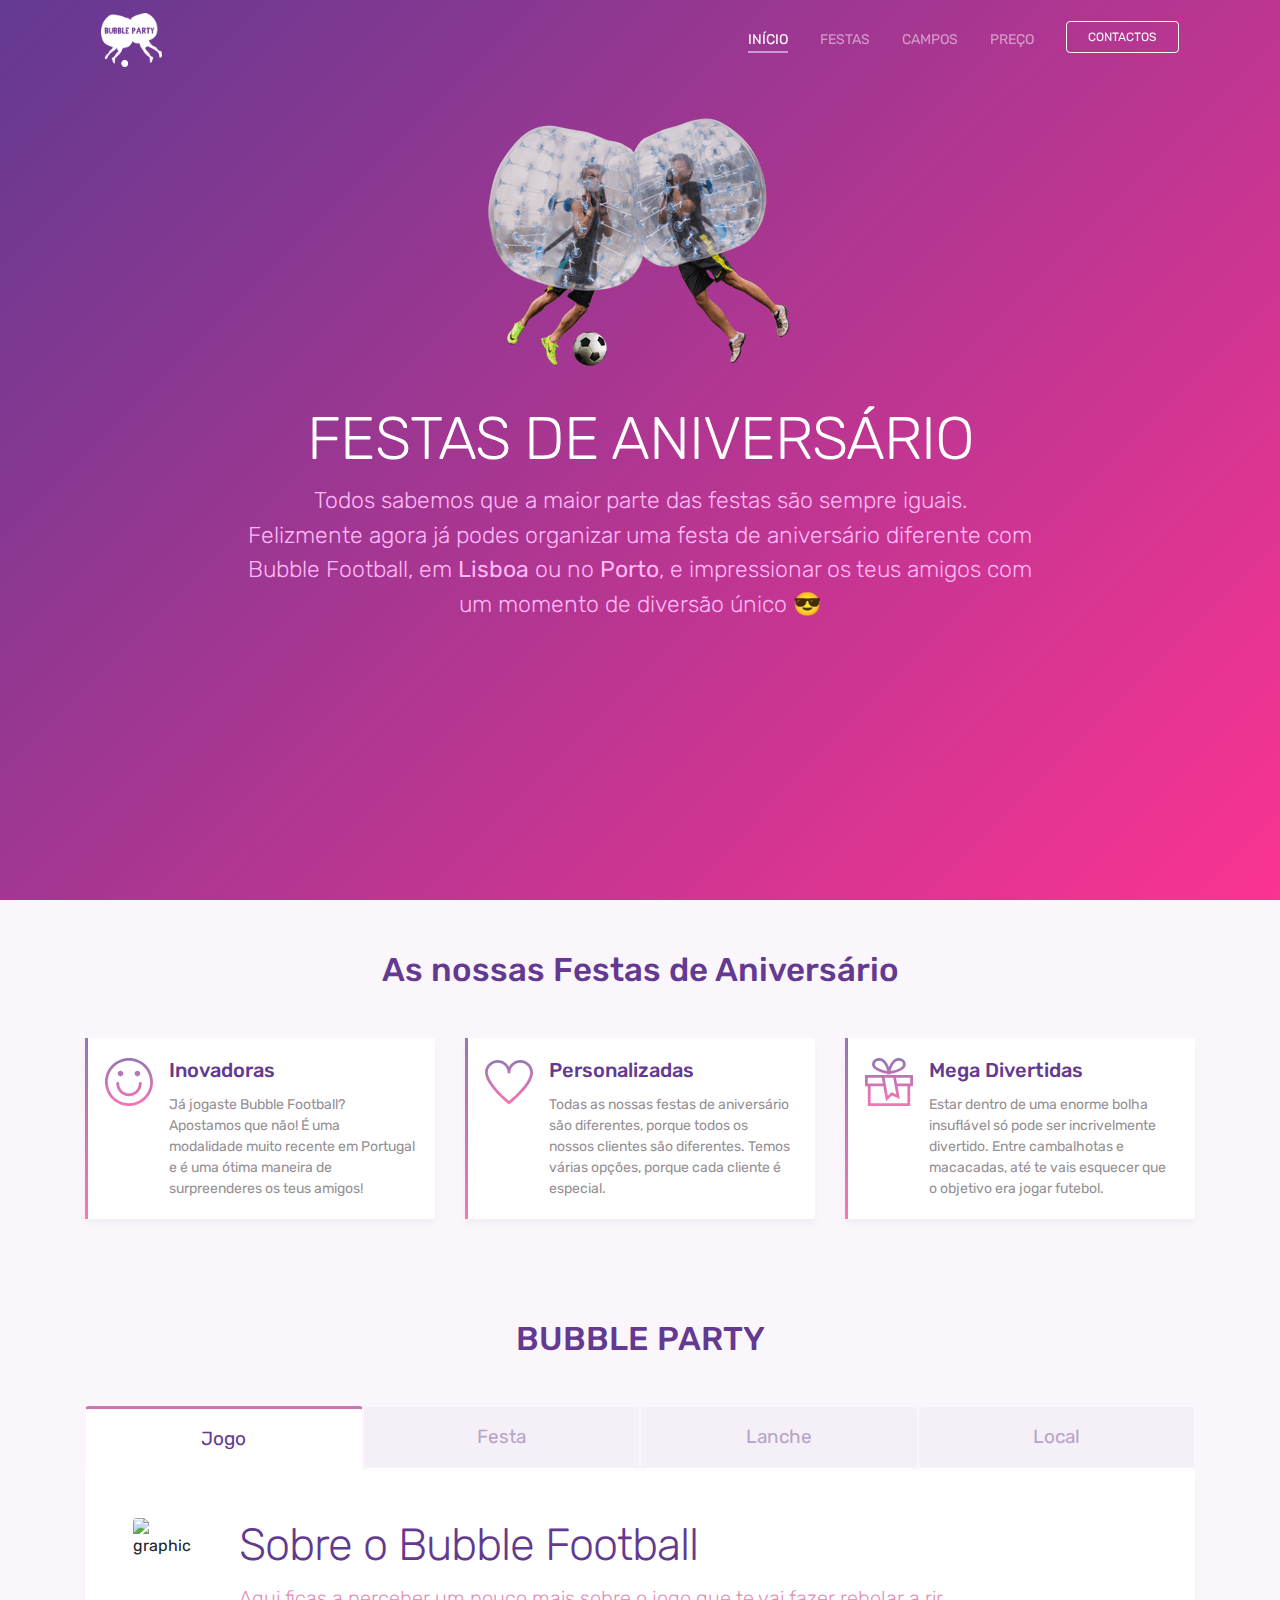
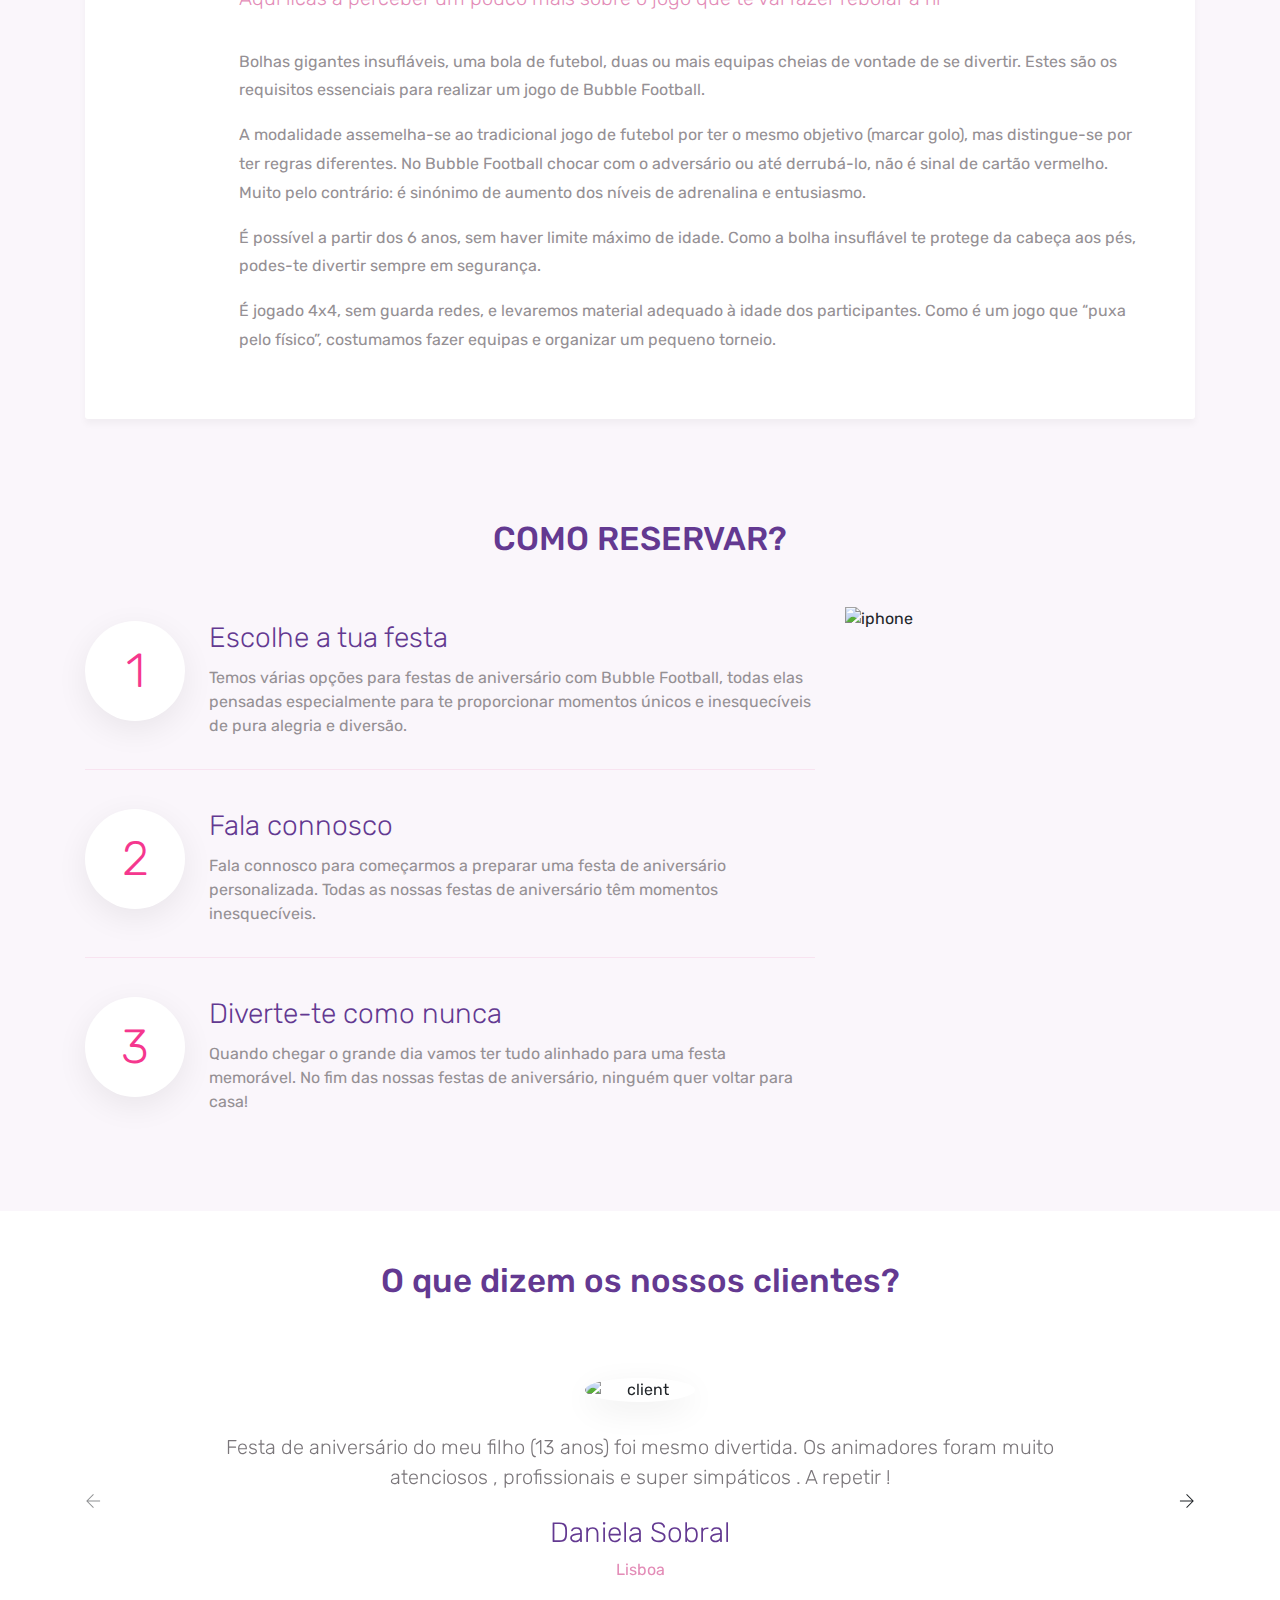
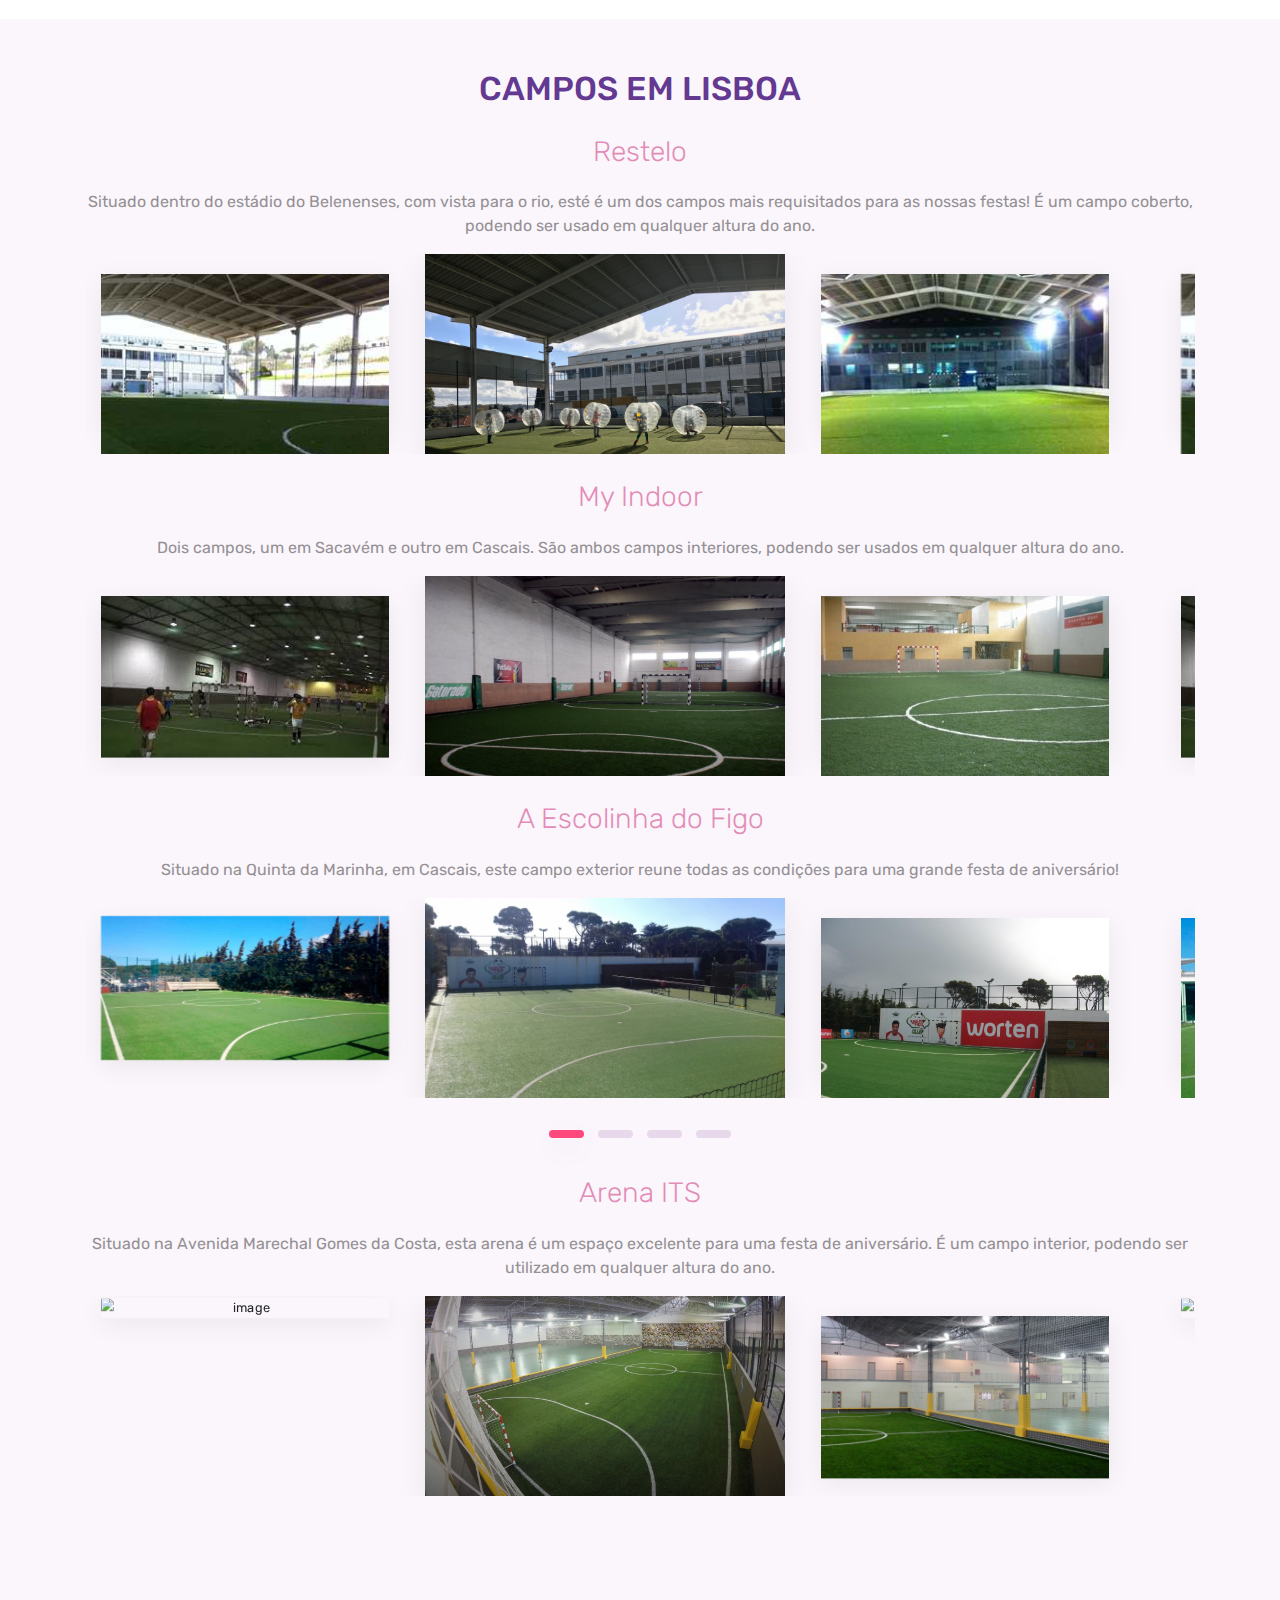
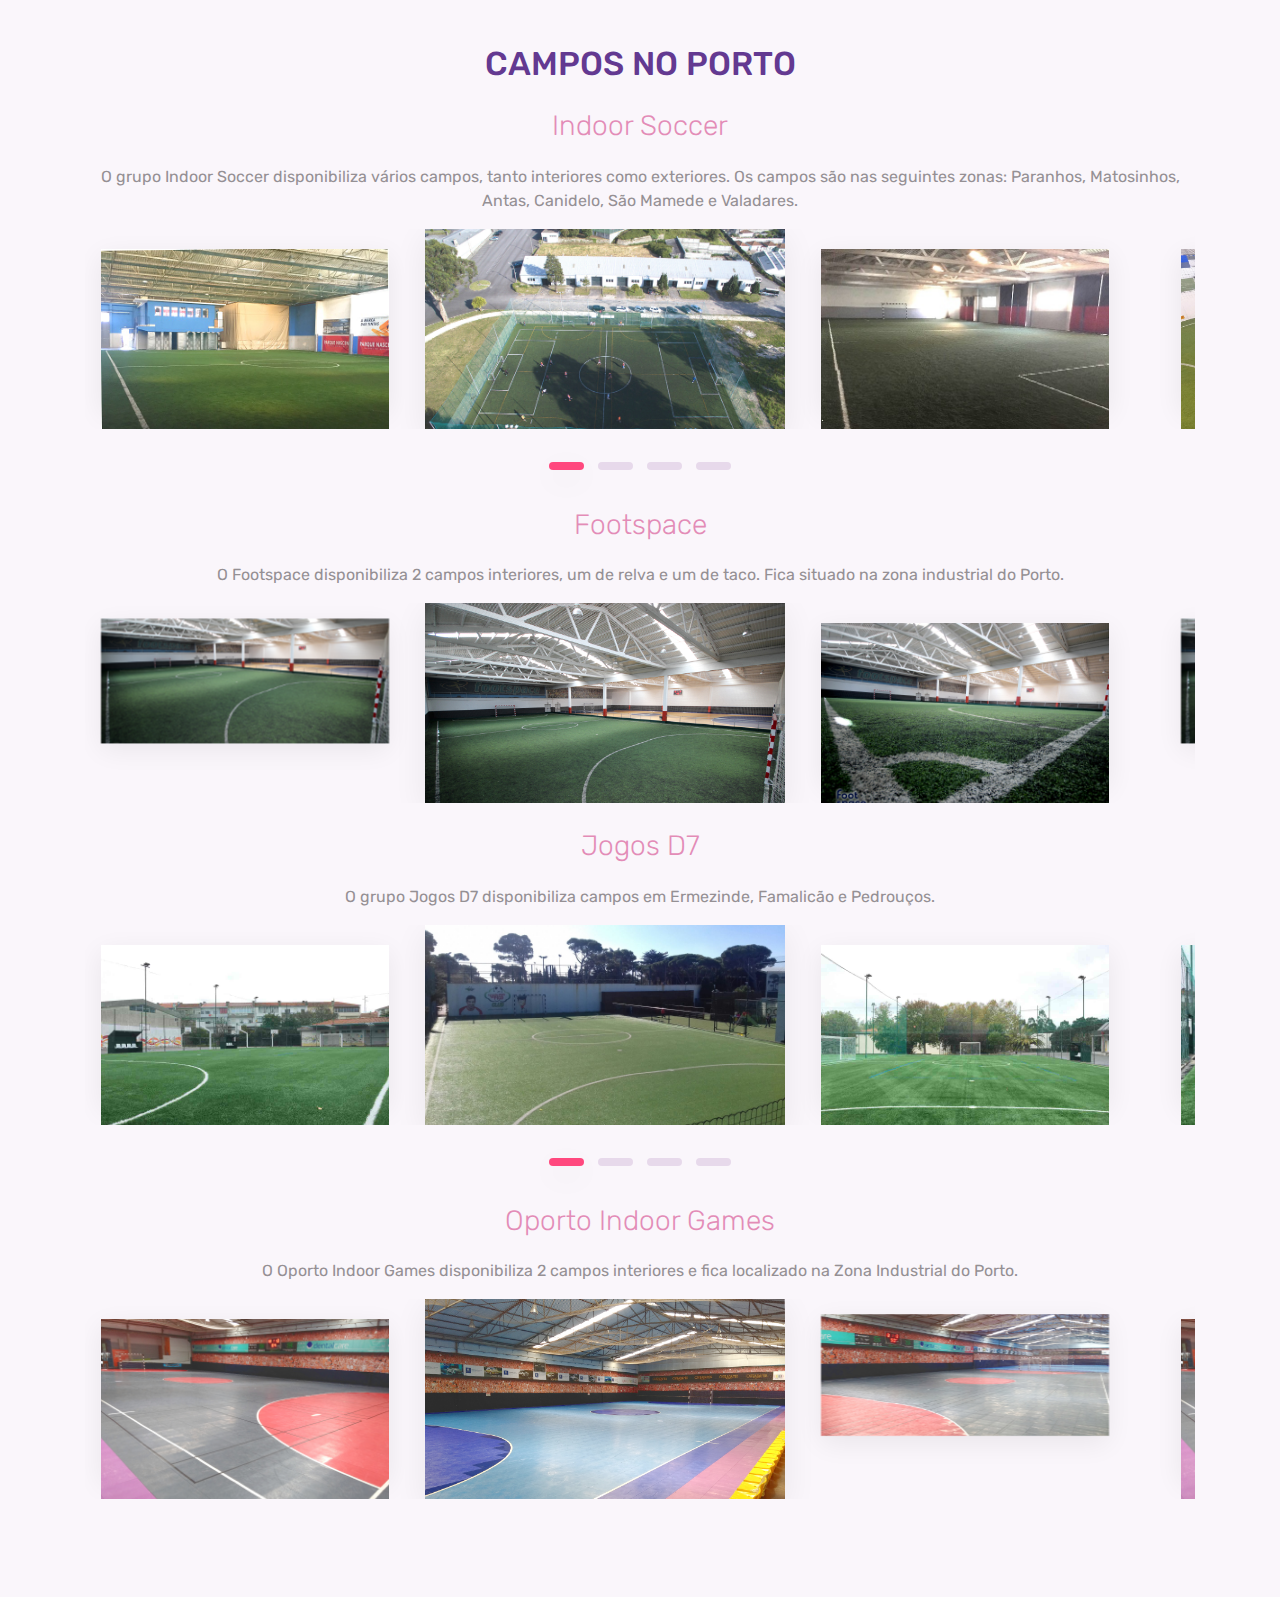
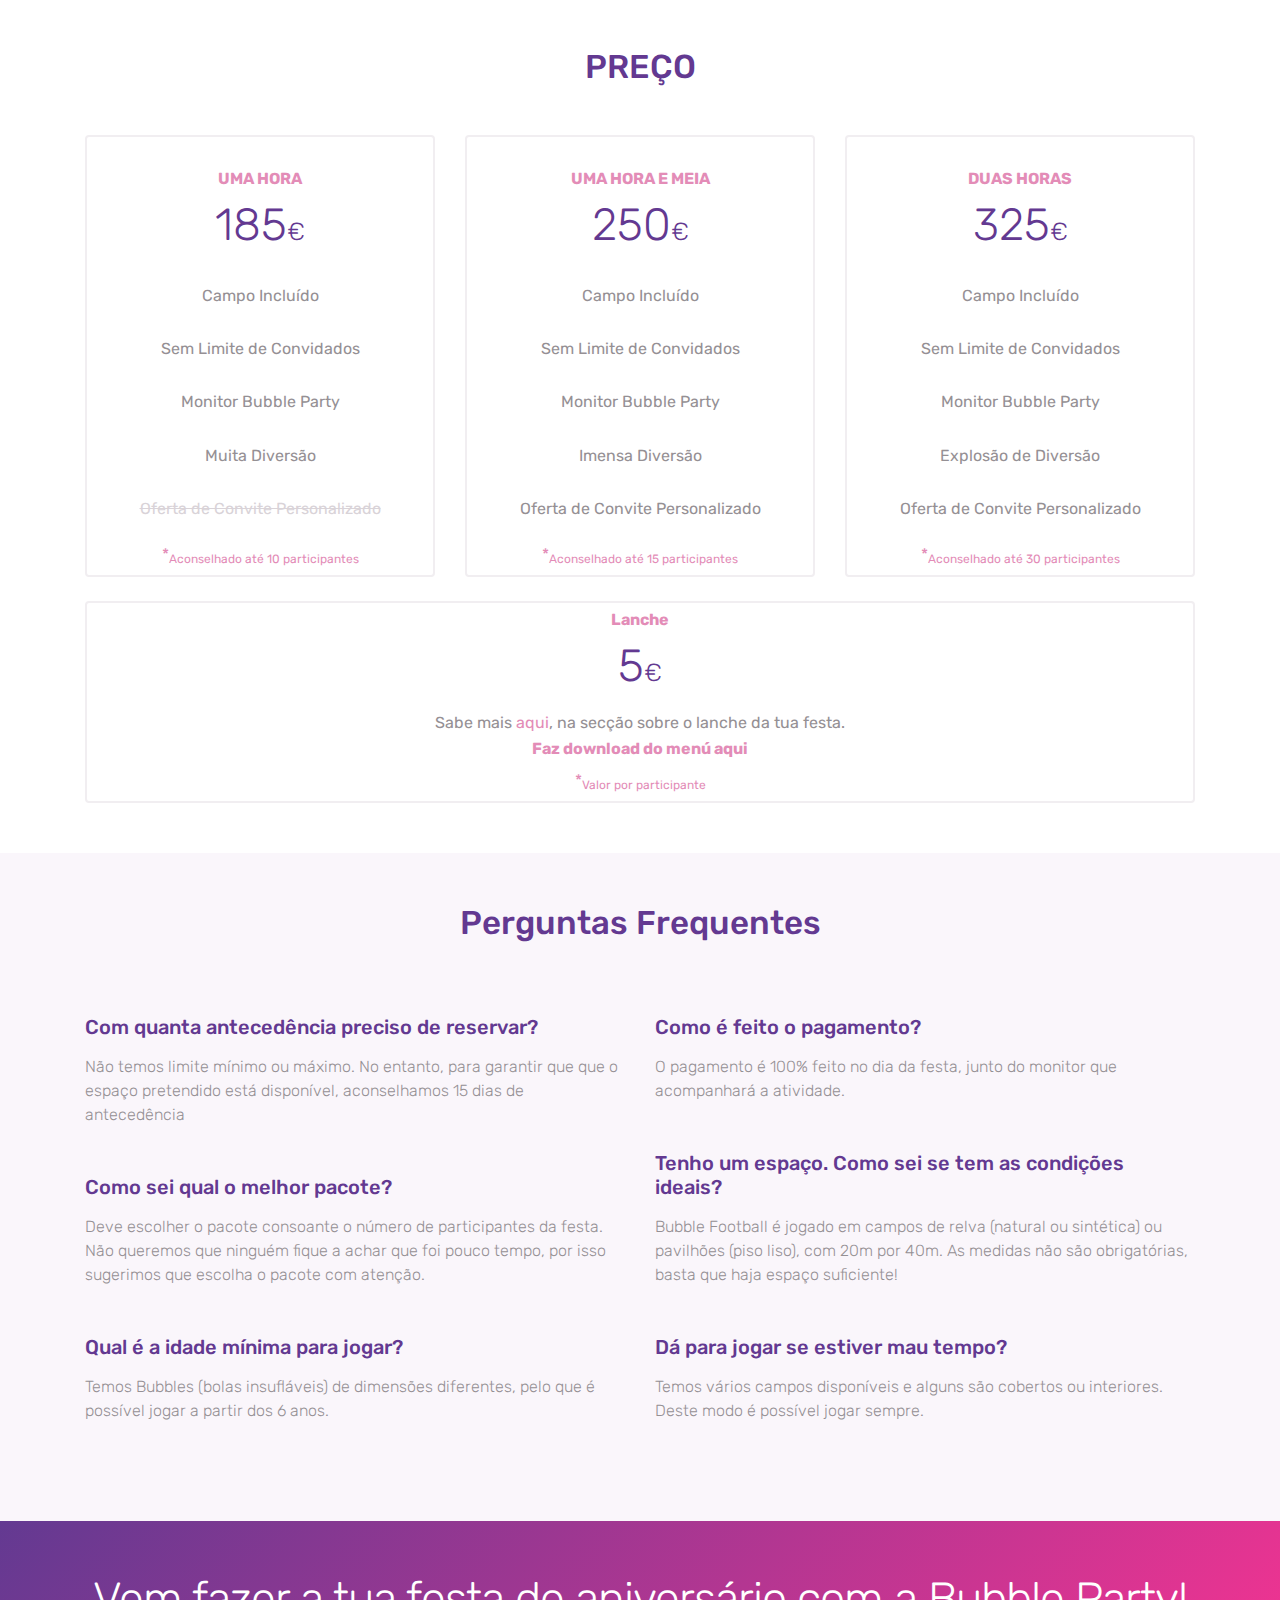
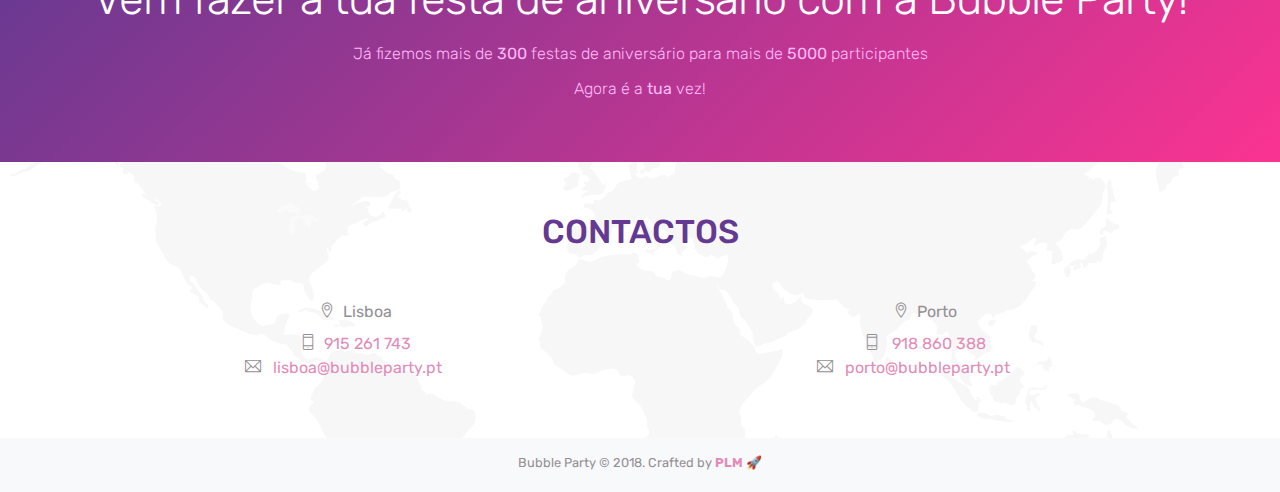
==== index.html @ f8266e90 "G" ====
<!doctype html>
<html lang="en">
<!--

Page    : index / MobApp
Version : 1.0
Author  : Colorlib
URI     : https://colorlib.com

 -->

<head>
    <title>Bubble Party</title>
    <!-- Required meta tags -->
    <meta charset="utf-8">
    <meta name="viewport" content="width=device-width, initial-scale=1, shrink-to-fit=no"/>
    <meta name="description" content="As Festas de Aniversário mais divertidas são com a Bubble Party! Vem jogar Bubble Football!"/>
    <meta name="keywords" content="Bubble Football, Bubble Party Bubble Football, Festas de Aniversário, Lisboa, Porto, Futebol, Portugal, Jogo, bubbleparty.pt, Festas de Anos, Festas para Crianças, Bubble Party,  jogar bubble football, bubble futebol, beatballs, bubble football lisboa, bubble football porto, bubble football portugal, bubble futebol lisboa,bubble futebol porto, futetol borbuja, festa de aniversario lisboa, festa de aniversário porto"/>
    <meta charset="utf-8"/>

    <!-- Font -->
    <link rel="dns-prefetch" href="//fonts.googleapis.com">
    <link href="https://fonts.googleapis.com/css?family=Rubik:300,400,500" rel="stylesheet">

    <!-- Bootstrap CSS -->
    <link rel="stylesheet" href="css/bootstrap.min.css">
    <!-- Themify Icons -->
    <link rel="stylesheet" href="css/themify-icons.css">
    <!-- Owl carousel -->
    <link rel="stylesheet" href="css/owl.carousel.min.css">
    <!-- Main css -->
    <link href="css/style.css" rel="stylesheet">
    <!-- Favicon -->
    <link rel="apple-touch-icon" sizes="180x180" href="/apple-touch-icon.png">
<link rel="icon" type="image/png" sizes="32x32" href="/favicon-32x32.png">
<link rel="icon" type="image/png" sizes="16x16" href="/favicon-16x16.png">
<link rel="manifest" href="/manifest.json">
<link rel="mask-icon" href="/safari-pinned-tab.svg" color="#f73392">
<meta name="theme-color" content="#ffffff">

    
</head>

<body data-spy="scroll" data-target="#navbar" data-offset="30">

    <!-- Nav Menu -->

    <div class="nav-menu fixed-top">
        <div class="container">
            <div class="row">
                <div class="col-md-12">
                    <nav class="navbar navbar-dark navbar-expand-lg">
                        <a class="navbar-brand" href="index.html"><img src="images/logo_buble_party_transparente.png" class="img-fluid" alt="logo"></a> <button class="navbar-toggler" type="button" data-toggle="collapse" data-target="#navbar" aria-controls="navbar" aria-expanded="false" aria-label="Toggle navigation" > <span class="navbar-toggler-icon"></span> </button>
                        
                        
                        
                        <div class="collapse navbar-collapse" id="navbar">
                            <ul class="navbar-nav ml-auto">
                                <li class="nav-item"> <a class="nav-link active" href="#home">INÍCIO <span class="sr-only">(current)</span></a> </li>
                                <li class="nav-item"> <a class="nav-link" href="#features">FESTAS</a> </li>
                                <li class="nav-item"> <a class="nav-link" href="#gallery">CAMPOS</a> </li>
                                <li class="nav-item"> <a class="nav-link" href="#pricing">PREÇO</a> </li>
                                <li class="nav-item"> <a class="btn btn-outline-light my-3 my-sm-0 ml-lg-3" href="#contact">CONTACTOS</a> </li>
                            </ul>
                        </div>
                    </nav>
                </div>
            </div>
        </div>
    </div>
    <header class="bg-gradient" id="home">
        <div class="container mt-5">
             <div><img src="images/bubble.png" alt="bubble" class="rocket"></div>
            <h1>FESTAS DE ANIVERSÁRIO </h1>
            <p class="tagline">Todos sabemos que a maior parte das festas são sempre iguais. <br> Felizmente agora já podes organizar uma festa de aniversário diferente com Bubble Football, em <b>Lisboa</b> ou no <b>Porto</b>, e impressionar os teus amigos com um momento de diversão único &#128526  </p>
            
            
       
           
        
        </div>
        <!--<div class="img-holder mt-3"><img src="images/bubble.png" alt="phone" class="img-fluid"></div> -->
    </header>

   <!-- <div class="client-logos my-5">
        <div class="container text-center">
            <img src="images/client-logos.png" alt="client logos" class="img-fluid">
        </div>
    </div> -->

  <div class="section light-bg" id="features">


        <div class="container">

            <div class="section-title">
                <h3>As nossas Festas de Aniversário</h3>
            </div>


            <div class="row">
                <div class="col-12 col-lg-4">
                    <div class="card features">
                        <div class="card-body">
                            <div class="media">
                                <span class="ti-face-smile gradient-fill ti-3x mr-3"></span>
                                <div class="media-body">
                                    <h4 class="card-title">Inovadoras</h4>
                                    <p class="card-text">Já jogaste Bubble Football? Apostamos que não! É uma modalidade muito recente em Portugal e é uma ótima maneira de surpreenderes os teus amigos!</p>
                                </div>
                            </div>
                        </div>
                    </div>
                </div>
                <div class="col-12 col-lg-4">
                    <div class="card features">
                        <div class="card-body">
                            <div class="media">
                                <span class="ti-heart gradient-fill ti-3x mr-3"></span>
                                <div class="media-body">
                                    <h4 class="card-title break">Personalizadas</h4>
                                    <p class="card-text">Todas as nossas festas de aniversário são diferentes, porque todos os nossos clientes são diferentes. Temos várias opções, porque cada cliente é especial.</p>
                                </div>
                            </div>
                        </div>
                    </div>
                </div>
                <div class="col-12 col-lg-4">
                    <div class="card features">
                        <div class="card-body">
                            <div class="media">
                                <span class="ti-gift gradient-fill ti-3x mr-3"></span>
                                <div class="media-body">
                                    <h4 class="card-title">Mega Divertidas</h4>
                                    <p class="card-text">Estar dentro de uma enorme bolha insuflável só pode ser incrivelmente divertido. Entre cambalhotas e macacadas, até te vais esquecer que o objetivo era jogar futebol.</p>
                                </div>
                            </div>
                        </div>
                    </div>
                </div>
            </div>

        </div>



    </div>
    
    <!-- // end .section -->
    <!--<div class="section">

        <div class="container">
            <div class="row">
                <div class="col-lg-6 offset-lg-6">
                    <div class="box-icon"><span class="ti-mobile gradient-fill ti-3x"></span></div>
                    <h2>Sobre Nós</h2>
                    <p class="mb-4">Lorem ipsum dolor sit amet consectetur, adipisicing elit. Obcaecati vel exercitationem eveniet vero maxime ratione </p>
                    <a href="#" class="btn btn-primary">Read more</a>
                </div>
            </div>
            <div class="perspective-phone">
                <img src="images/screen1.jpg" alt="perspective phone" class="img-fluid">
            </div>
        </div>

    </div> -->
    <!-- // end .section -->


    <div class="section light-bg">
        <div class="container">
            <div class="section-title">
                
                <h3>BUBBLE PARTY</h3>
            </div>

            <ul class="nav nav-tabs nav-justified" role="tablist">
                <li class="nav-item">
                    <a class="nav-link active" data-toggle="tab" href="#communication">Jogo</a>
                </li>
                <li class="nav-item">
                    <a class="nav-link" data-toggle="tab" href="#schedule">Festa</a>
                </li>
                <li class="nav-item">
                    <a class="nav-link" data-toggle="tab" href="#messages">Lanche</a>
                </li>
                <li class="nav-item">
                    <a class="nav-link" data-toggle="tab" href="#livechat">Local</a>
                </li>
            </ul>
            <div class="tab-content">
                <div class="tab-pane fade show active" id="communication">
                    <div class="d-flex flex-column flex-lg-row">
                        <img src="images/soccer-ball.png" alt="graphic" class="img-fluid rounded align-self-start mr-lg-5 mb-5 mb-lg-0">
                        <div>

                            <h2>Sobre o Bubble Football</h2>
                            <p class="lead">Aqui ficas a perceber um pouco mais sobre o jogo que te vai fazer rebolar a rir  </p>
                            <p>Bolhas gigantes insufláveis, uma bola de futebol, duas ou mais equipas cheias de vontade de se divertir. Estes são os requisitos essenciais para realizar um jogo de Bubble Football.</p>
                            
                            <p>A modalidade assemelha-se ao tradicional jogo de futebol por ter o mesmo objetivo (marcar golo), mas distingue-se por ter regras diferentes. No Bubble Football chocar com o adversário ou até derrubá-lo, não é sinal de cartão vermelho. Muito pelo contrário: é sinónimo de aumento dos níveis de adrenalina e entusiasmo.
                            </p>
                            
                                <p>É possível a partir dos 6 anos, sem haver limite máximo de idade. Como a bolha insuflável te protege da cabeça aos pés, podes-te divertir sempre em segurança.</p>
 
<p>É jogado 4x4, sem guarda redes, e levaremos material adequado à idade dos participantes. Como é um jogo que “puxa pelo físico”, costumamos fazer equipas e organizar um pequeno torneio. </p>
                           
                        </div>
                    </div>
                </div>
                <div class="tab-pane fade" id="schedule">
                    <div class="d-flex flex-column flex-lg-row">
                        
                            <img src="images/Miudos.png" alt="graphic" class="img-fluid rounded align-self-start mr-lg-5 mb-5 mb-lg-0"><div>
                            <h2>Sobre a tua festa de aniversário</h2>
                            <p class="lead">
                            </p>
                            <p> Dentro das várias opções que te oferecemos, podes construir a tua festa de aniversário a teu gosto.
                            </p>
                            <p> As festas costumam durar entre <u>uma hora</u> e <u>duas horas e meia</u>. O tempo depende do número de participantes e do lanche. 
                            </p>
                        <p>Não há limite mínimo nem máximo de participantes, por isso podes convidar quem quiseres! Vamos sempre dividir todos os participantes em pequenas equipas, para que todos possam jogar contra todos.
                            </p>
                        </div>
                    </div>
                </div>
                <div class="tab-pane fade" id="messages">
                    <div class="d-flex flex-column flex-lg-row">
                        <img src="images/cookies.png" alt="graphic" class="img-fluid rounded align-self-start mr-lg-5 mb-5 mb-lg-0">
                        
                        <div>
                            <h2>Sobre o lanche da tua festa</h2>
                            <p class="lead">Aqui ficas a perceber um pouco mais sobre o lanche da tua festa de aniversário </p>
                            <p>Para     que o cliente fique sempre o mais satisfeito possível, temos duas opções:</p>
                                
                            <ul><li><b>Nós tratamos do lanche</b>: Com esta opção não tens de te preocupar com nada. Temos uma empresa parceira que fica responsável pelo lanche da tua festa e trata de tudo. Só tens de aproveitar!</li></ul>
                  <center>  <a href="/images/Lanche%20Bubble%20Party.pdf" download > <b>Faz download do menú aqui</b></a></center>
                                <br>
                             <ul><li><b>O cliente trata do lanche</b>: Com esta opção, que fica mais em conta, fica o cliente responsável pelo lanche da festa. Para facilitar, nós disponibilizamos mesas de suporte, ou um espaço próprio para o lanche (consoante o local escolhido para a festa)</li></ul>

                        
                        </div>
                       
                    </div>
                </div>
                <div class="tab-pane fade" id="livechat">
                    <div class="d-flex flex-column flex-lg-row">
                         <img src="images/paper-airplane.png" alt="graphic" class="img-fluid rounded align-self-start mr-lg-5 mb-5 mb-lg-0">
                        <div>
                            <h2>Sobre o sítio da tua festa de aniversário</h2>
                            <p class="lead">Aqui ficas a perceber um pouco mais sobre os possíveis locais da tua festa  </p>
                           <p>As nossas festas podem ser feitas nos nossos campos parceiros ou num local sugerido pelo cliente. 
                            </p>
                            <p> Tanto em Lisboa como no Porto, temos vários espaços onde realizamos as nossas festas. São campos de futebol exteriores, interiores ou cobertos, com as condições ideias para uma grande festa de aniversário com Bubble Football.
                            </p>
                            <p> Caso tenhas um espaço onde queiras fazer a tua festa de aniversário, fala connosco! Se tiver as condições ideais nós vamos ter contigo.
                            </p>
                        </div>
                       
                    </div>
                </div>
            </div>


        </div>
    </div>
    <!-- // end .section -->

   <!-- <div class="section">

        <div class="container">
            <div class="row">
                <div class="col-md-6">
                    <img src="images/dualphone.png" alt="dual phone" class="img-fluid">
                </div>
                <div class="col-md-6 d-flex align-items-center">
                    <div>
                        <div class="box-icon"><span class="ti-rocket gradient-fill ti-3x"></span></div>
                        <h2>Launch your App</h2>
                        <p class="mb-4">Lorem ipsum dolor sit amet consectetur, adipisicing elit. Obcaecati vel exercitationem eveniet vero maxime ratione </p>
                        <a href="#" class="btn btn-primary">Read more</a></div>
                </div>
            </div>

        </div>

    </div> -->
    <!-- // end .section -->


    <div class="section light-bg">
        <div class="section-title">
                 <h3>COMO RESERVAR?</h3>
            </div>

        <div class="container">
            
            <div class="row">
                <div class="col-md-8 d-flex align-items-center">
                    <ul class="list-unstyled ui-steps">
                        <li class="media">
                            <div class="circle-icon mr-4">1</div>
                            <div class="media-body">
                                <h5>Escolhe a tua festa</h5>
                                <p>Temos várias opções para festas de aniversário com Bubble Football, todas elas pensadas especialmente para te proporcionar momentos únicos e inesquecíveis de pura alegria e diversão.</p>
                            </div>
                        </li>
                        <li class="media my-4">
                            <div class="circle-icon mr-4">2</div>
                            <div class="media-body">
                                <h5>Fala connosco</h5>
                                <p>Fala connosco para começarmos a preparar uma festa de aniversário personalizada. Todas as nossas festas de aniversário têm momentos inesquecíveis.</p>
                            </div>
                        </li>
                        <li class="media">
                            <div class="circle-icon mr-4">3</div>
                            <div class="media-body">
                                <h5>Diverte-te como nunca</h5>
                                <p>Quando chegar o grande dia vamos ter tudo alinhado para uma festa memorável. No fim das nossas festas de aniversário, ninguém quer voltar para casa! </p>
                            </div>
                        </li>
                    </ul>
                </div>
               <div class="col-md-4">
                    <img src="images/mock.png" alt="iphone" class="img-fluid">
                </div>

            </div>

        </div>

    </div>
    <!-- // end .section -->


    <div class="section">
        <div class="container">
            <div class="section-title">
                
                <h3>O que dizem os nossos clientes?</h3>
            </div>

            <div class="testimonials owl-carousel">
                <div class="testimonials-single">
                    <img src="images/daniela.jpg" alt="client" class="client-img">
                    <blockquote class="blockquote">Festa de aniversário do meu filho (13 anos) foi mesmo divertida. Os animadores foram muito atenciosos , profissionais e super simpáticos . A repetir !</blockquote>
                    <h5 class="mt-4 mb-2">Daniela Sobral</h5>
                    <p class="text-primary">Lisboa</p>
                </div>
                <div class="testimonials-single">
                    <img src="images/madalena.jpg" alt="client" class="client-img">
                    <blockquote class="blockquote">Para atividades com crianças e jovens, e jovens adultos muito divertido e adequado! Parabéns pelo vosso trabalho.</blockquote>
                    <h5 class="mt-4 mb-2">Madalena Múrias</h5>
                    <p class="text-primary">Porto</p>
                </div>
                <div class="testimonials-single">
                    <img src="images/f%C3%A1tima.jpg" alt="client" class="client-img">
                    <blockquote class="blockquote">Jogo na Festa de Aniversário do meu filho (que fez 12 anos). Foi muito divertido e tudo correu como combinado. A equipa é muito profissional e simpática. Quando chegámos ao campo, o Afonso (colaborador) já tinha tudo preparado e foi sempre muito disponível durante o jogo. Recomendo esta equipa e desejo sucesso a estes jovens empreendedores.</blockquote>
                    <h5 class="mt-4 mb-2">Fátima Nunes</h5>
                    <p class="text-primary">Lisboa</p>
                </div>
                
                 <div class="testimonials-single">
                    <img src="images/maria.jpg" alt="client" class="client-img">
                    <blockquote class="blockquote">Experiência inacreditável! Muito divertido, colaborador muito simpático e competente! Óptimo lanchinho! Recomendo a 100%, experimentem!</blockquote>
                    <h5 class="mt-4 mb-2">Maria Ana Cardigos</h5>
                    <p class="text-primary">Porto</p>
                </div>
            </div>

        </div>

    </div>
    <!-- // end .section -->


    <div class="section light-bg" id="gallery">
        <div class="container">
            <div class="section-title">
               
                <h3>CAMPOS EM LISBOA</h3>
            </div>

          <center> <div><h6>Restelo</h6>
              
              <p>Situado dentro do estádio do Belenenses, com vista para o rio, esté é um dos campos mais requisitados para as nossas festas! É um campo coberto, podendo ser usado em qualquer altura do ano.</p>
              
              <div class="img-gallery owl-carousel owl-theme">  
              
                <img src="images/restelo.JPG" title="Jogo" alt="image"> 
                <img src="images/Total%20Foot%20Est%E2%80%A0dio%20do%20Restelo.jpg" alt="image">
                <img src="images/restelo%202.jpg" alt="image">
            </div>
            </div></center> <br><br>
            
              <center> <div><h6>My Indoor</h6>
                  
                  <p>Dois campos, um em Sacavém e outro em Cascais. São ambos campos interiores, podendo ser usados em qualquer altura do ano.</p>
                  
                  <div class="img-gallery owl-carousel owl-theme">  
                <img src="images/MyIndoor-Cascais-82-1024x686.jpg" title="Jogo" alt="image"> 
                <img src="images/myindoorcascais.jpg" alt="image">
                <img src="images/myindoorsacavem.jpg" alt="image">
            </div>
            </div></center> <br><br>
            
             <center> <div><h6>A Escolinha do Figo</h6>
                 
                  <p>Situado na Quinta da Marinha, em Cascais, este campo exterior reune todas as condições para uma grande festa de aniversário!</p>
                 
                 <div class="img-gallery owl-carousel owl-theme">  
                <img src="images/CampoAEscolinhadoFigo.jpeg" title="Jogo" alt="image"> 
                <img src="images/figo.jpg" alt="image">
                <img src="images/figo%202.jpg" alt="image">
                <img src="images/figo%203.jpg" alt="image">
            </div>
            </div></center><br><br>
            
              <center> <div><h6>Arena ITS</h6>
                 
                  <p>Situado na Avenida Marechal Gomes da Costa, esta arena é um espaço excelente para uma festa de aniversário. É um campo interior, podendo ser utilizado em qualquer altura do ano.</p>
                 
                 <div class="img-gallery owl-carousel owl-theme">  
                <img src="images/t_sport_image_12_62.jpg" title="Jogo" alt="image"> 
                <img src="images/t_sport_image_12_55.jpg" alt="image">
                <img src="images/arena.JPG" alt="image">
            </div>
            </div></center><br><br>
            

        </div>

    </div>
    
      <div class="section light-bg" id="gallery">
        <div class="container">
            <div class="section-title">
               
                <h3>CAMPOS NO PORTO</h3>
            </div>

          <center> <div><h6>Indoor Soccer</h6>
              
              <p>O grupo Indoor Soccer disponibiliza vários campos, tanto interiores como exteriores. Os campos são nas seguintes zonas: Paranhos, Matosinhos, Antas, Canidelo, São Mamede e Valadares.</p>
              
              <div class="img-gallery owl-carousel owl-theme">  
              
                <img src="images/Indoor%20Soccer%20Arca%20D_agua%202.jpg" title="Jogo" alt="image"> 
                <img src="images/Indoor%20Soccer%20Arca%20D_agua%204.jpg" alt="image">
                <img src="images/Indoor%20Soccer%20Matosinhos.JPG" alt="image">
                  <img src="images/Indoor%20Soccer%20Matosinhos%203.JPG" alt="image">
            </div>
            </div></center> <br><br>
            
              <center> <div><h6>Footspace</h6>
                  
                  <p>O Footspace disponibiliza 2 campos interiores, um de relva e um de taco. Fica situado na zona industrial do Porto.</p>
                  
                  <div class="img-gallery owl-carousel owl-theme">  
                <img src="images/Footspace%202.jpg" title="Jogo" alt="image"> 
                <img src="images/Footspace%203.jpg" alt="image">
                <img src="images/Footspace.jpg" alt="image">
            </div>
            </div></center> <br><br>
            
             <center> <div><h6>Jogos D7</h6>
                 
                  <p>O grupo Jogos D7 disponibiliza campos em Ermezinde, Famalicão e Pedrouços. </p>
                 
                 <div class="img-gallery owl-carousel owl-theme">  
                <img src="images/CampoAEscolinhadoFigo.jpeg" title="Jogo" alt="image"> 
                <img src="images/Jogos%20D7.jpg" alt="image">
                <img src="images/Jogos%20D7%203.jpg" alt="image">
                <img src="images/Jogos%20D7%202.jpg" alt="image">
            </div>
            </div></center><br><br>
            
              <center> <div><h6>Oporto Indoor Games</h6>
                 
                  <p>O Oporto Indoor Games disponibiliza 2 campos interiores e fica localizado na Zona Industrial do Porto.</p>
                 
                 <div class="img-gallery owl-carousel owl-theme">  
                <img src="images/oportoindoor1.png" title="Jogo" alt="image"> 
                <img src="images/oportoindoor3.jpg" alt="image">
                <img src="images/oportoindoor5.jpg" alt="image">
            </div>
            </div></center><br><br>
            

        </div>

    </div>
    <!-- // end .section -->





    <div class="section" id="pricing">
        <div class="container">
            <div class="section-title">
               
                <h3>PREÇO</h3>
            </div>

            <div class="card-deck">
                <div class="card pricing">
                    <div class="card-head">
                        <strong class="text-primary">UMA HORA</strong>
                        <span class="price">185<sub>€</sub></span>
                    </div>
                    <ul class="list-group list-group-flush">
                        <div class="list-group-item">Campo Incluído</div>
                        <div class="list-group-item">Sem Limite de Convidados</div>
                        <div class="list-group-item">Monitor Bubble Party</div>
                        <div class="list-group-item">Muita Diversão</div>
                        <div class="list-group-item"><del>Oferta de Convite Personalizado</del></div>
                        <div class="list-group-item1">*<sub>Aconselhado até 10 participantes</sub></div>
                    </ul>
                    <!-- <div class="card-body">
                        <a href="#" class="btn btn-primary btn-lg btn-block">Choose this Plan</a>
                    </div> -->
                </div>
                <div class="card pricing">
                    <div class="card-head">
                        <strong class="text-primary">UMA HORA E MEIA</strong>
                        <span class="price">250<sub>€</sub></span>
                    </div>
                    <ul class="list-group list-group-flush">
                        <div class="list-group-item">Campo Incluído</div>
                        <div class="list-group-item">Sem Limite de Convidados</div>
                        <div class="list-group-item">Monitor Bubble Party</div>
                        <div class="list-group-item">Imensa Diversão</div>
                        <div class="list-group-item">Oferta de Convite Personalizado</div>
                         <div class="list-group-item1">*<sub>Aconselhado até 15 participantes</sub></div>
                        
                    </ul>
                  <!--  <div class="card-body">
                        <a href="#" class="btn btn-primary btn-lg btn-block">Choose this Plan</a>
                    </div>-->
                </div>
                <div class="card pricing">
                    <div class="card-head">
                        <strong class="text-primary">DUAS HORAS</strong>
                        <span class="price">325<sub>€</sub></span>
                    </div>
                    <ul class="list-group list-group-flush">
                        <div class="list-group-item">Campo Incluído</div>
                        <div class="list-group-item">Sem Limite de Convidados</div>
                        <div class="list-group-item">Monitor Bubble Party</div>
                        <div class="list-group-item">Explosão de Diversão</div>
                        <div class="list-group-item" >Oferta de Convite Personalizado</div>
                        <div class="list-group-item1">*<sub>Aconselhado até 30 participantes</sub></div>
                    </ul>
                    
                   <!-- <div class="card-body">
                        <a href="#" class="btn btn-primary btn-lg btn-block">Choose this Plan</a>
                    </div>-->
                </div>
                
            </div>
            
            <br>
            
             <div class="card-block">
                <div class="card pricing">
                    <div class="card-head1">
                        <strong class="text-primary">Lanche</strong>
                        <span class="price">5<sub>€</sub></span>
                    </div>
                    <ul class="list-group list-group-flush">
                        <div class="list-group-item3">Sabe mais <a href="#features">aqui</a>, na secção sobre o lanche da tua festa.</div>
                        <center>  <a href="/images/Lanche%20Bubble%20Party.pdf" download> <b>Faz download do menú aqui</b></a>
                         <div class="list-group-item1">*<sub>Valor por participante</sub></div></center>
                    </ul>
                    <!-- <div class="card-body">
                        <a href="#" class="btn btn-primary btn-lg btn-block">Choose this Plan</a>
                    </div> -->
                </div>
               
              
                
            </div>
            <!-- // end .pricing -->


        </div>

    </div>
    <!-- // end .section -->


    <div class="section light-bg">
        <div class="container">
            <div class="section-title">
                
                <h3>Perguntas Frequentes</h3>
            </div>

            <div class="row pt-4">
                <div class="col-md-6">
                    <h4 class="mb-3">Com quanta antecedência preciso de reservar?</h4>
                    <p class="light-font mb-5">Não temos limite mínimo ou máximo. No entanto, para garantir que que o espaço pretendido está disponível, aconselhamos 15 dias de antecedência</p>
                    <h4 class="mb-3">Como sei qual o melhor pacote?</h4>
                    <p class="light-font mb-5">Deve escolher o pacote consoante o número de participantes da festa. Não queremos que ninguém fique a achar que foi pouco tempo, por isso sugerimos que escolha o pacote com atenção.  </p>
                    <h4 class="mb-3">Qual é a idade mínima para jogar?</h4>
                    <p class="light-font mb-5">Temos Bubbles (bolas insufláveis) de dimensões diferentes, pelo que é possível jogar a partir dos 6 anos. </p>

                </div>
                <div class="col-md-6">
                    <h4 class="mb-3">Como é feito o pagamento?</h4>
                    <p class="light-font mb-5">O pagamento é 100% feito no dia da festa, junto do monitor que acompanhará a atividade.</p>
                    <h4 class="mb-3">Tenho um espaço. Como sei se tem as condições ideais?</h4>
                    <p class="light-font mb-5">Bubble Football é jogado em campos de relva (natural ou sintética) ou pavilhões (piso liso), com 20m por 40m. As medidas não são obrigatórias, basta que haja espaço suficiente!</p>
                    <h4 class="mb-3">Dá para jogar se estiver mau tempo?</h4>
                    <p class="light-font mb-5">Temos vários campos disponíveis e alguns são cobertos ou interiores. Deste modo é possível jogar sempre.</p>

                </div>
            </div>
        </div>

    </div>
    <!-- // end .section -->



    <div class="section bg-gradient">
        <div class="container">
            <div class="call-to-action">

              
                <h2>Vem fazer a tua festa de aniversário com a Bubble Party!</h2>
                <p class="tagline">Já fizemos mais de <strong>300</strong> festas de aniversário para mais de <strong>5000</strong> participantes</p>
                <p class="tagline">Agora é a <b>tua</b> vez!</p>
              
            </div>
        </div>

    </div>
    <!-- // end .section --> 

    <div class="section contact-background"  id="contact" >
        <div class="container">
             <div class="section-title">
                
                <h3>CONTACTOS</h3>
            </div>
            <div class="row">
                <div class="col-lg-6 text-center text-lg">
                    <p class="mb-2"> <span class="ti-location-pin mr-2"></span>Lisboa</p>
                       <div class="d-block d-sm-inline-block">
                        <p class="mb-0">
                            <span class="ti-mobile mr-2"></span><a href="tel:915261743">915 261 743 </a>
                        </p>
                    </div>                   
                    <div class=" d-block d-sm-inline">
                        <p class="mb-2">
                            <span class="ti-email mr-2"></span> <a class="mr-4" href="mailto:lisboa@bubbleparty.pt">lisboa@bubbleparty.pt</a>
                        </p>
                    </div>
                     
                </div>
                
            
                <div class="col-lg-6 text-center text-lg">
                        <p class="mb-2"> <span class="ti-location-pin mr-2"></span>Porto</p>
                      
                    <div class="d-block d-sm-inline">
                        <p class="mb-0">
                            <span class="ti-mobile mr-2"></span> <a href="tel:918860388‬">918 860 388‬</a>
                        </p>
                    </div>
                    
                     <div class=" d-block d-sm-inline">
                        <p class="mb-2">
                            <span class="ti-email mr-2"></span> <a class="mr-4" href="mailto:porto@bubbleparty.pt">porto@bubbleparty.pt</a>
                        </p>
                    </div>
                 
                    
                   <!-- <div class="social-icons">
                        <a href="#"><span class="ti-facebook"></span></a>
                        <a href="#"><span class="ti-twitter-alt"></span></a>
                        <a href="#"><span class="ti-instagram"></span></a>
                    </div>-->
                </div>
            </div>

        </div>

    </div>
    <!-- // end .section -->
    <footer class=" bg-light text-center">
      
        <p><small>Bubble Party © 2018. Crafted by <a href="http://www.pedrolibanomonteiro.com" target="_blank"> <b>PLM &#128640;</b></a></small></p>
</footer>

    <!-- jQuery and Bootstrap -->
    <script src="js/jquery-3.2.1.min.js"></script>
    <script src="js/bootstrap.bundle.min.js"></script>
    <!-- Plugins JS -->
    <script src="js/owl.carousel.min.js"></script>
    <!-- Custom JS -->
    <script src="js/script.js"></script>

</body>

</html>
---- css/themify-icons.css ----
@font-face {
    font-family: 'themify';
    src: url('../fonts/themify.eot?-fvbane');
    src: url('../fonts/themify.eot?#iefix-fvbane') format('embedded-opentype'), url('../fonts/themify.woff?-fvbane') format('woff'), url('../fonts/themify.ttf?-fvbane') format('truetype'), url('../fonts/themify.svg?-fvbane#themify') format('svg');
    font-weight: normal;
    font-style: normal;
}

[class^="ti-"],
[class*=" ti-"] {
    font-family: 'themify';
    speak: none;
    font-style: normal;
    font-weight: normal;
    font-variant: normal;
    text-transform: none;
    line-height: 1;
    /* Better Font Rendering =========== */
    -webkit-font-smoothing: antialiased;
    -moz-osx-font-smoothing: grayscale;
}

.ti-wand:before {
    content: "\e600";
}

.ti-volume:before {
    content: "\e601";
}

.ti-user:before {
    content: "\e602";
}

.ti-unlock:before {
    content: "\e603";
}

.ti-unlink:before {
    content: "\e604";
}

.ti-trash:before {
    content: "\e605";
}

.ti-thought:before {
    content: "\e606";
}

.ti-target:before {
    content: "\e607";
}

.ti-tag:before {
    content: "\e608";
}

.ti-tablet:before {
    content: "\e609";
}

.ti-star:before {
    content: "\e60a";
}

.ti-spray:before {
    content: "\e60b";
}

.ti-signal:before {
    content: "\e60c";
}

.ti-shopping-cart:before {
    content: "\e60d";
}

.ti-shopping-cart-full:before {
    content: "\e60e";
}

.ti-settings:before {
    content: "\e60f";
}

.ti-search:before {
    content: "\e610";
}

.ti-zoom-in:before {
    content: "\e611";
}

.ti-zoom-out:before {
    content: "\e612";
}

.ti-cut:before {
    content: "\e613";
}

.ti-ruler:before {
    content: "\e614";
}

.ti-ruler-pencil:before {
    content: "\e615";
}

.ti-ruler-alt:before {
    content: "\e616";
}

.ti-bookmark:before {
    content: "\e617";
}

.ti-bookmark-alt:before {
    content: "\e618";
}

.ti-reload:before {
    content: "\e619";
}

.ti-plus:before {
    content: "\e61a";
}

.ti-pin:before {
    content: "\e61b";
}

.ti-pencil:before {
    content: "\e61c";
}

.ti-pencil-alt:before {
    content: "\e61d";
}

.ti-paint-roller:before {
    content: "\e61e";
}

.ti-paint-bucket:before {
    content: "\e61f";
}

.ti-na:before {
    content: "\e620";
}

.ti-mobile:before {
    content: "\e621";
}

.ti-minus:before {
    content: "\e622";
}

.ti-medall:before {
    content: "\e623";
}

.ti-medall-alt:before {
    content: "\e624";
}

.ti-marker:before {
    content: "\e625";
}

.ti-marker-alt:before {
    content: "\e626";
}

.ti-arrow-up:before {
    content: "\e627";
}

.ti-arrow-right:before {
    content: "\e628";
}

.ti-arrow-left:before {
    content: "\e629";
}

.ti-arrow-down:before {
    content: "\e62a";
}

.ti-lock:before {
    content: "\e62b";
}

.ti-location-arrow:before {
    content: "\e62c";
}

.ti-link:before {
    content: "\e62d";
}

.ti-layout:before {
    content: "\e62e";
}

.ti-layers:before {
    content: "\e62f";
}

.ti-layers-alt:before {
    content: "\e630";
}

.ti-key:before {
    content: "\e631";
}

.ti-import:before {
    content: "\e632";
}

.ti-image:before {
    content: "\e633";
}

.ti-heart:before {
    content: "\e634";
}

.ti-heart-broken:before {
    content: "\e635";
}

.ti-hand-stop:before {
    content: "\e636";
}

.ti-hand-open:before {
    content: "\e637";
}

.ti-hand-drag:before {
    content: "\e638";
}

.ti-folder:before {
    content: "\e639";
}

.ti-flag:before {
    content: "\e63a";
}

.ti-flag-alt:before {
    content: "\e63b";
}

.ti-flag-alt-2:before {
    content: "\e63c";
}

.ti-eye:before {
    content: "\e63d";
}

.ti-export:before {
    content: "\e63e";
}

.ti-exchange-vertical:before {
    content: "\e63f";
}

.ti-desktop:before {
    content: "\e640";
}

.ti-cup:before {
    content: "\e641";
}

.ti-crown:before {
    content: "\e642";
}

.ti-comments:before {
    content: "\e643";
}

.ti-comment:before {
    content: "\e644";
}

.ti-comment-alt:before {
    content: "\e645";
}

.ti-close:before {
    content: "\e646";
}

.ti-clip:before {
    content: "\e647";
}

.ti-angle-up:before {
    content: "\e648";
}

.ti-angle-right:before {
    content: "\e649";
}

.ti-angle-left:before {
    content: "\e64a";
}

.ti-angle-down:before {
    content: "\e64b";
}

.ti-check:before {
    content: "\e64c";
}

.ti-check-box:before {
    content: "\e64d";
}

.ti-camera:before {
    content: "\e64e";
}

.ti-announcement:before {
    content: "\e64f";
}

.ti-brush:before {
    content: "\e650";
}

.ti-briefcase:before {
    content: "\e651";
}

.ti-bolt:before {
    content: "\e652";
}

.ti-bolt-alt:before {
    content: "\e653";
}

.ti-blackboard:before {
    content: "\e654";
}

.ti-bag:before {
    content: "\e655";
}

.ti-move:before {
    content: "\e656";
}

.ti-arrows-vertical:before {
    content: "\e657";
}

.ti-arrows-horizontal:before {
    content: "\e658";
}

.ti-fullscreen:before {
    content: "\e659";
}

.ti-arrow-top-right:before {
    content: "\e65a";
}

.ti-arrow-top-left:before {
    content: "\e65b";
}

.ti-arrow-circle-up:before {
    content: "\e65c";
}

.ti-arrow-circle-right:before {
    content: "\e65d";
}

.ti-arrow-circle-left:before {
    content: "\e65e";
}

.ti-arrow-circle-down:before {
    content: "\e65f";
}

.ti-angle-double-up:before {
    content: "\e660";
}

.ti-angle-double-right:before {
    content: "\e661";
}

.ti-angle-double-left:before {
    content: "\e662";
}

.ti-angle-double-down:before {
    content: "\e663";
}

.ti-zip:before {
    content: "\e664";
}

.ti-world:before {
    content: "\e665";
}

.ti-wheelchair:before {
    content: "\e666";
}

.ti-view-list:before {
    content: "\e667";
}

.ti-view-list-alt:before {
    content: "\e668";
}

.ti-view-grid:before {
    content: "\e669";
}

.ti-uppercase:before {
    content: "\e66a";
}

.ti-upload:before {
    content: "\e66b";
}

.ti-underline:before {
    content: "\e66c";
}

.ti-truck:before {
    content: "\e66d";
}

.ti-timer:before {
    content: "\e66e";
}

.ti-ticket:before {
    content: "\e66f";
}

.ti-thumb-up:before {
    content: "\e670";
}

.ti-thumb-down:before {
    content: "\e671";
}

.ti-text:before {
    content: "\e672";
}

.ti-stats-up:before {
    content: "\e673";
}

.ti-stats-down:before {
    content: "\e674";
}

.ti-split-v:before {
    content: "\e675";
}

.ti-split-h:before {
    content: "\e676";
}

.ti-smallcap:before {
    content: "\e677";
}

.ti-shine:before {
    content: "\e678";
}

.ti-shift-right:before {
    content: "\e679";
}

.ti-shift-left:before {
    content: "\e67a";
}

.ti-shield:before {
    content: "\e67b";
}

.ti-notepad:before {
    content: "\e67c";
}

.ti-server:before {
    content: "\e67d";
}

.ti-quote-right:before {
    content: "\e67e";
}

.ti-quote-left:before {
    content: "\e67f";
}

.ti-pulse:before {
    content: "\e680";
}

.ti-printer:before {
    content: "\e681";
}

.ti-power-off:before {
    content: "\e682";
}

.ti-plug:before {
    content: "\e683";
}

.ti-pie-chart:before {
    content: "\e684";
}

.ti-paragraph:before {
    content: "\e685";
}

.ti-panel:before {
    content: "\e686";
}

.ti-package:before {
    content: "\e687";
}

.ti-music:before {
    content: "\e688";
}

.ti-music-alt:before {
    content: "\e689";
}

.ti-mouse:before {
    content: "\e68a";
}

.ti-mouse-alt:before {
    content: "\e68b";
}

.ti-money:before {
    content: "\e68c";
}

.ti-microphone:before {
    content: "\e68d";
}

.ti-menu:before {
    content: "\e68e";
}

.ti-menu-alt:before {
    content: "\e68f";
}

.ti-map:before {
    content: "\e690";
}

.ti-map-alt:before {
    content: "\e691";
}

.ti-loop:before {
    content: "\e692";
}

.ti-location-pin:before {
    content: "\e693";
}

.ti-list:before {
    content: "\e694";
}

.ti-light-bulb:before {
    content: "\e695";
}

.ti-Italic:before {
    content: "\e696";
}

.ti-info:before {
    content: "\e697";
}

.ti-infinite:before {
    content: "\e698";
}

.ti-id-badge:before {
    content: "\e699";
}

.ti-hummer:before {
    content: "\e69a";
}

.ti-home:before {
    content: "\e69b";
}

.ti-help:before {
    content: "\e69c";
}

.ti-headphone:before {
    content: "\e69d";
}

.ti-harddrives:before {
    content: "\e69e";
}

.ti-harddrive:before {
    content: "\e69f";
}

.ti-gift:before {
    content: "\e6a0";
}

.ti-game:before {
    content: "\e6a1";
}

.ti-filter:before {
    content: "\e6a2";
}

.ti-files:before {
    content: "\e6a3";
}

.ti-file:before {
    content: "\e6a4";
}

.ti-eraser:before {
    content: "\e6a5";
}

.ti-envelope:before {
    content: "\e6a6";
}

.ti-download:before {
    content: "\e6a7";
}

.ti-direction:before {
    content: "\e6a8";
}

.ti-direction-alt:before {
    content: "\e6a9";
}

.ti-dashboard:before {
    content: "\e6aa";
}

.ti-control-stop:before {
    content: "\e6ab";
}

.ti-control-shuffle:before {
    content: "\e6ac";
}

.ti-control-play:before {
    content: "\e6ad";
}

.ti-control-pause:before {
    content: "\e6ae";
}

.ti-control-forward:before {
    content: "\e6af";
}

.ti-control-backward:before {
    content: "\e6b0";
}

.ti-cloud:before {
    content: "\e6b1";
}

.ti-cloud-up:before {
    content: "\e6b2";
}

.ti-cloud-down:before {
    content: "\e6b3";
}

.ti-clipboard:before {
    content: "\e6b4";
}

.ti-car:before {
    content: "\e6b5";
}

.ti-calendar:before {
    content: "\e6b6";
}

.ti-book:before {
    content: "\e6b7";
}

.ti-bell:before {
    content: "\e6b8";
}

.ti-basketball:before {
    content: "\e6b9";
}

.ti-bar-chart:before {
    content: "\e6ba";
}

.ti-bar-chart-alt:before {
    content: "\e6bb";
}

.ti-back-right:before {
    content: "\e6bc";
}

.ti-back-left:before {
    content: "\e6bd";
}

.ti-arrows-corner:before {
    content: "\e6be";
}

.ti-archive:before {
    content: "\e6bf";
}

.ti-anchor:before {
    content: "\e6c0";
}

.ti-align-right:before {
    content: "\e6c1";
}

.ti-align-left:before {
    content: "\e6c2";
}

.ti-align-justify:before {
    content: "\e6c3";
}

.ti-align-center:before {
    content: "\e6c4";
}

.ti-alert:before {
    content: "\e6c5";
}

.ti-alarm-clock:before {
    content: "\e6c6";
}

.ti-agenda:before {
    content: "\e6c7";
}

.ti-write:before {
    content: "\e6c8";
}

.ti-window:before {
    content: "\e6c9";
}

.ti-widgetized:before {
    content: "\e6ca";
}

.ti-widget:before {
    content: "\e6cb";
}

.ti-widget-alt:before {
    content: "\e6cc";
}

.ti-wallet:before {
    content: "\e6cd";
}

.ti-video-clapper:before {
    content: "\e6ce";
}

.ti-video-camera:before {
    content: "\e6cf";
}

.ti-vector:before {
    content: "\e6d0";
}

.ti-themify-logo:before {
    content: "\e6d1";
}

.ti-themify-favicon:before {
    content: "\e6d2";
}

.ti-themify-favicon-alt:before {
    content: "\e6d3";
}

.ti-support:before {
    content: "\e6d4";
}

.ti-stamp:before {
    content: "\e6d5";
}

.ti-split-v-alt:before {
    content: "\e6d6";
}

.ti-slice:before {
    content: "\e6d7";
}

.ti-shortcode:before {
    content: "\e6d8";
}

.ti-shift-right-alt:before {
    content: "\e6d9";
}

.ti-shift-left-alt:before {
    content: "\e6da";
}

.ti-ruler-alt-2:before {
    content: "\e6db";
}

.ti-receipt:before {
    content: "\e6dc";
}

.ti-pin2:before {
    content: "\e6dd";
}

.ti-pin-alt:before {
    content: "\e6de";
}

.ti-pencil-alt2:before {
    content: "\e6df";
}

.ti-palette:before {
    content: "\e6e0";
}

.ti-more:before {
    content: "\e6e1";
}

.ti-more-alt:before {
    content: "\e6e2";
}

.ti-microphone-alt:before {
    content: "\e6e3";
}

.ti-magnet:before {
    content: "\e6e4";
}

.ti-line-double:before {
    content: "\e6e5";
}

.ti-line-dotted:before {
    content: "\e6e6";
}

.ti-line-dashed:before {
    content: "\e6e7";
}

.ti-layout-width-full:before {
    content: "\e6e8";
}

.ti-layout-width-default:before {
    content: "\e6e9";
}

.ti-layout-width-default-alt:before {
    content: "\e6ea";
}

.ti-layout-tab:before {
    content: "\e6eb";
}

.ti-layout-tab-window:before {
    content: "\e6ec";
}

.ti-layout-tab-v:before {
    content: "\e6ed";
}

.ti-layout-tab-min:before {
    content: "\e6ee";
}

.ti-layout-slider:before {
    content: "\e6ef";
}

.ti-layout-slider-alt:before {
    content: "\e6f0";
}

.ti-layout-sidebar-right:before {
    content: "\e6f1";
}

.ti-layout-sidebar-none:before {
    content: "\e6f2";
}

.ti-layout-sidebar-left:before {
    content: "\e6f3";
}

.ti-layout-placeholder:before {
    content: "\e6f4";
}

.ti-layout-menu:before {
    content: "\e6f5";
}

.ti-layout-menu-v:before {
    content: "\e6f6";
}

.ti-layout-menu-separated:before {
    content: "\e6f7";
}

.ti-layout-menu-full:before {
    content: "\e6f8";
}

.ti-layout-media-right-alt:before {
    content: "\e6f9";
}

.ti-layout-media-right:before {
    content: "\e6fa";
}

.ti-layout-media-overlay:before {
    content: "\e6fb";
}

.ti-layout-media-overlay-alt:before {
    content: "\e6fc";
}

.ti-layout-media-overlay-alt-2:before {
    content: "\e6fd";
}

.ti-layout-media-left-alt:before {
    content: "\e6fe";
}

.ti-layout-media-left:before {
    content: "\e6ff";
}

.ti-layout-media-center-alt:before {
    content: "\e700";
}

.ti-layout-media-center:before {
    content: "\e701";
}

.ti-layout-list-thumb:before {
    content: "\e702";
}

.ti-layout-list-thumb-alt:before {
    content: "\e703";
}

.ti-layout-list-post:before {
    content: "\e704";
}

.ti-layout-list-large-image:before {
    content: "\e705";
}

.ti-layout-line-solid:before {
    content: "\e706";
}

.ti-layout-grid4:before {
    content: "\e707";
}

.ti-layout-grid3:before {
    content: "\e708";
}

.ti-layout-grid2:before {
    content: "\e709";
}

.ti-layout-grid2-thumb:before {
    content: "\e70a";
}

.ti-layout-cta-right:before {
    content: "\e70b";
}

.ti-layout-cta-left:before {
    content: "\e70c";
}

.ti-layout-cta-center:before {
    content: "\e70d";
}

.ti-layout-cta-btn-right:before {
    content: "\e70e";
}

.ti-layout-cta-btn-left:before {
    content: "\e70f";
}

.ti-layout-column4:before {
    content: "\e710";
}

.ti-layout-column3:before {
    content: "\e711";
}

.ti-layout-column2:before {
    content: "\e712";
}

.ti-layout-accordion-separated:before {
    content: "\e713";
}

.ti-layout-accordion-merged:before {
    content: "\e714";
}

.ti-layout-accordion-list:before {
    content: "\e715";
}

.ti-ink-pen:before {
    content: "\e716";
}

.ti-info-alt:before {
    content: "\e717";
}

.ti-help-alt:before {
    content: "\e718";
}

.ti-headphone-alt:before {
    content: "\e719";
}

.ti-hand-point-up:before {
    content: "\e71a";
}

.ti-hand-point-right:before {
    content: "\e71b";
}

.ti-hand-point-left:before {
    content: "\e71c";
}

.ti-hand-point-down:before {
    content: "\e71d";
}

.ti-gallery:before {
    content: "\e71e";
}

.ti-face-smile:before {
    content: "\e71f";
}

.ti-face-sad:before {
    content: "\e720";
}

.ti-credit-card:before {
    content: "\e721";
}

.ti-control-skip-forward:before {
    content: "\e722";
}

.ti-control-skip-backward:before {
    content: "\e723";
}

.ti-control-record:before {
    content: "\e724";
}

.ti-control-eject:before {
    content: "\e725";
}

.ti-comments-smiley:before {
    content: "\e726";
}

.ti-brush-alt:before {
    content: "\e727";
}

.ti-youtube:before {
    content: "\e728";
}

.ti-vimeo:before {
    content: "\e729";
}

.ti-twitter:before {
    content: "\e72a";
}

.ti-time:before {
    content: "\e72b";
}

.ti-tumblr:before {
    content: "\e72c";
}

.ti-skype:before {
    content: "\e72d";
}

.ti-share:before {
    content: "\e72e";
}

.ti-share-alt:before {
    content: "\e72f";
}

.ti-rocket:before {
    content: "\e730";
}

.ti-pinterest:before {
    content: "\e731";
}

.ti-new-window:before {
    content: "\e732";
}

.ti-microsoft:before {
    content: "\e733";
}

.ti-list-ol:before {
    content: "\e734";
}

.ti-linkedin:before {
    content: "\e735";
}

.ti-layout-sidebar-2:before {
    content: "\e736";
}

.ti-layout-grid4-alt:before {
    content: "\e737";
}

.ti-layout-grid3-alt:before {
    content: "\e738";
}

.ti-layout-grid2-alt:before {
    content: "\e739";
}

.ti-layout-column4-alt:before {
    content: "\e73a";
}

.ti-layout-column3-alt:before {
    content: "\e73b";
}

.ti-layout-column2-alt:before {
    content: "\e73c";
}

.ti-instagram:before {
    content: "\e73d";
}

.ti-google:before {
    content: "\e73e";
}

.ti-github:before {
    content: "\e73f";
}

.ti-flickr:before {
    content: "\e740";
}

.ti-facebook:before {
    content: "\e741";
}

.ti-dropbox:before {
    content: "\e742";
}

.ti-dribbble:before {
    content: "\e743";
}

.ti-apple:before {
    content: "\e744";
}

.ti-android:before {
    content: "\e745";
}

.ti-save:before {
    content: "\e746";
}

.ti-save-alt:before {
    content: "\e747";
}

.ti-yahoo:before {
    content: "\e748";
}

.ti-wordpress:before {
    content: "\e749";
}

.ti-vimeo-alt:before {
    content: "\e74a";
}

.ti-twitter-alt:before {
    content: "\e74b";
}

.ti-tumblr-alt:before {
    content: "\e74c";
}

.ti-trello:before {
    content: "\e74d";
}

.ti-stack-overflow:before {
    content: "\e74e";
}

.ti-soundcloud:before {
    content: "\e74f";
}

.ti-sharethis:before {
    content: "\e750";
}

.ti-sharethis-alt:before {
    content: "\e751";
}

.ti-reddit:before {
    content: "\e752";
}

.ti-pinterest-alt:before {
    content: "\e753";
}

.ti-microsoft-alt:before {
    content: "\e754";
}

.ti-linux:before {
    content: "\e755";
}

.ti-jsfiddle:before {
    content: "\e756";
}

.ti-joomla:before {
    content: "\e757";
}

.ti-html5:before {
    content: "\e758";
}

.ti-flickr-alt:before {
    content: "\e759";
}

.ti-email:before {
    content: "\e75a";
}

.ti-drupal:before {
    content: "\e75b";
}

.ti-dropbox-alt:before {
    content: "\e75c";
}

.ti-css3:before {
    content: "\e75d";
}

.ti-rss:before {
    content: "\e75e";
}

.ti-rss-alt:before {
    content: "\e75f";
}

.ti-lg {
    font-size: 1.33333333em;
    line-height: 0.75em;
    vertical-align: -15%;
}

.ti-2x {
    font-size: 2em;
}

.ti-3x {
    font-size: 3em;
}

.ti-4x {
    font-size: 4em;
}

.ti-5x {
    font-size: 5em;
}
---- css/style.css ----
@charset "UTF-8";

/*

Style   : MobApp CSS
Version : 1.0
Author  : Surjith S M
URI     : https://surjithctly.in/

Copyright © All rights Reserved 

*/


/*------------------------
[TABLE OF CONTENTS]
    
1. GLOBAL STYLES
2. NAVBAR
3. HERO
4. TABS
5. TESTIMONIALS
6. IMAGE GALLERY
7. PRICING
8. CALL TO ACTION
9. FOOTER

------------------------*/


/* GLOBAL
----------------------*/

body {
    font-family: 'Rubik', sans-serif;
    position: relative;
   
}

a {
    color: #e38cb7;
}

a:hover,
a:focus {
    color: #d6619c;
}

h1 {
    font-size: 60px;
    font-weight: 300;
    letter-spacing: -1px;
    margin-bottom: 1.rem;
   
}

h2 {
    font-size: 45px;
    font-weight: 300;
    color: #633991;
    letter-spacing: -1px;
    margin-bottom: 1rem;
}

h3 {
    color: #633991;
    font-size: 33px;
    font-weight: 500;
}

h4 {
    font-size: 20px;
    font-weight: 500;
    color: #633991;
    position: relative;
    text-decoration: none;
}

h4:after {
  content: '';
  position: absolute;
  bottom: 0;
  left: 0;
  width: 0%;
  border-bottom: 3px solid #d6619c;
  transition: .4s;
}

h4:hover:after {
  width: 70%;
    
    
}

h5 {
    font-size: 28px;
    font-weight: 300;
    color: #633991;
    margin-bottom: 0.7rem;
}

h6 {
    font-size: 28px;
    font-weight: 300;
    color: #e38cb7;
    margin-bottom: 2%;
    margin-top: -2%;
}

p {
    color: #959094;
}

li {
    color: #959094;
}

p.lead {
    color: #e38cb7;
    margin-bottom: 2rem;
}

.text-primary {
    color: #e38cb7 !important;
}

.light-font {
    font-weight: 300;
}

.btn {
    font-size: 12px;
    font-weight: 400;
    text-transform: uppercase;
    padding: 0.375rem 1.35rem;
    transition: all 0.3s ease;
}

.btn-outline-light:hover {
    color: #d6619c;
}

.btn-primary {
    border-radius: 3px;
    background-image: -moz-linear-gradient( 122deg, #e54595 0%, #fd378e 100%);
    background-image: -webkit-linear-gradient( 122deg, #e54595 0%, #fd378e 100%);
    background-image: -ms-linear-gradient( 122deg, #e54595 0%, #fd378e 100%);
    background-image: linear-gradient( 122deg, #e54595 0%, #fd378e 100%);
    box-shadow: 0px 9px 32px 0px rgba(0, 0, 0, 0.2);
    font-weight: 500;
    padding: 0.6rem 2rem;
    border: 0;
}

.btn-primary:hover,
.btn-primary:focus,
.btn-primary:active,
.btn-primary:not([disabled]):not(.disabled).active,
.btn-primary:not([disabled]):not(.disabled):active,
.show>.btn-primary.dropdown-toggle {
    background-image: linear-gradient( 122deg, #fd378e 0%, #e54595 100%);
    box-shadow: 0px 9px 32px 0px rgba(0, 0, 0, 0.3);
    color: #FFF;
}


.btn-light {
    border-radius: 3px;
    background: #FFF;
    box-shadow: 0px 9px 32px 0px rgba(0, 0, 0, 0.26);
    font-size: 14px;
    font-weight: 500;
    color: #633991;
    margin: 0.5rem;
    padding: 0.7rem 1.6rem;
    line-height: 1.8;
}

.btn-group-lg>.btn,
.btn-lg {
    padding: 0.8rem 1rem;
    font-size: 15px;
}

.light-bg {
    background-color: #faf6fb;
}

.section {
    padding: 50px;
}

.section-title {
    text-align: center;
    margin-bottom: 3rem;
}

.section-title small {
    color: #998a9b;
}

@media (max-width:767px) {
    h1 {
        font-size: 40px;
        
    }
    h2 {
        font-size: 30px;
    }
}


/* NAVBAR
----------------------*/

.nav-menu {
  
    transition: all 0.3s ease;
}


.nav-menu .img-fluid{
   width: 10%;
   
}

.nav-menu.is-scrolling,
.nav-menu.menu-is-open {
    background-color: rgb(74, 13, 143);
    background: -moz-linear-gradient(135deg, rgb(74, 13, 143) 0%, rgb(250, 42, 143) 100%);
    background: -webkit-linear-gradient(135deg, rgb(74, 13, 143) 0%, rgb(250, 42, 143) 100%);
    background: linear-gradient(135deg, rgb(74, 13, 143) 0%, rgb(250, 42, 143) 100%);
    -webkit-box-shadow: 0px 5px 23px 0px rgba(0, 0, 0, 0.1);
    -moz-box-shadow: 0px 5px 23px 0px rgba(0, 0, 0, 0.1);
    box-shadow: 0px 5px 23px 0px rgba(0, 0, 0, 0.1);
}

.nav-menu.is-scrolling {
    padding: 0;
}

.navbar-nav .nav-link {
    position: relative;
}

@media (min-width: 992px) {
    .navbar-expand-lg .navbar-nav .nav-link {
        padding-right: 1rem;
        padding-left: 1rem;
        font-size: 14px;
    }
    .navbar-nav>.nav-item>.nav-link.active:after {
        content: "";
        border-bottom: 2px solid #cd99d4;
        left: 1rem;
        right: 1rem;
        bottom: 5px;
        height: 1px;
        position: absolute;
    }
}

@media (max-width:991px) {
    .navbar-nav.is-scrolling {
        padding-bottom: 1rem;
    }
    .navbar-nav .nav-item {
        text-align: center;
    }
}


/* HERO
----------------------*/

header {
    min-height: 100vh;
    padding: 100px 0 0;
    text-align: center;
    color: #FFF;
    
}

.bg-gradient {
    background-image: -moz-linear-gradient( 135deg, rgba(60, 8, 118, 0.8) 0%, rgba(250, 0, 118, 0.8) 100%);
    background-image: -webkit-linear-gradient( 135deg, rgba(60, 8, 118, 0.8) 0%, rgba(250, 0, 118, 0.8) 100%);
    background-image: -ms-linear-gradient( 135deg, rgba(60, 8, 118, 0.8) 0%, rgba(250, 0, 118, 0.8) 100%);
    background-image: linear-gradient( 135deg, rgba(60, 8, 118, 0.8) 0%, rgba(250, 0, 118, 0.8) 100%);
    padding-top: 4%;
}

.tagline {
    font-size: 23px;
    font-weight: 300;
    color: #ffb8f6;
    max-width: 800px;
    margin: 0 auto;
    padding-bottom: 1%;
    
}

.img-holder {
    height: 0;
     padding-top: 1%;
    padding-bottom: 25%;
    overflow: hidden;
}

.rocket {
  
    max-width: 50%;
   max-height: 10%;
    padding-top: 0%;
    padding-bottom: 2%;
     overflow: hidden;
}


.navbar-toggler{
   right:4%;
    position:fixed;
    
}

/* FEATURES
----------------------*/

.gradient-fill:before {
    color: #fc73b4;
    background: -moz-linear-gradient(top, #9477b4 0%, #fc73b4 100%);
    background: -webkit-linear-gradient(top, #9477b4 0%, #fc73b4 100%);
    background: linear-gradient(to bottom, #9477b4 0%, #fc73b4 100%);
    -webkit-background-clip: text;
    background-clip: text;
    -webkit-text-fill-color: transparent;
}

.card.features {
    
    border: 0;
    border-radius: 3px;
    box-shadow: 0px 5px 7px 0px rgba(0, 0, 0, 0.04);
    transition: all 0.3s ease;
    
}

@media (max-width:991px) {
    .card.features {
        margin-bottom: 2rem;
    }
    
    .break {
        word-break:break-all;
    }
    [class^="col-"]:last-child .card.features {
        margin-bottom: 0;
    }
}

.card.features:before {
    content: "";
    position: absolute;
    width: 3px;
    color: #fc73b4;
    background: -moz-linear-gradient(top, #9477b4 0%, #fc73b4 100%);
    background: -webkit-linear-gradient(top, #9477b4 0%, #fc73b4 100%);
    background: linear-gradient(to bottom, #9477b4 0%, #fc73b4 100%);
    top: 0;
    bottom: 0;
    left: 0;
}

.card-text {
    font-size: 14px;
  
  
}

.card.features:hover {
    transform: translateY(-3px);
    -moz-box-shadow: 0px 5px 30px 0px rgba(0, 0, 0, 0.08);
    -webkit-box-shadow: 0px 5px 30px 0px rgba(0, 0, 0, 0.08);
    box-shadow: 0px 5px 30px 0px rgba(0, 0, 0, 0.08);
}

.box-icon {
    box-shadow: 0px 0px 43px 0px rgba(0, 0, 0, 0.14);
    padding: 10px;
    width: 70px;
    border-radius: 3px;
    margin-bottom: 1.5rem;
    background-color: #FFF;
}

.circle-icon {
    box-shadow: 0px 9px 32px 0px rgba(0, 0, 0, 0.07);
    padding: 10px;
    width: 100px;
    height: 100px;
    border-radius: 50%;
    margin-bottom: 1.5rem;
    background-color: #FFF;
    color: #f5378e;
    font-size: 48px;
    text-align: center;
    line-height: 80px;
    font-weight: 300;
    transition: all 0.3s ease;
}

@media (max-width:992px) {
    .circle-icon {
        width: 70px;
        height: 70px;
        font-size: 28px;
        line-height: 50px;
    }
}

.ui-steps li:hover .circle-icon {
    background-image: -moz-linear-gradient( 122deg, #e6388e 0%, #fb378e 100%);
    background-image: -webkit-linear-gradient( 122deg, #e6388e 0%, #fb378e 100%);
    background-image: -ms-linear-gradient( 122deg, #e6388e 0%, #fb378e 100%);
    background-image: linear-gradient( 122deg, #e6388e 0%, #fb378e 100%);
    box-shadow: 0px 9px 32px 0px rgba(0, 0, 0, 0.09);
    color: #FFF;
}

.ui-steps li {
    padding: 15px 0;
}

.ui-steps li:not(:last-child) {
    border-bottom: 1px solid #f8e3f0;
}

.perspective-phone {
    position:inherit;
    z-index: -1;
}

@media (min-width:992px) {
    .perspective-phone {
        margin-top: -150px;
    }
}


/*  TABS
----------------------*/

.tab-content {
    border-bottom-right-radius: 3px;
    border-bottom-left-radius: 3px;
    background-color: #FFF;
    box-shadow: 0px 5px 7px 0px rgba(0, 0, 0, 0.04);
    padding: 3rem;
}

@media (max-width:992px) {
    .tab-content {
        padding: 1.5rem;
    }
}

.tab-content p {
    line-height: 1.8;
}

.tab-content h2 {
    margin-bottom: 0.5rem;
}

.nav-tabs {
    border-bottom: 0;
}

.nav-tabs .nav-item .nav-link,
.nav-tabs .nav-link:focus,
.nav-tabs .nav-link:hover {
    padding: 1rem 1rem;
    border-color: #faf6fb #faf6fb #FFF;
    font-size: 19px;
    color: #b5a4c8;
    background: #f5eff7;
}

.nav-tabs .nav-link.active {
    background: #FFF;
    border-top-width: 3px;
    border-color: #ce75b4 #faf6fb #FFF;
    color: #633991;
}


/*  TESTIMONIALS
----------------------*/
.owl-carousel .owl-item img.client-img {
    width: 110px;
    margin: 30px auto;
    border-radius: 50%;
    box-shadow: 0px 9px 32px 0px rgba(0, 0, 0, 0.07);
}
.testimonials.owl-carousel  {
  
    margin-bottom: -8%;
   
}

@media (max-width:992px) {
   .testimonials.owl-carousel  {
  
    margin-bottom: -25%;
   
}
}


.testimonials-single {
    text-align: center;
    max-width: 80%;
    margin: 0 auto;
}

.blockquote {
    color: #7a767a;
    font-weight: 300;
}

.owl-next.disabled,
.owl-prev.disabled {
    opacity: 0.5;
}

.owl-prev,
.owl-next {
    position: absolute;
    top: 50%;
    transform: translateY(-50%);
}

.owl-prev {
    left: 0;
}

.owl-next {
    right: 0;
}

.owl-theme .owl-nav.disabled+.owl-dots {
    margin-top: 2.5%;
}

.owl-theme .owl-dots .owl-dot span {
    background: #e7d9eb;
    width: 35px;
    height: 8px;
    border-radius: 10px;
    transition: all 0.3s ease-in;
}

.owl-theme .owl-dots .owl-dot:hover span {
    background: #ff487e;
}

.owl-theme .owl-dots .owl-dot.active span {
    background: #ff487e;
    box-shadow: 0px 9px 32px 0px rgba(0, 0, 0, 0.07);
}


/*  IMAGE GALLERY
----------------------*/

.img-gallery .owl-item {
    box-shadow: 0px 9px 32px 0px rgba(0, 0, 0, 0.07);
    transform: scale(0.8);
    transition: all 0.3s ease-in;
   max-height: 200px;
    max-width: 360px;
}

.img-gallery .owl-item.center {
    transform: scale(1);
    
}


/*  PRICING
----------------------*/

@media (max-width:992px) {
    .card-deck {
        -ms-flex-direction: column;
        flex-direction: column;
    }
    .card-deck .card {
        margin-bottom: 15px;
    }
}

.card.pricing {
    border: 2px solid #f1eef1;
}

.card.pricing:hover{
    border-width: 1px;
    border-color: #ce75b4 #ce75b4 #ce75b4;
    box-shadow: 0px 12px 59px 0px rgba(36, 7, 31, 0.11);
    color: #633991;
}



.card.pricing .card-head {
    text-align: center;
    padding: 30px 0 10px;
}

.card.pricing .card-head .price {
    display: block;
    font-size: 45px;
    font-weight: 300;
    color: #633991;
}



.card.pricing .card-head .price sub {
    bottom: 0;
    font-size: 55%;
}

.card.pricing .card-head1 {
    text-align: center;
    padding: 5px 0 10px;
}

.card.pricing .card-head1 .price {
    display: block;
    font-size: 45px;
    font-weight: 300;
    color: #633991; 
}



.card.pricing .card-head1 .price sub {
    bottom: 0;
    font-size: 55%;
}

.card.pricing .list-group-item3 {
    border: 0;
    text-align: center;
    color: #959094;
    padding: 0.1rem 1.25rem;
}


.card.pricing .list-group-item {
    border: 0;
    text-align: center;
    color: #959094;
    padding: 0.95rem 1.25rem;
}

.card.pricing .list-group-item1 {
    border: 0;
    text-align: center;
    color: #e38cb7;
    padding: 0.5rem 1.25rem;
}

.card.pricing .list-group-item2 {
    border: 0;
    text-align: center;
    color: #e38cb7;
    padding: 0.5rem 1.25rem;
}

.card.pricing .list-group-item del {
    color: #d9d3d8;
}

.card.pricing .card-body {
    padding: 1.75rem;
}


/*  CALL TO ACTION
----------------------*/

.call-to-action {
    text-align: center;
    color: #FFF;
    
}



.call-to-action h2 {
    color: #FFF;
}

.call-to-action .tagline {
    font-size: 16px;
    font-weight: 300;
    color: #ffb8f6;
    max-width: 650px;
    margin: 0 auto;
}



/*  FOOTER
----------------------*/



.social-icons {
    text-align: right;
}

.social-icons a {
    background-color: #FFF;
    box-shadow: 0px 0px 21px 0px rgba(0, 0, 0, 0.05);
    width: 50px;
    height: 50px;
    display: inline-block;
    text-align: center;
    line-height: 50px;
    margin: 0 0.3rem;
    border-radius: 5px;
    color: #f4c9e2;
    transition: all 0.3s ease;
}

.social-icons a:hover {
    text-decoration: none;
    color: #e38cb7;
}

@media (max-width:991px) {
    .social-icons {
        text-align: center;
        margin-top: 2rem;
    }
}

.contact-background{
  
background:url(../images/map.png) center no-repeat  ;
    background-size: 100%;
}
footer {
    padding-bottom: 0.1%;
    padding-top: 1%;
   }
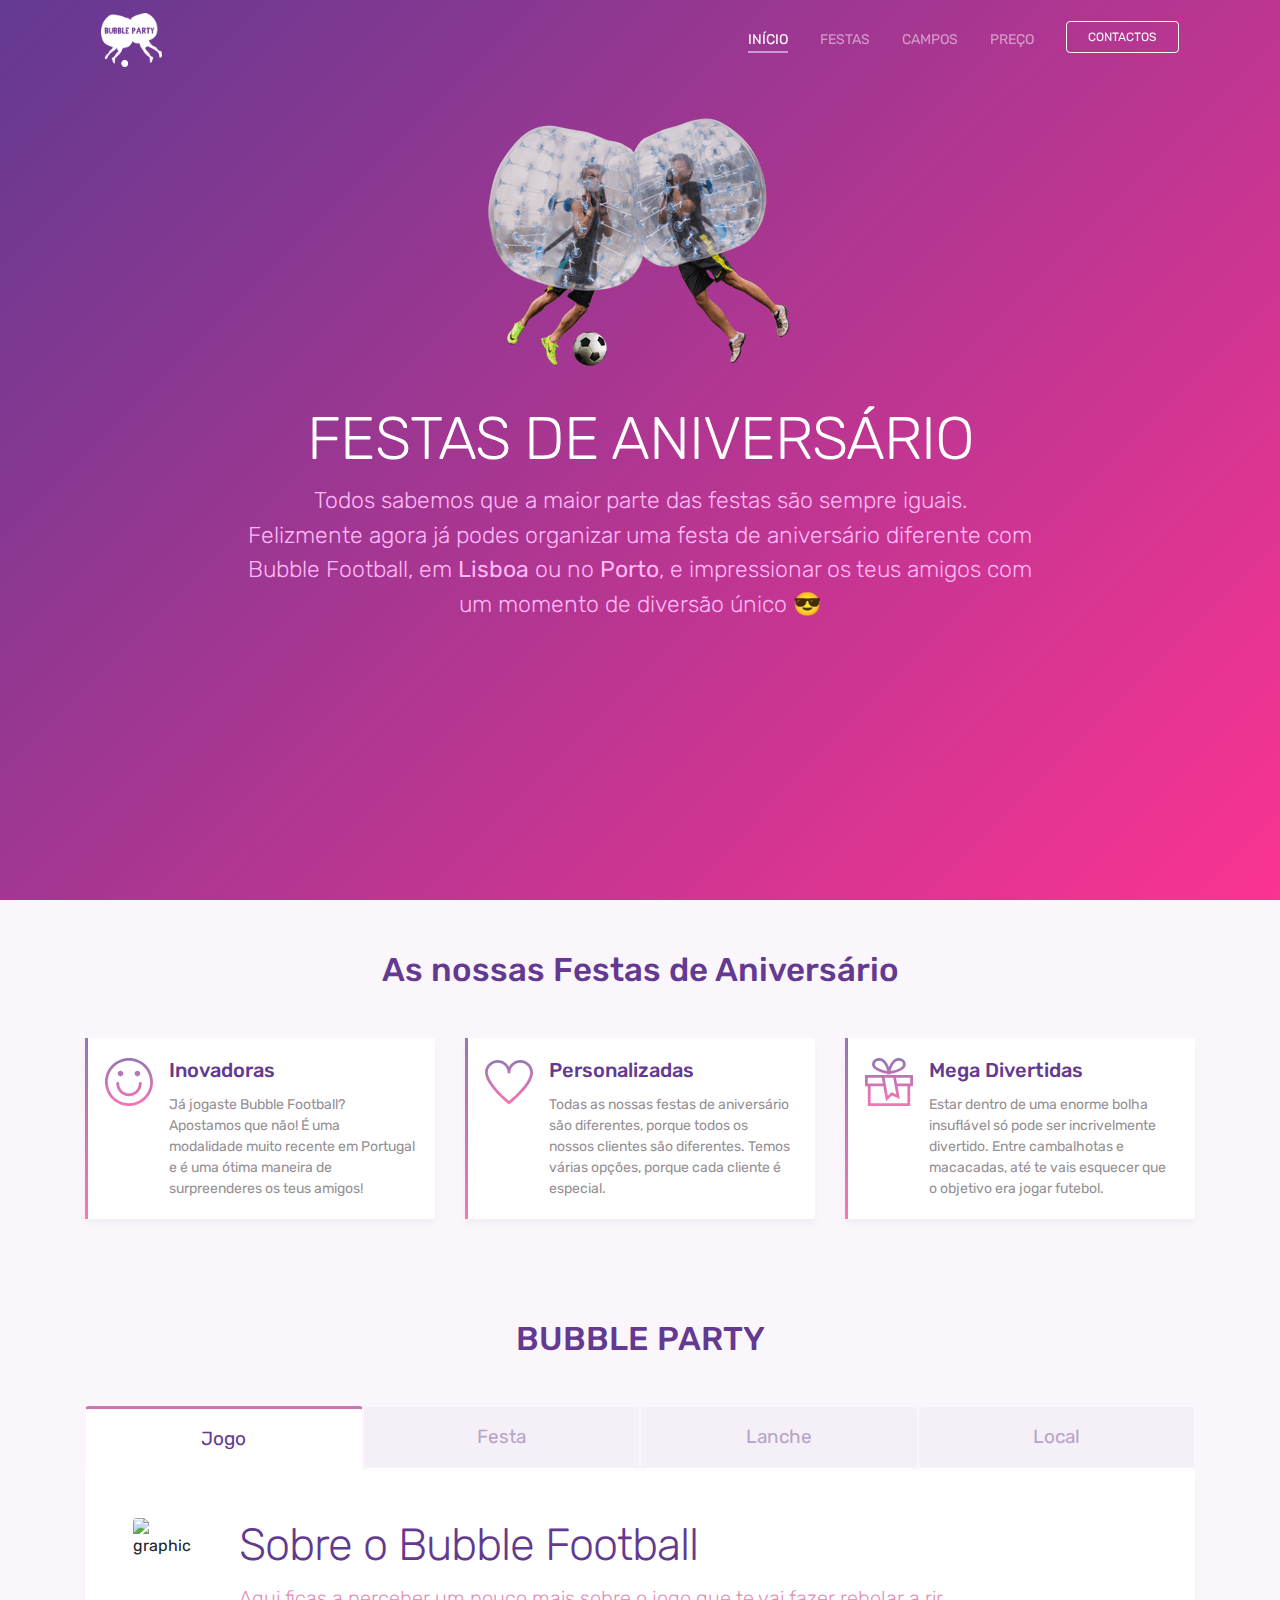
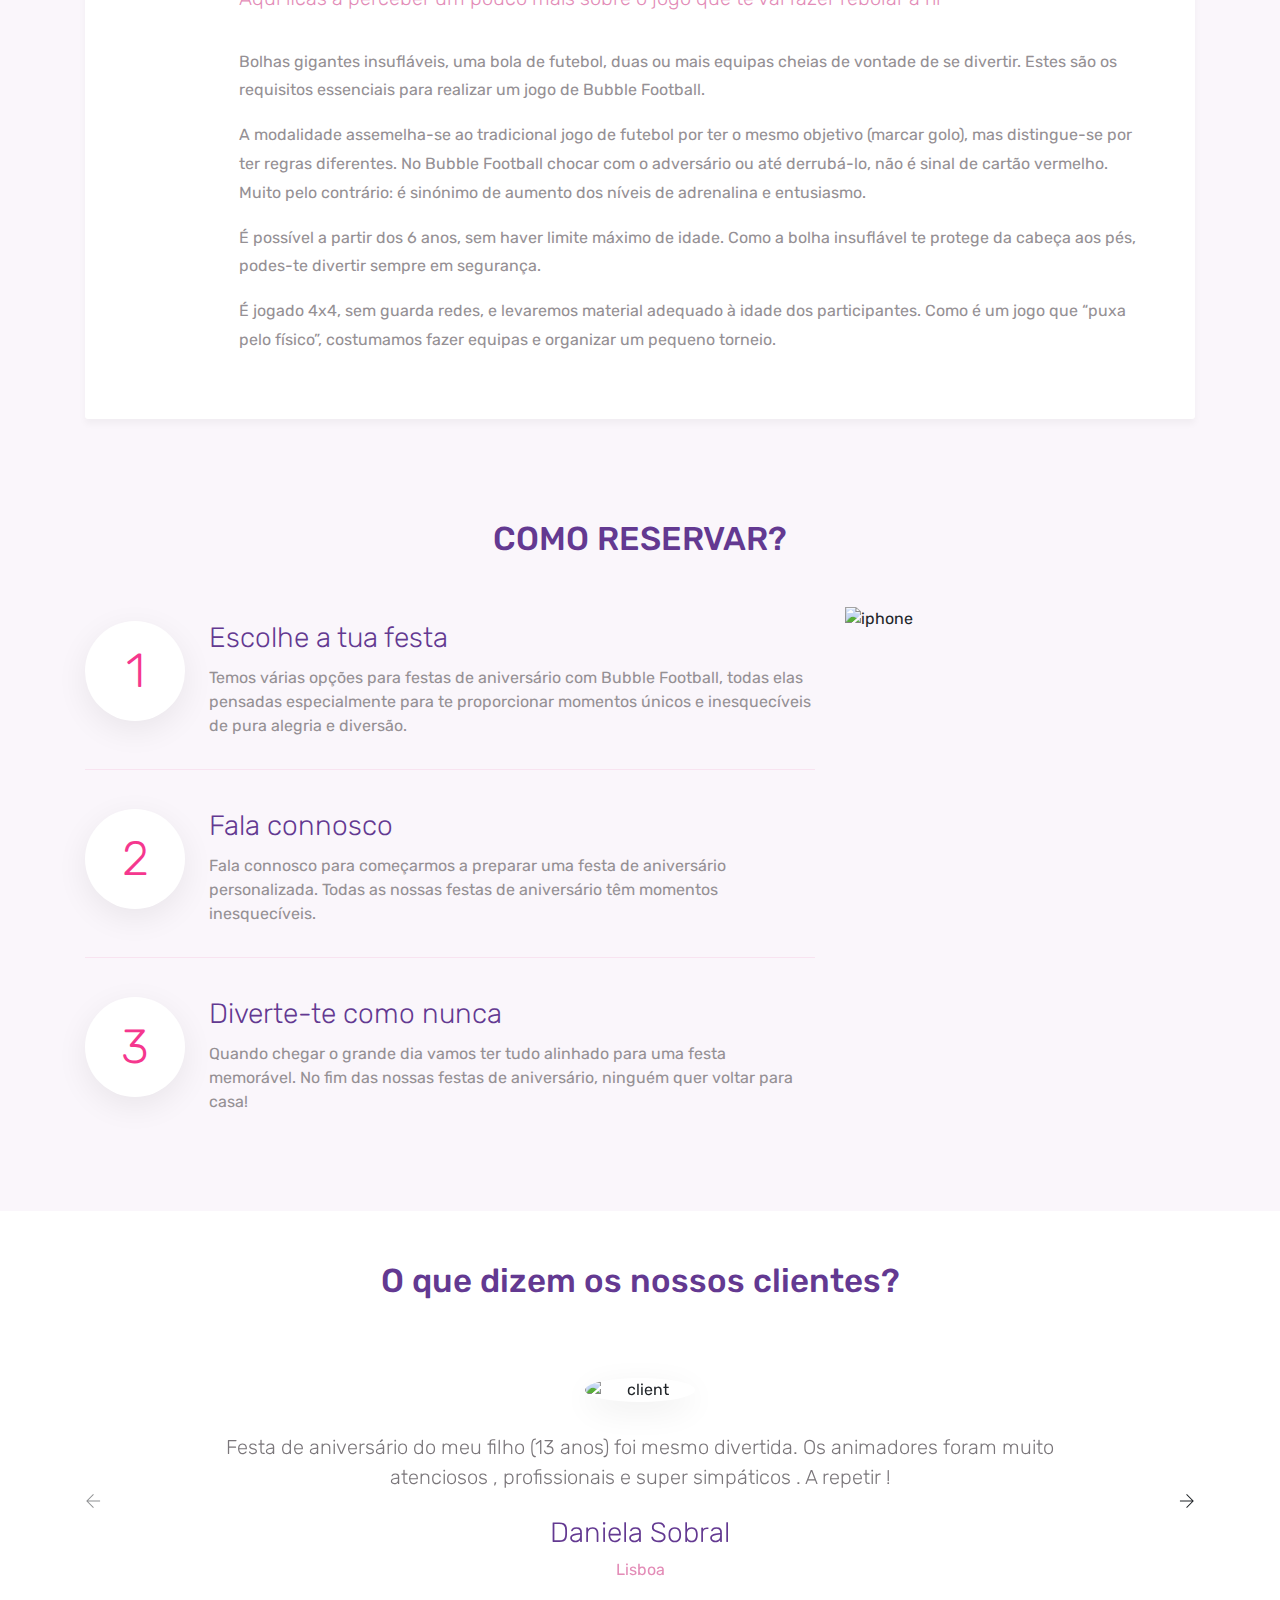
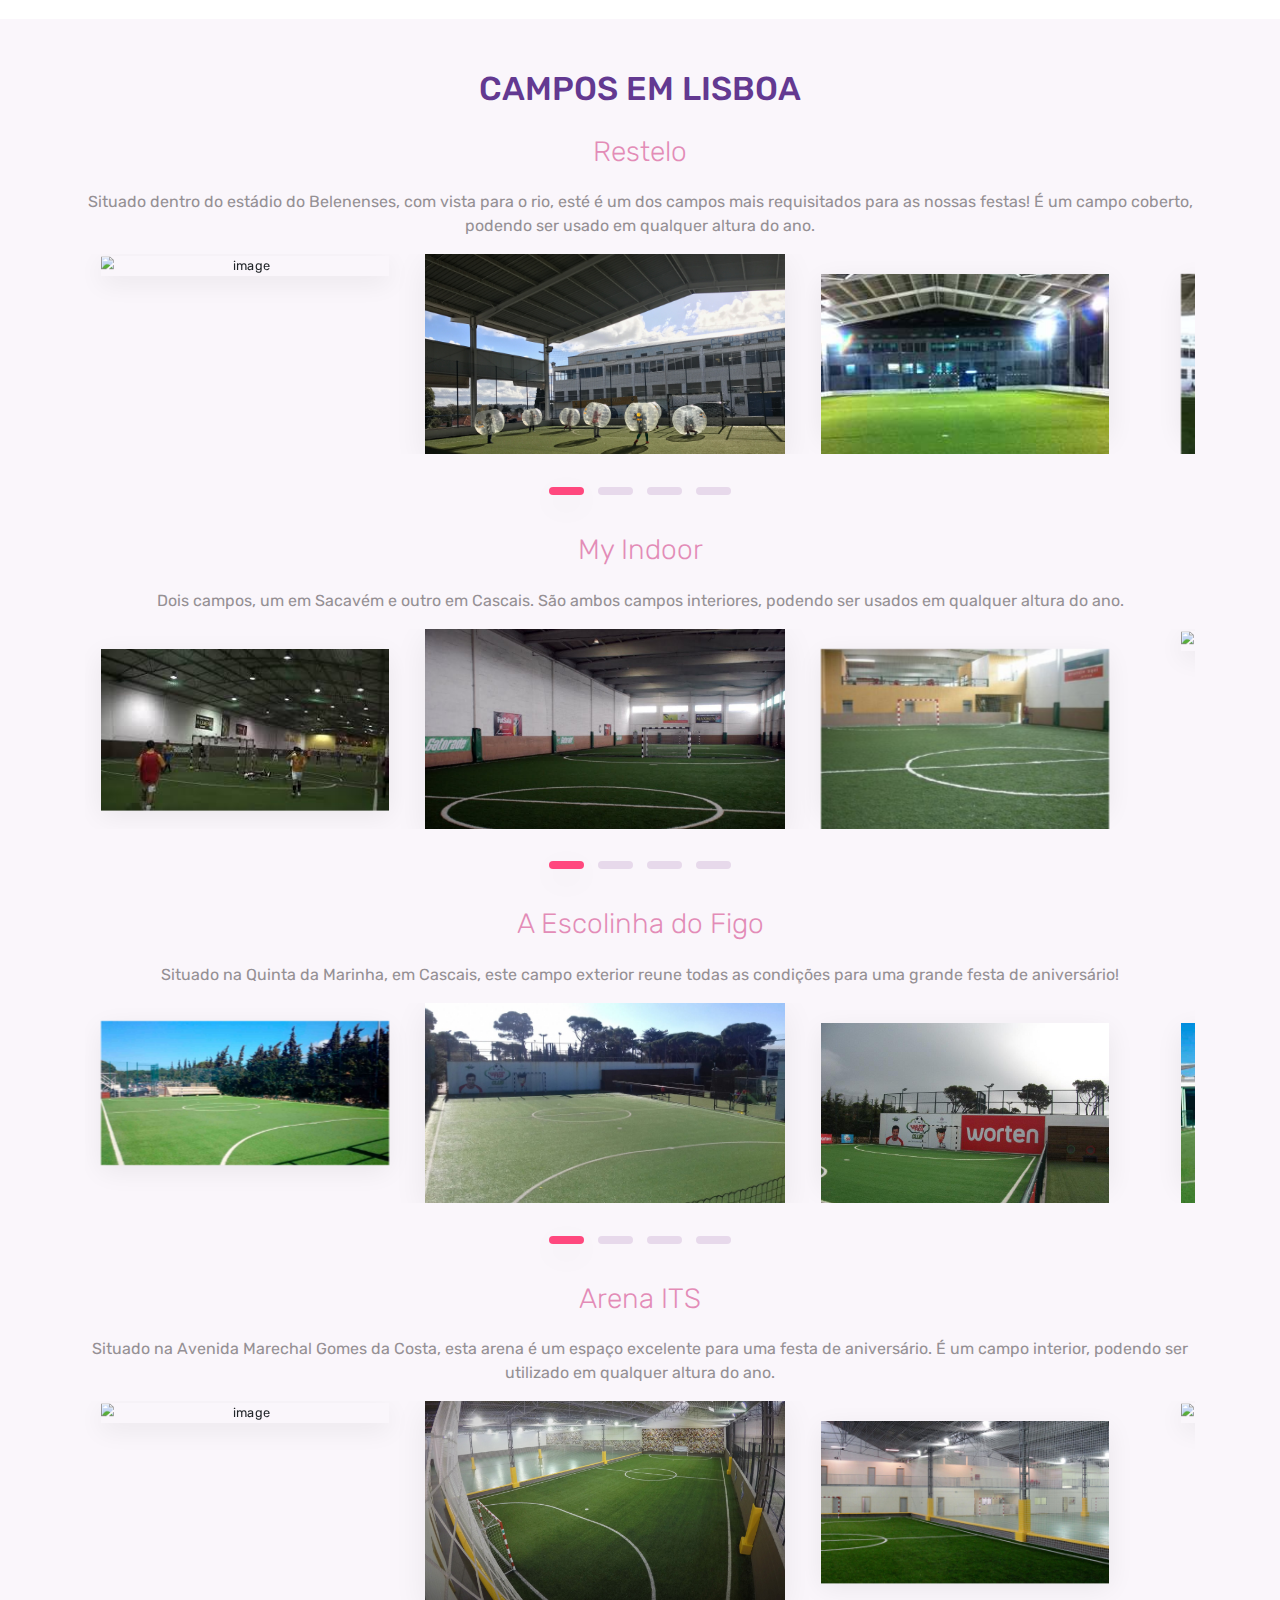
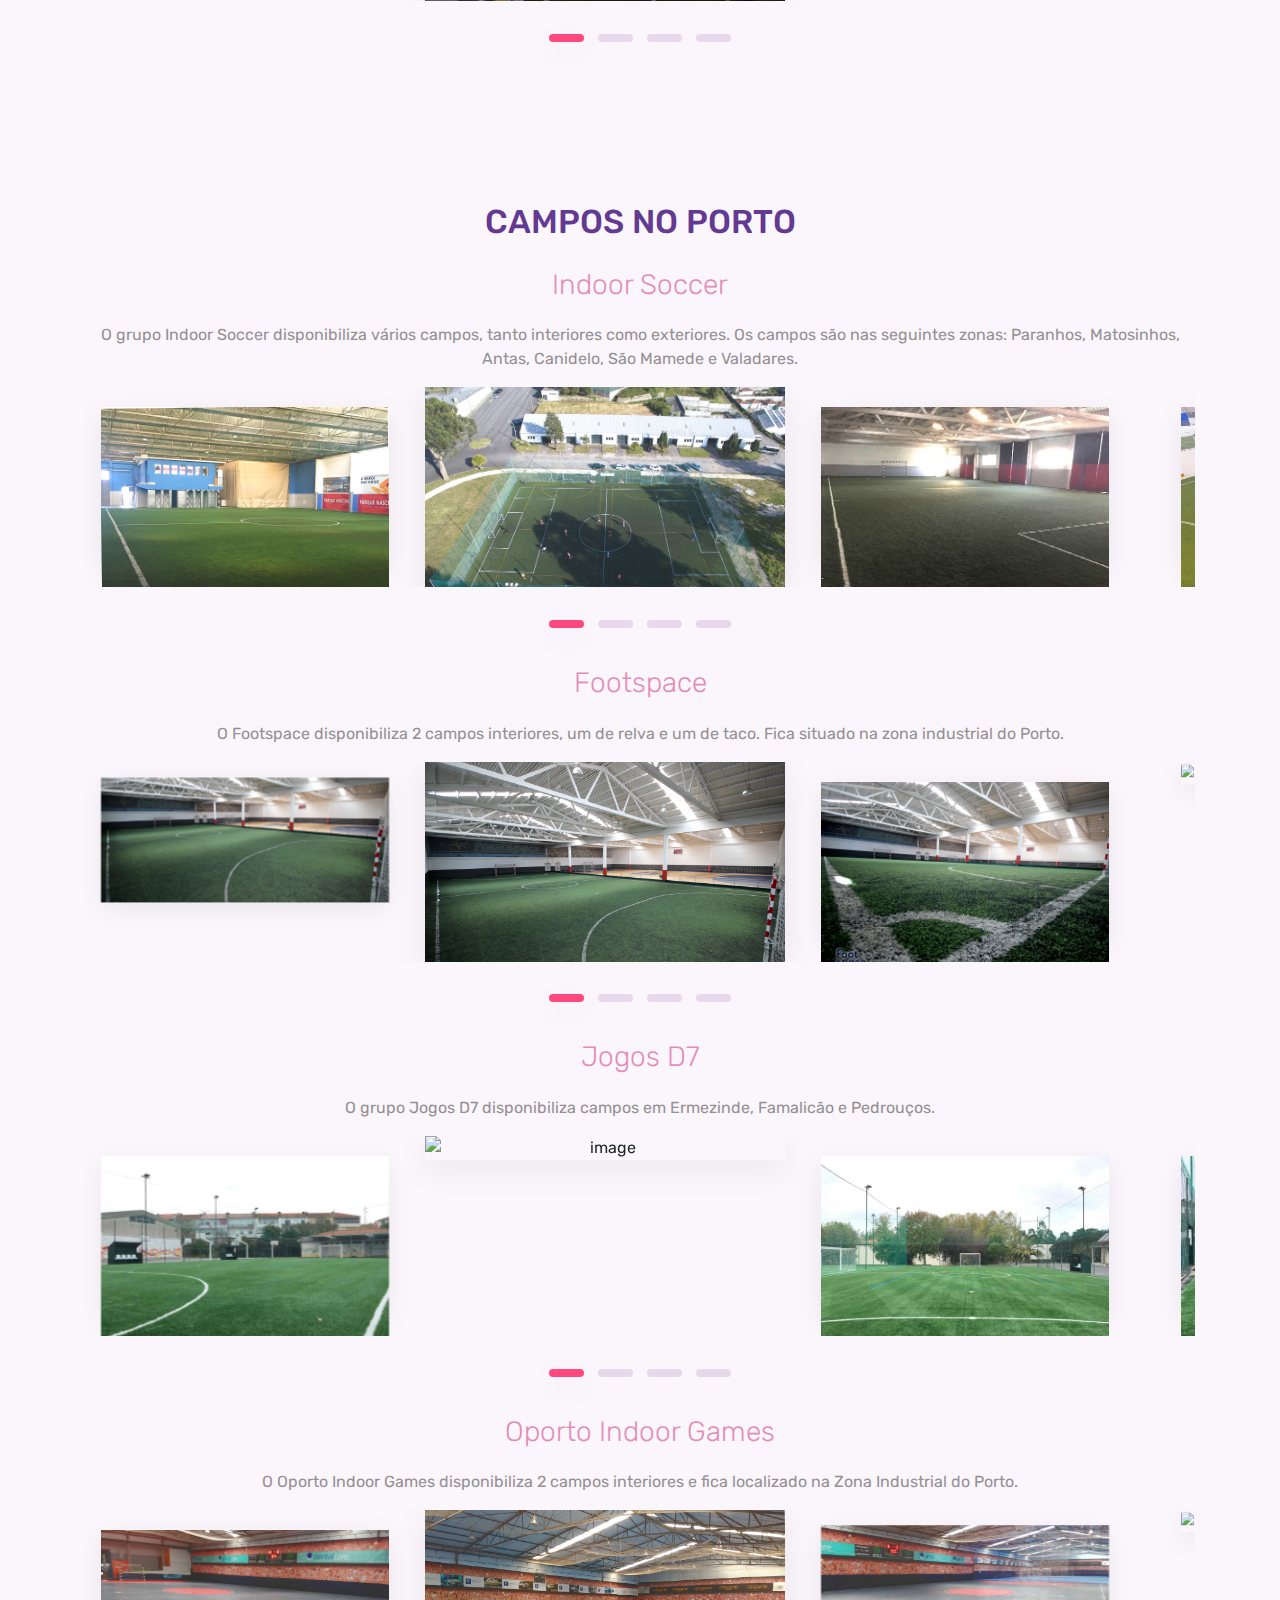
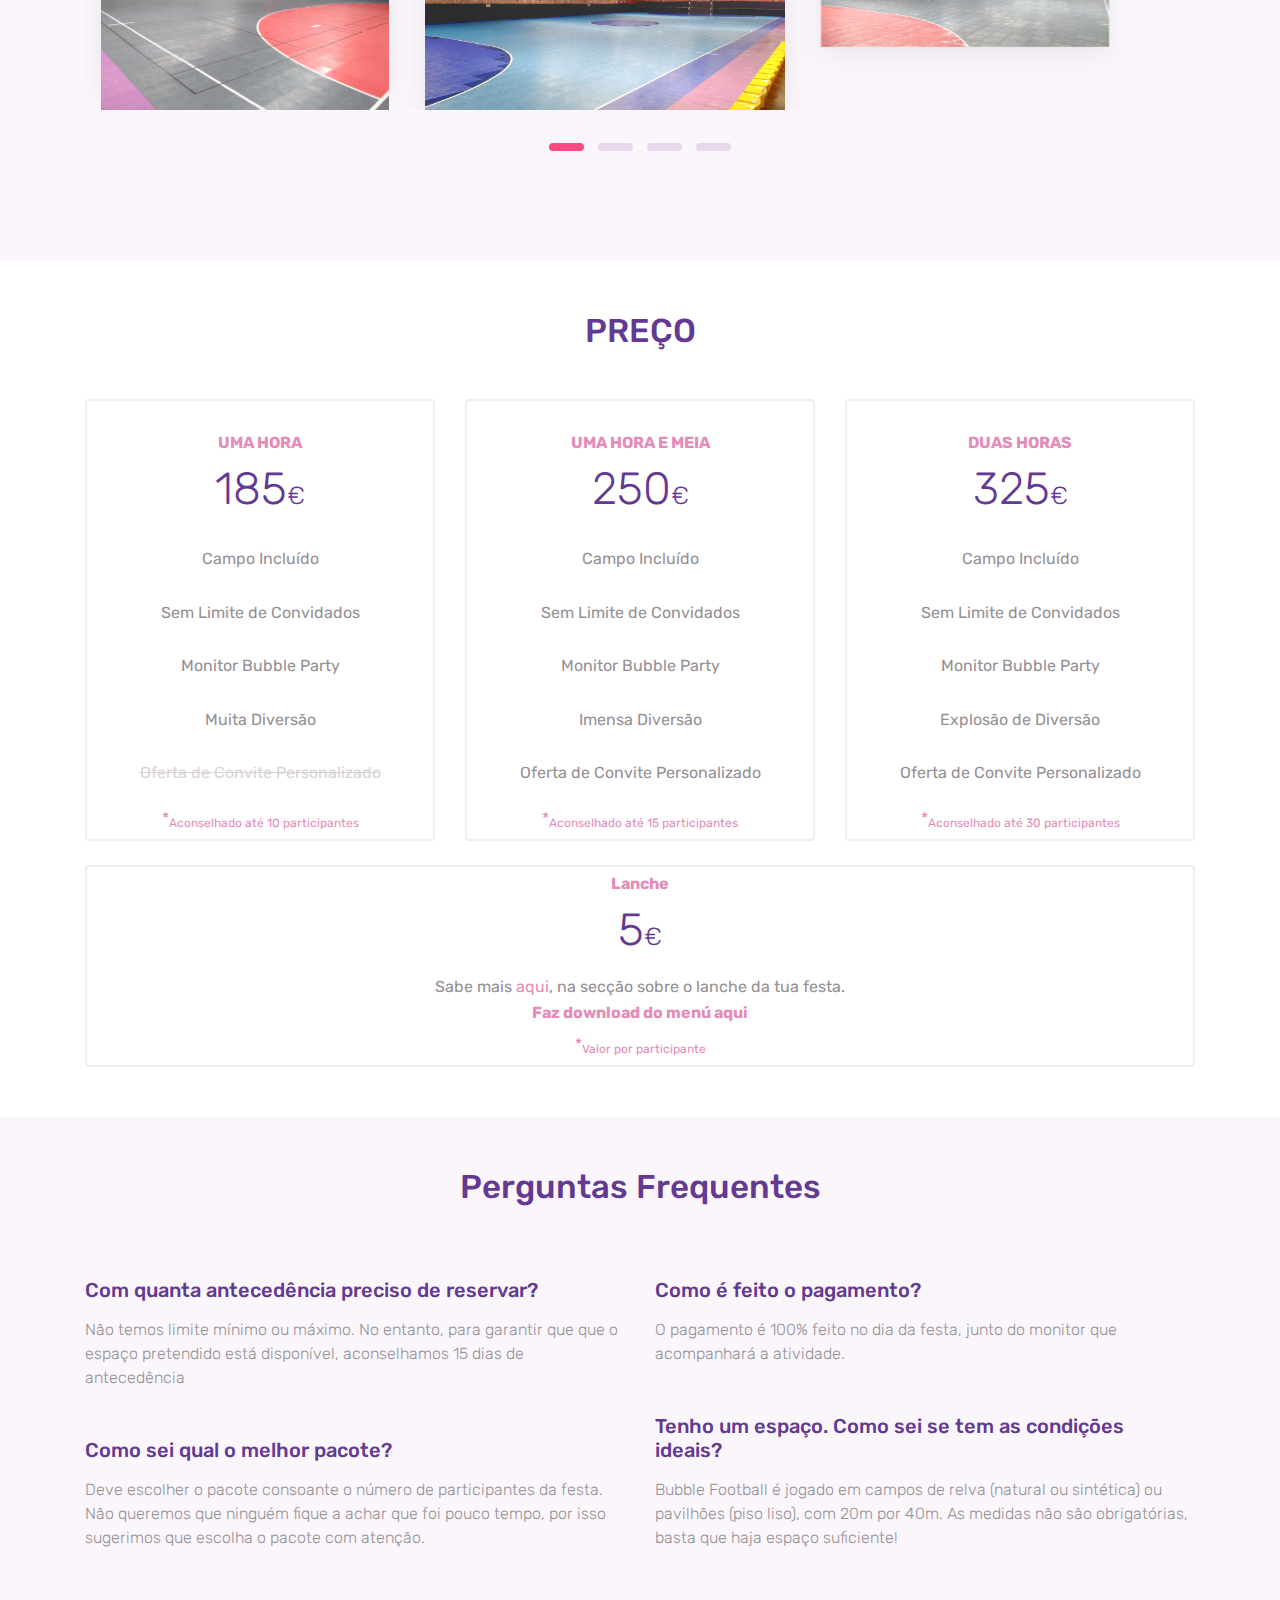
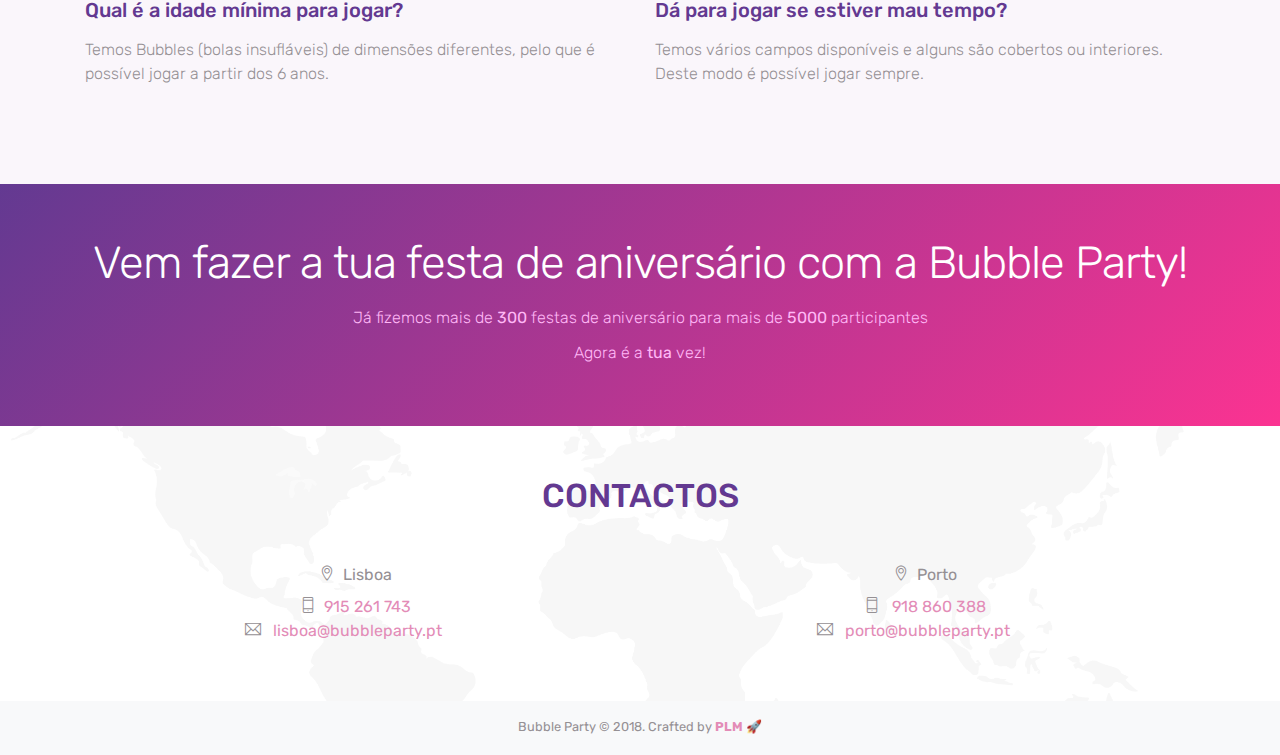
==== commit 061280a8: "h" ====
--- a/index.html
+++ b/index.html
@@ -10,7 +10,19 @@
  -->
 
 <head>
-    <title>Bubble Party</title>
+    
+<!-- Global site tag (gtag.js) - Google Analytics -->
+<script async src="https://www.googletagmanager.com/gtag/js?id=UA-119128530-1"></script>
+<script>
+  window.dataLayer = window.dataLayer || [];
+  function gtag(){dataLayer.push(arguments);}
+  gtag('js', new Date());
+
+  gtag('config', 'UA-119128530-1');
+</script>
+
+
+    <title>Bubble Party | As Melhores Festas de Aniversário</title>
     <!-- Required meta tags -->
     <meta charset="utf-8">
     <meta name="viewport" content="width=device-width, initial-scale=1, shrink-to-fit=no"/>
@@ -390,6 +402,8 @@
                 <img src="images/restelo.JPG" title="Jogo" alt="image"> 
                 <img src="images/Total%20Foot%20Est%E2%80%A0dio%20do%20Restelo.jpg" alt="image">
                 <img src="images/restelo%202.jpg" alt="image">
+                  <img src="images/IMG_0695.JPG" alt="image">
+                  
             </div>
             </div></center> <br><br>
             
@@ -400,6 +414,7 @@
                   <div class="img-gallery owl-carousel owl-theme">  
                 <img src="images/MyIndoor-Cascais-82-1024x686.jpg" title="Jogo" alt="image"> 
                 <img src="images/myindoorcascais.jpg" alt="image">
+                      <img src="images/IMG_8583.JPG" alt="image">
                 <img src="images/myindoorsacavem.jpg" alt="image">
             </div>
             </div></center> <br><br>
@@ -416,6 +431,7 @@
             </div>
             </div></center><br><br>
             
+            
               <center> <div><h6>Arena ITS</h6>
                  
                   <p>Situado na Avenida Marechal Gomes da Costa, esta arena é um espaço excelente para uma festa de aniversário. É um campo interior, podendo ser utilizado em qualquer altura do ano.</p>
@@ -423,6 +439,7 @@
                  <div class="img-gallery owl-carousel owl-theme">  
                 <img src="images/t_sport_image_12_62.jpg" title="Jogo" alt="image"> 
                 <img src="images/t_sport_image_12_55.jpg" alt="image">
+                       <img src="images/t_sport_image_12_54.jpg" alt="image">
                 <img src="images/arena.JPG" alt="image">
             </div>
             </div></center><br><br>
@@ -459,6 +476,7 @@
                   <div class="img-gallery owl-carousel owl-theme">  
                 <img src="images/Footspace%202.jpg" title="Jogo" alt="image"> 
                 <img src="images/Footspace%203.jpg" alt="image">
+                      <img src="images/IMG_9659_-_copia1.jpg" alt="image">
                 <img src="images/Footspace.jpg" alt="image">
             </div>
             </div></center> <br><br>
@@ -468,7 +486,7 @@
                   <p>O grupo Jogos D7 disponibiliza campos em Ermezinde, Famalicão e Pedrouços. </p>
                  
                  <div class="img-gallery owl-carousel owl-theme">  
-                <img src="images/CampoAEscolinhadoFigo.jpeg" title="Jogo" alt="image"> 
+                <img src="images/jogosD79.jpg" title="Jogo" alt="image"> 
                 <img src="images/Jogos%20D7.jpg" alt="image">
                 <img src="images/Jogos%20D7%203.jpg" alt="image">
                 <img src="images/Jogos%20D7%202.jpg" alt="image">
@@ -482,6 +500,7 @@
                  <div class="img-gallery owl-carousel owl-theme">  
                 <img src="images/oportoindoor1.png" title="Jogo" alt="image"> 
                 <img src="images/oportoindoor3.jpg" alt="image">
+                        <img src="images/indoorgames1.png" alt="image">
                 <img src="images/oportoindoor5.jpg" alt="image">
             </div>
             </div></center><br><br>
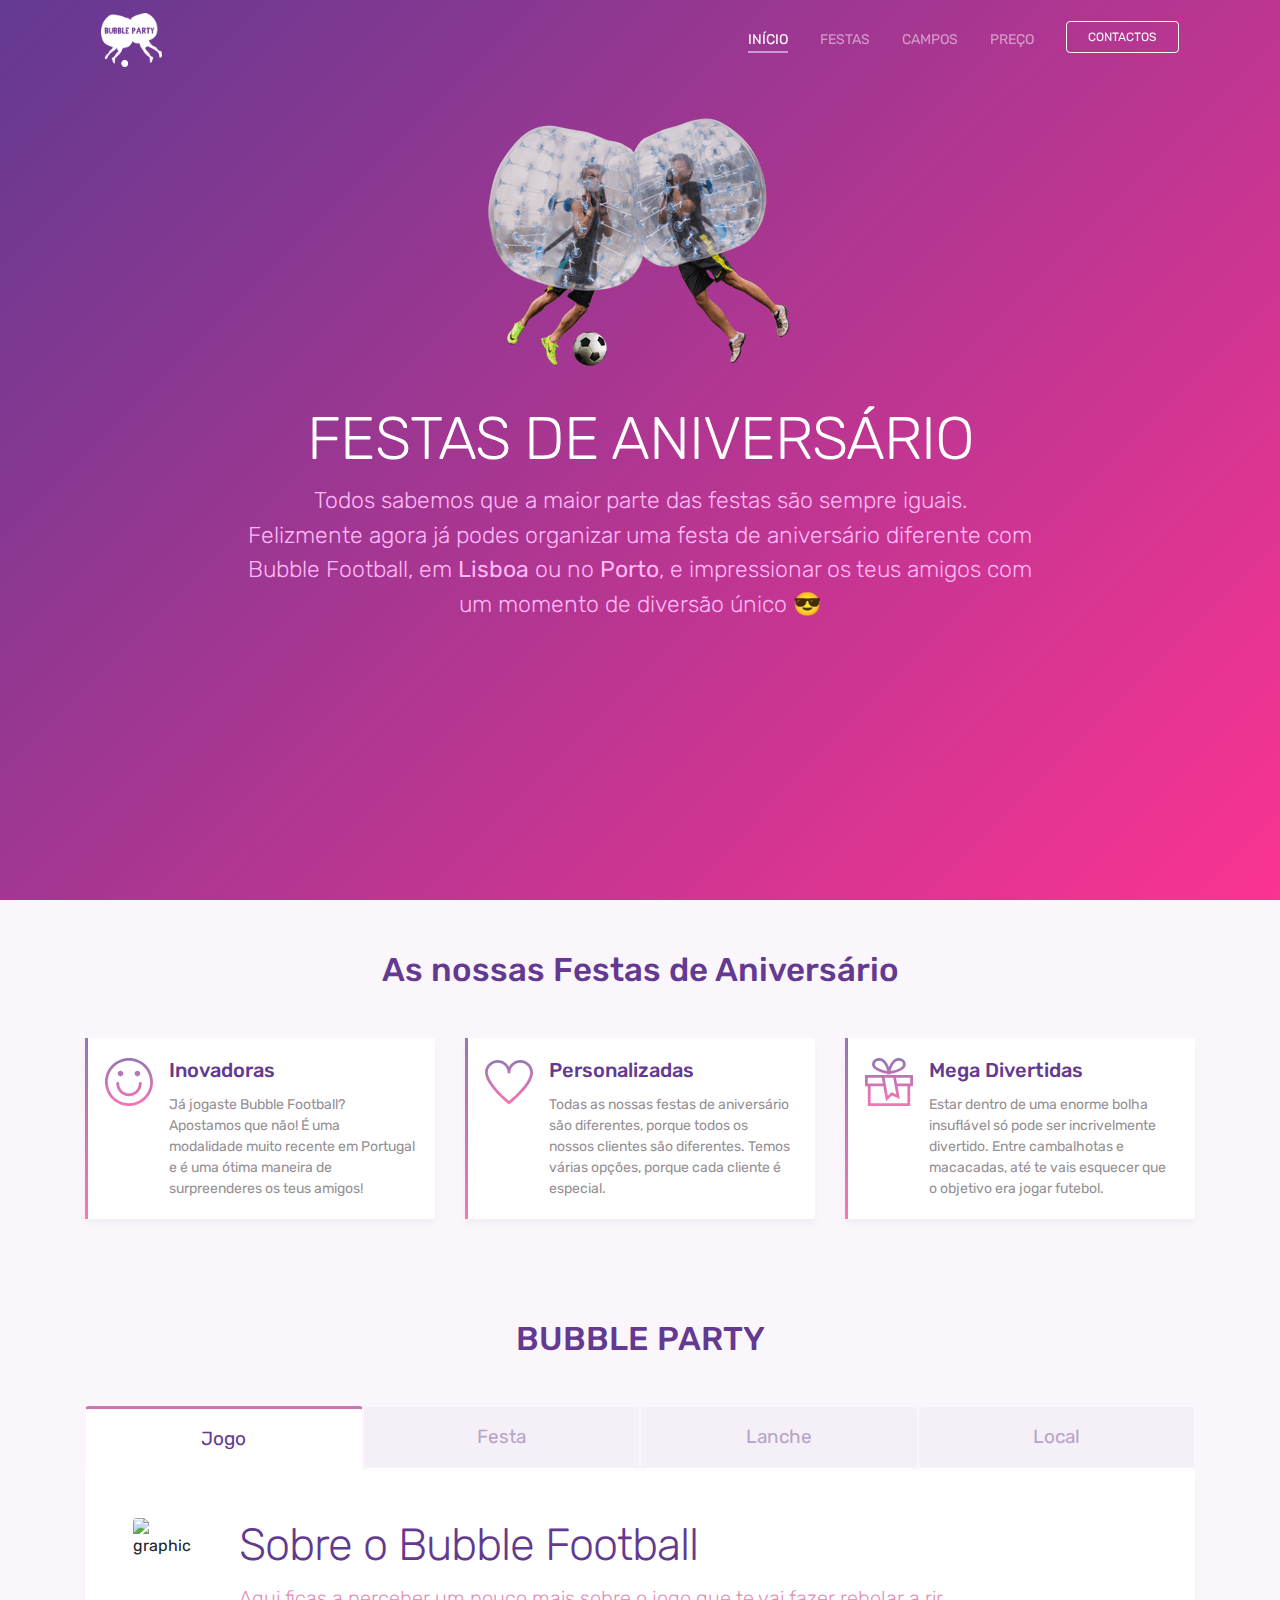
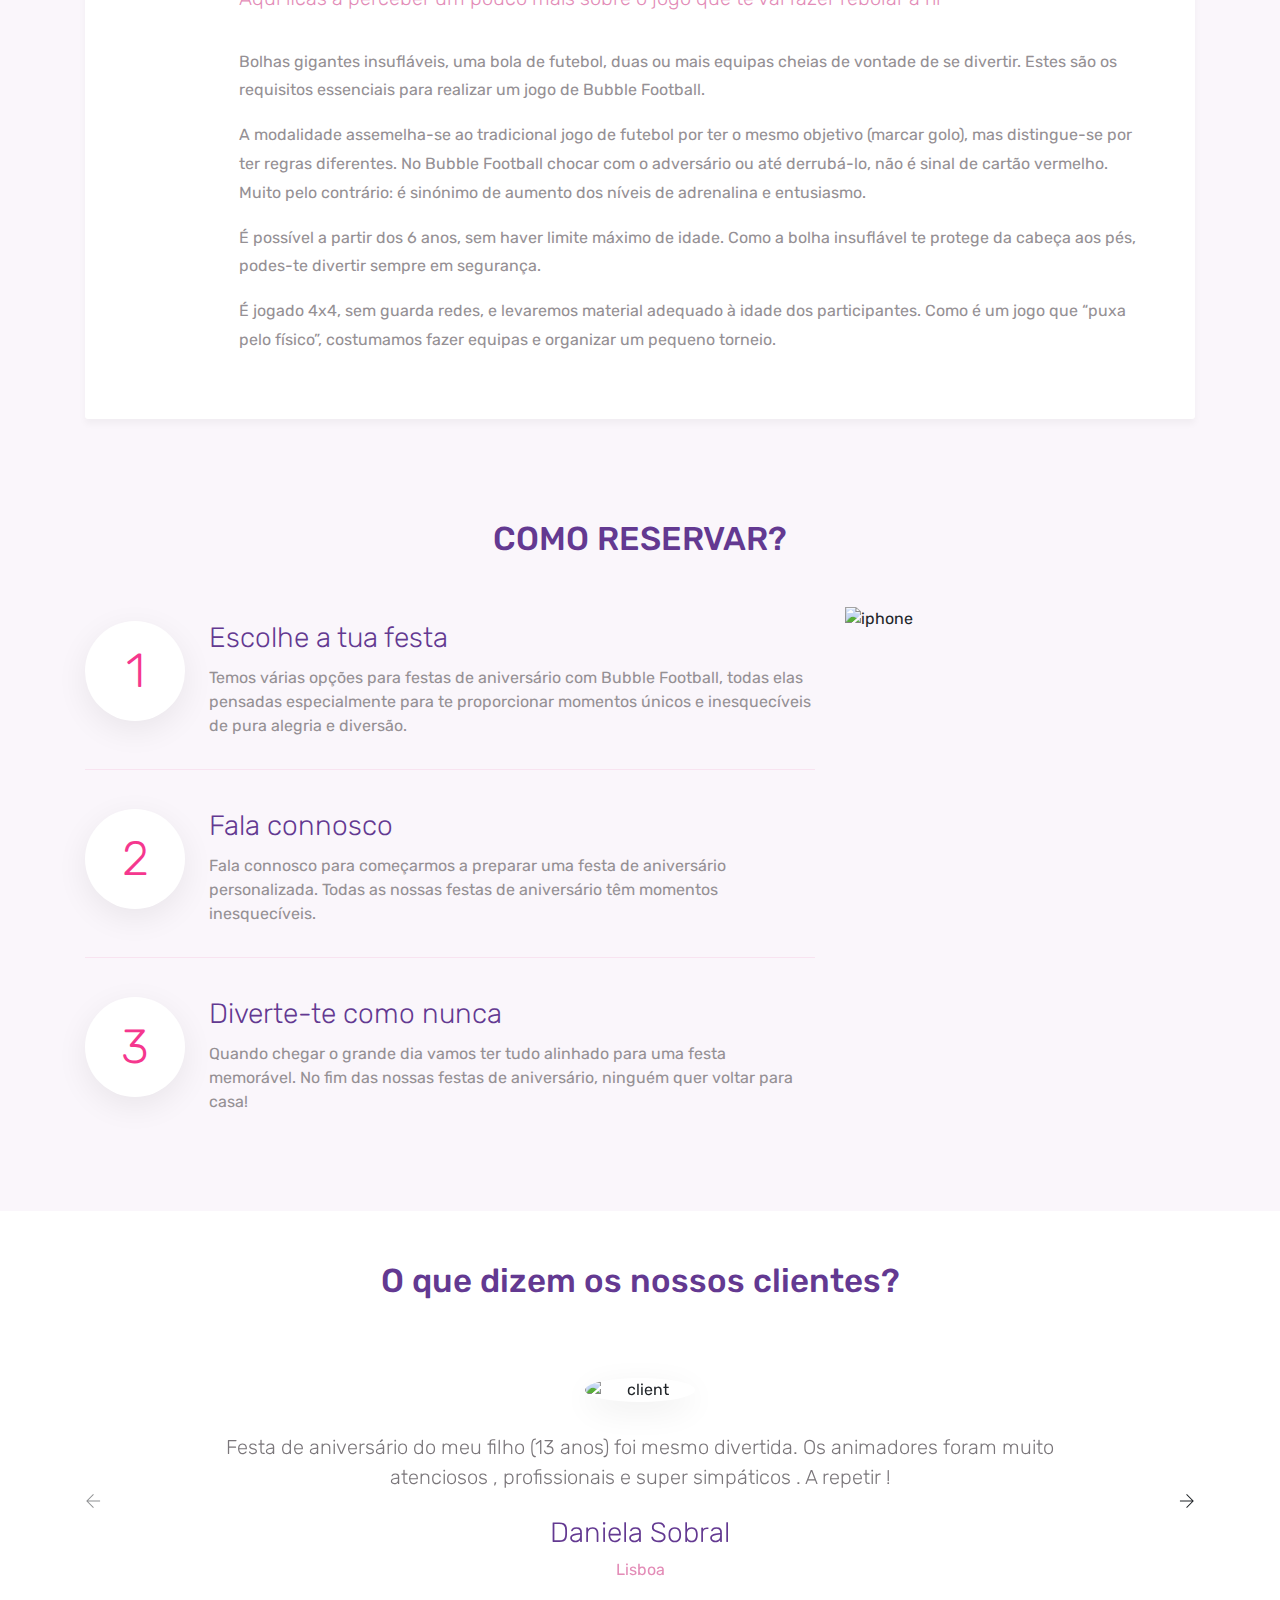
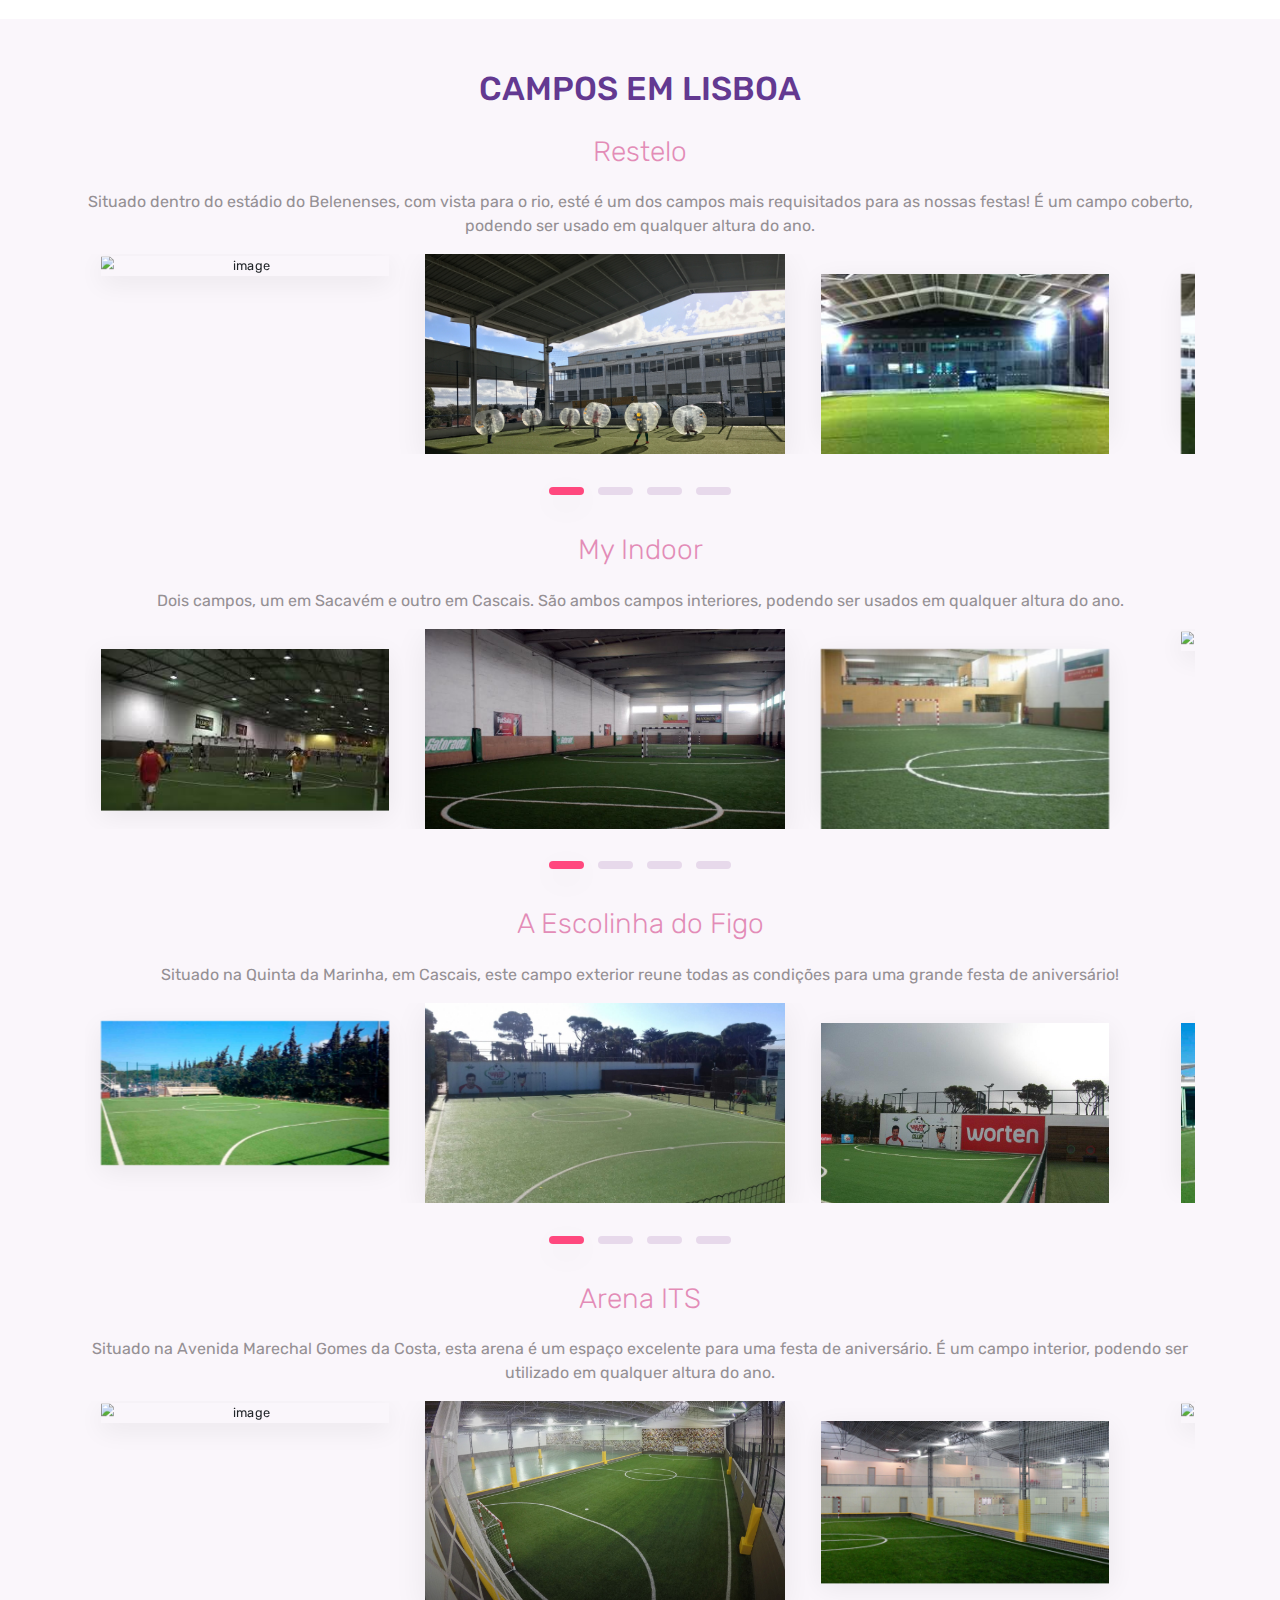
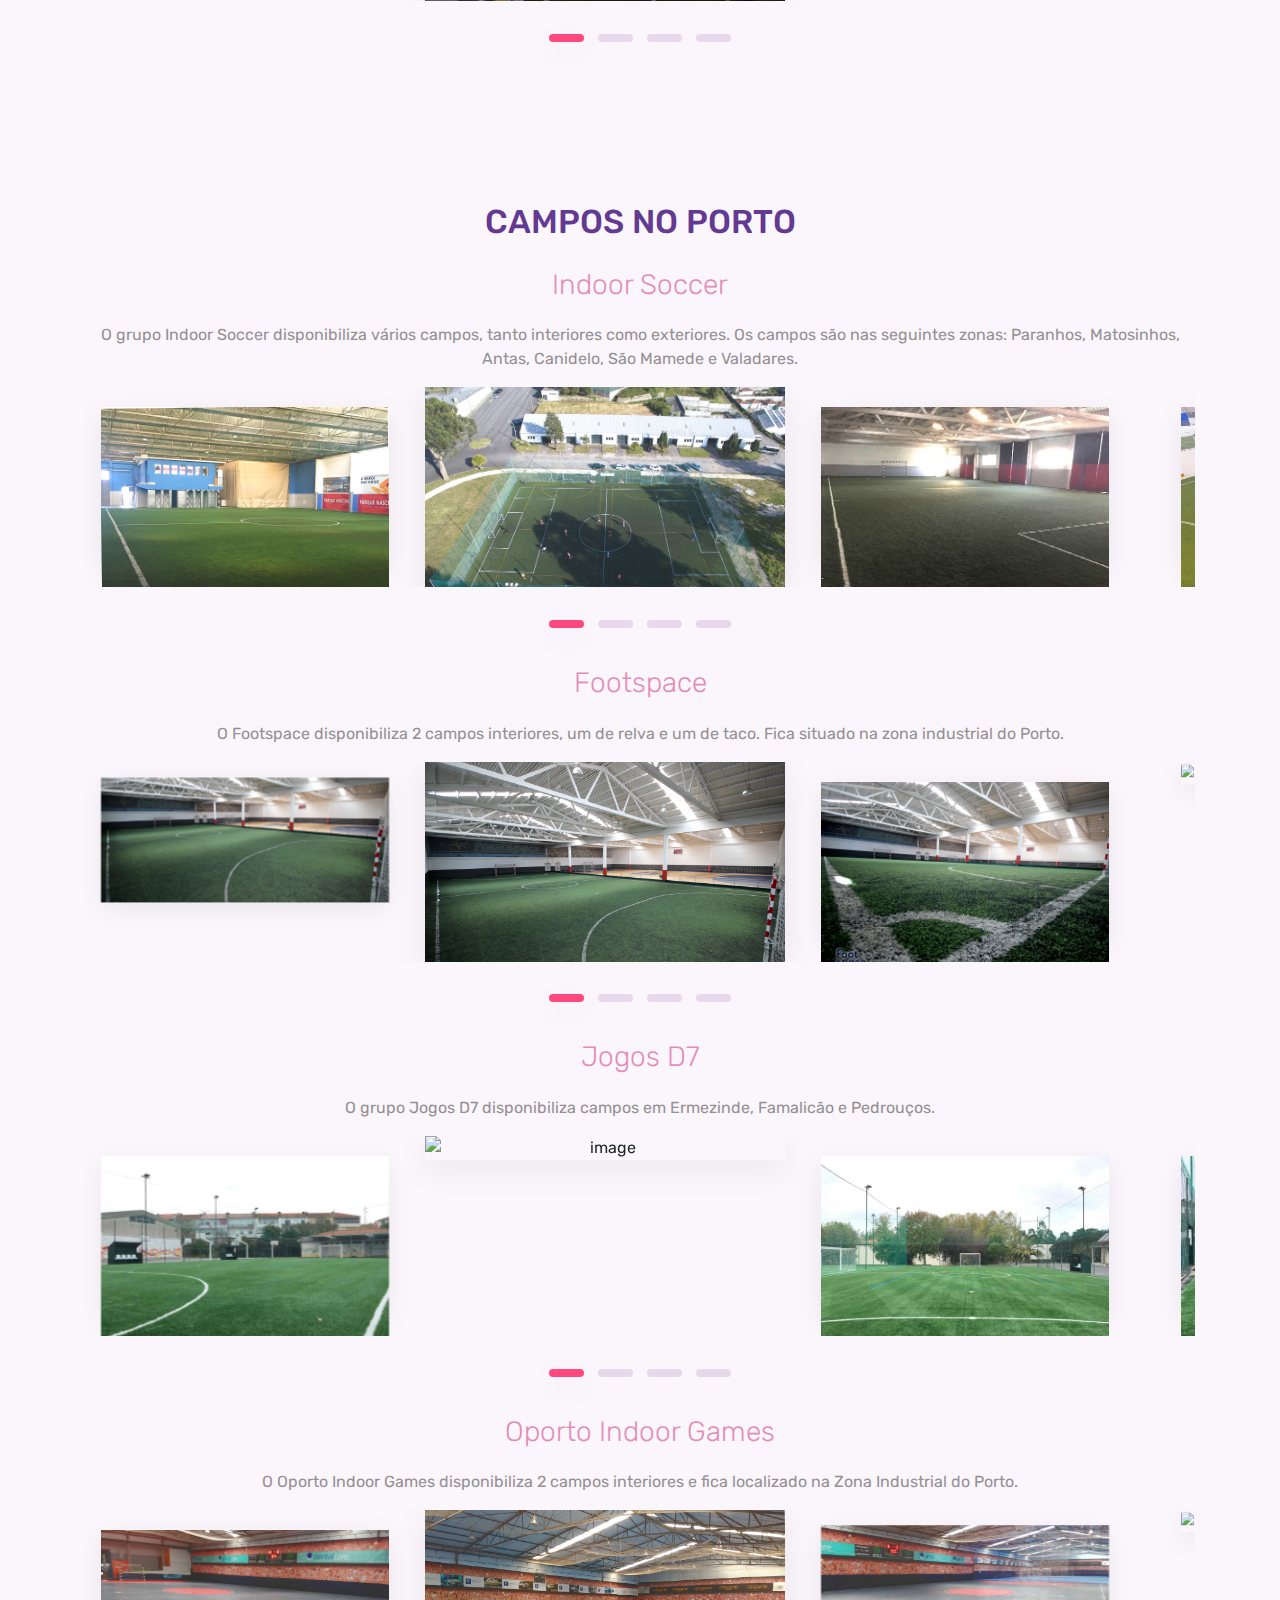
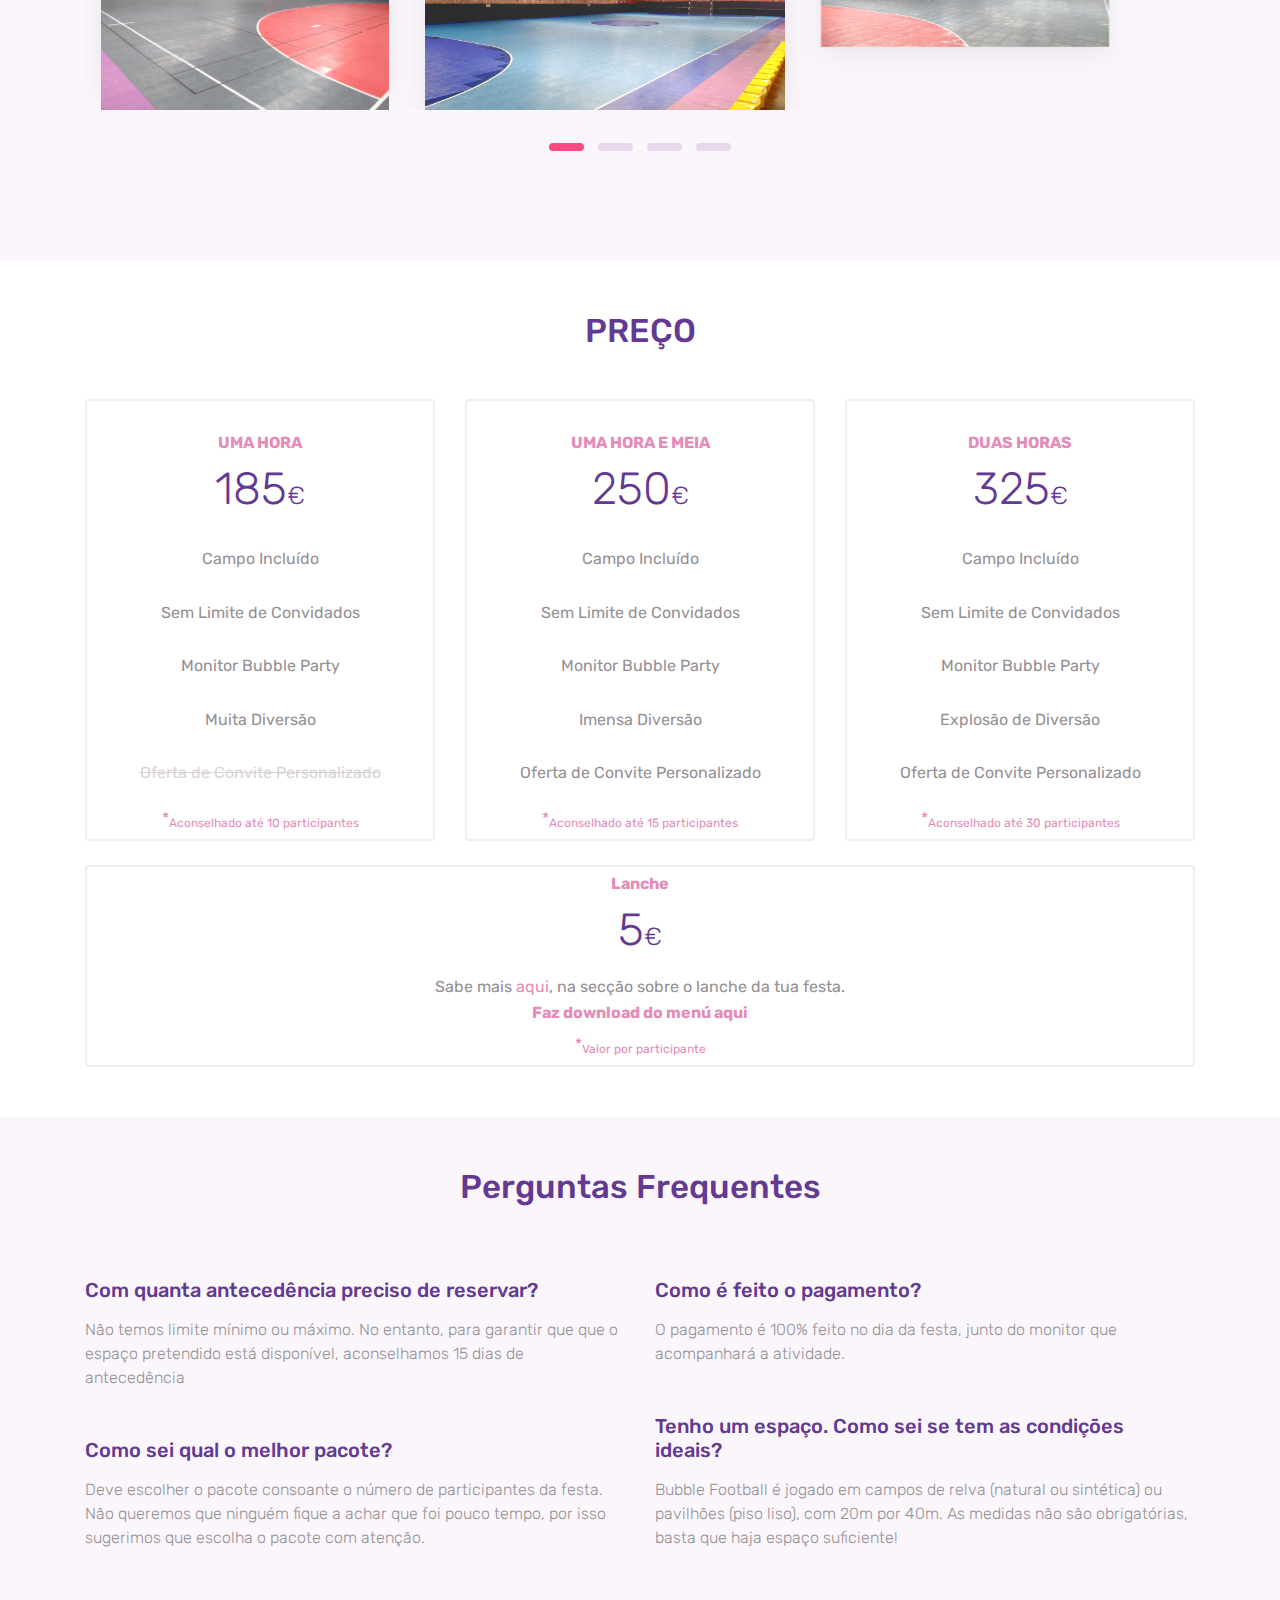
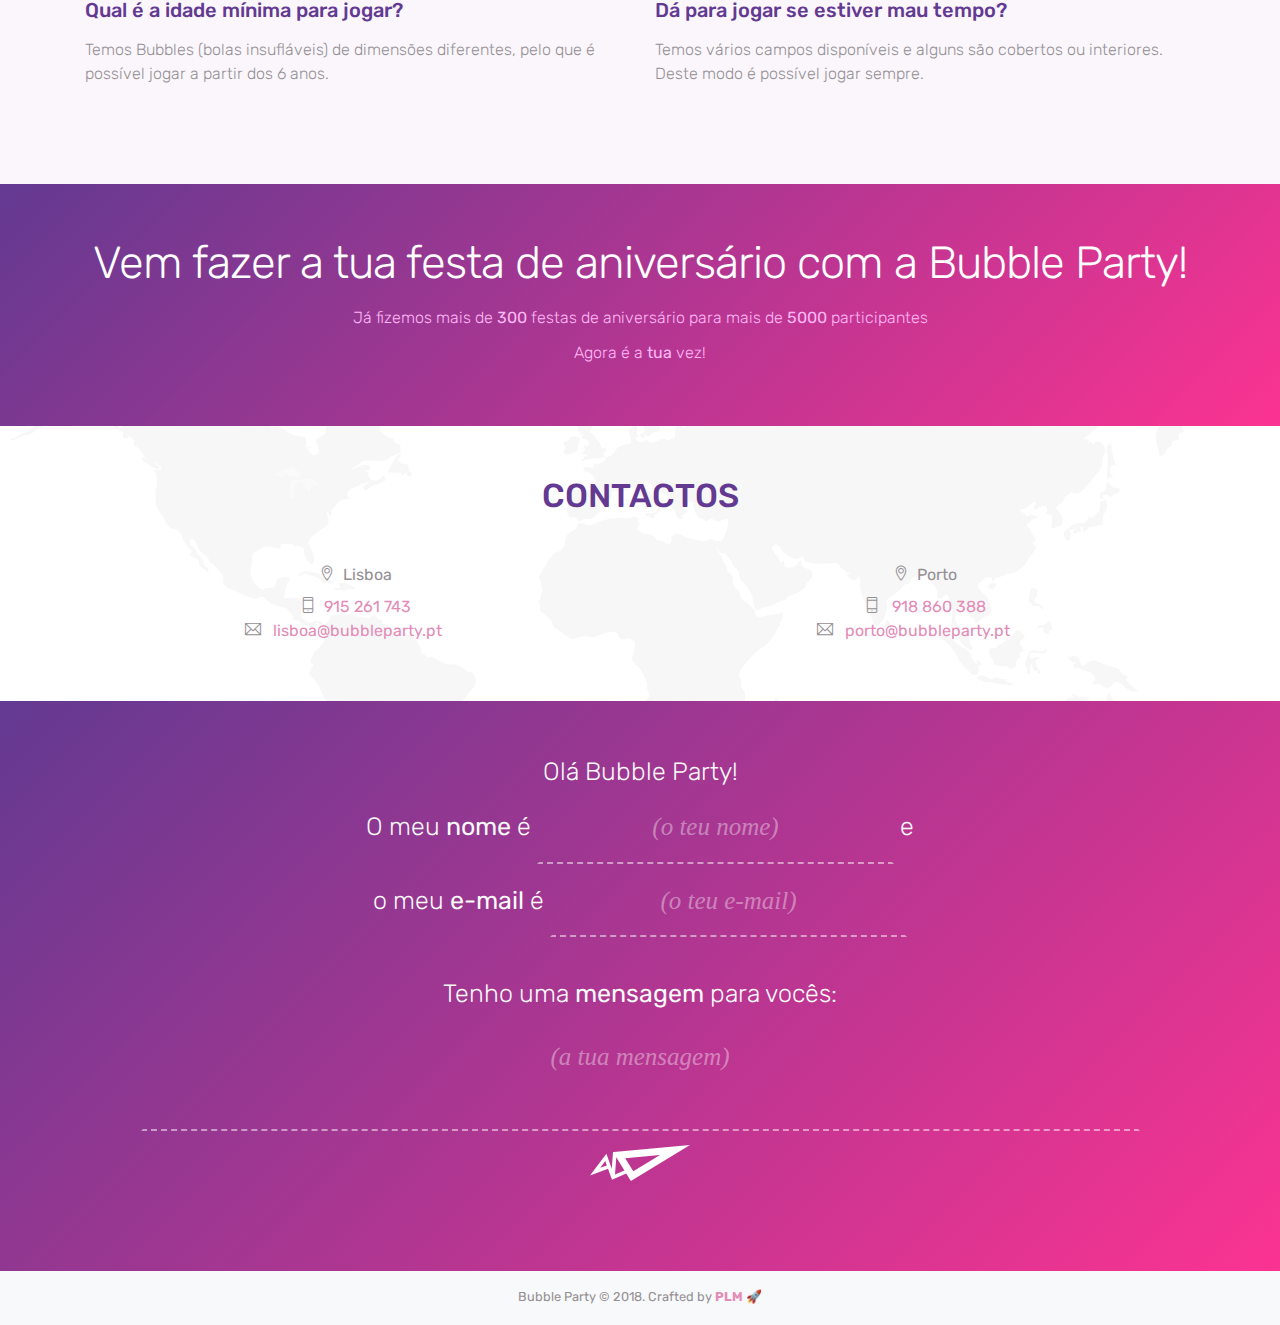
==== commit ad697c09: "a" ====
--- a/index.html
+++ b/index.html
@@ -22,11 +22,12 @@
 </script>
 
 
+
     <title>Bubble Party | As Melhores Festas de Aniversário</title>
     <!-- Required meta tags -->
     <meta charset="utf-8">
     <meta name="viewport" content="width=device-width, initial-scale=1, shrink-to-fit=no"/>
-    <meta name="description" content="As Festas de Aniversário mais divertidas são com a Bubble Party! Vem jogar Bubble Football!"/>
+    <meta name="description" content="As Festas de Aniversário mais divertidas são com a Bubble Party! Vem jogar Bubble Football para teres uma festa de aniversário diferente e inesquecível!"/>
     <meta name="keywords" content="Bubble Football, Bubble Party Bubble Football, Festas de Aniversário, Lisboa, Porto, Futebol, Portugal, Jogo, bubbleparty.pt, Festas de Anos, Festas para Crianças, Bubble Party,  jogar bubble football, bubble futebol, beatballs, bubble football lisboa, bubble football porto, bubble football portugal, bubble futebol lisboa,bubble futebol porto, futetol borbuja, festa de aniversario lisboa, festa de aniversário porto"/>
     <meta charset="utf-8"/>
 
@@ -708,6 +709,42 @@
         </div>
 
     </div>
+     <div class="section bg-gradient">
+        <div class="container">
+        
+
+<form id="contact-form" action="https://formspree.io/festas@bubbleparty.pt"
+                          method="POST">
+  <p1>Olá Bubble Party!</p1> <br>
+  <p1>O meu
+    <label for="your-name">nome</label> é
+    <input type="text" name="nome"  id="your-name" minlength="3" placeholder="(o teu nome)" required> e</p1> <br>
+ 
+
+  <p1>o meu
+    <label for="email">e-mail</label> é
+    <input type="email" name="e-mail" name="_replyto" id="email" placeholder="(o teu e-mail)" required>
+  </p1><br><br>
+
+  <p1> Tenho uma
+    <label for="your-message">mensagem</label> para vocês:</p1>
+
+  <p1>
+    <textarea name="mensagem" id="your-message" placeholder="(a tua mensagem)" class="expanding" required></textarea>
+  </p1>
+  <p>
+    <button type="submit">
+      <svg version="1.1" class="send-icn" xmlns="http://www.w3.org/2000/svg" xmlns:xlink="http://www.w3.org/1999/xlink" x="0px" y="0px" width="100px" height="36px" viewBox="0 0 100 36" enable-background="new 0 0 100 36" xml:space="preserve">
+        <path d="M100,0L100,0 M23.8,7.1L100,0L40.9,36l-4.7-7.5L22,34.8l-4-11L0,30.5L16.4,8.7l5.4,15L23,7L23.8,7.1z M16.8,20.4l-1.5-4.3
+	l-5.1,6.7L16.8,20.4z M34.4,25.4l-8.1-13.1L25,29.6L34.4,25.4z M35.2,13.2l8.1,13.1L70,9.9L35.2,13.2z" />
+      </svg>
+      <small></small>
+    </button>
+  </p>
+</form>
+        </div>
+
+    </div>
     <!-- // end .section -->
     <footer class=" bg-light text-center">
       
@@ -721,7 +758,94 @@
     <script src="js/owl.carousel.min.js"></script>
     <!-- Custom JS -->
     <script src="js/script.js"></script>
-
+    
+    <script type="text/javascript">
+(function(){
+window['gobot'] = window['gobot'] || function(){(window['gobot'].queue = window['gobot'].queue || []).push(arguments)}
+var script = document.createElement('script')
+script.async = 1
+script.src = 'https://www.getgobot.com/app/v1/gobot-client.js'
+var insert = document.getElementsByTagName('script')[0]
+insert.parentNode.insertBefore(script, insert)
+})()
+gobot('create', '-LCOphpEFNGzDtdr294L')
+gobot('pageview')
+</script>
+
+    <script>
+    
+    // Auto resize input
+function resizeInput() {
+    $(this).attr('size', $(this).val().length);
+}
+
+$('input[type="text"], input[type="email"]')
+    // event handler
+    .keyup(resizeInput)
+    // resize on page load
+    .each(resizeInput);
+
+
+console.clear();
+// Adapted from georgepapadakis.me/demo/expanding-textarea.html
+(function(){
+  
+  var textareas = document.querySelectorAll('.expanding'),
+      
+      resize = function(t) {
+        t.style.height = 'auto';
+        t.style.overflow = 'hidden'; // Ensure scrollbar doesn't interfere with the true height of the text.
+        t.style.height = (t.scrollHeight + t.offset ) + 'px';
+        t.style.overflow = '';
+      },
+      
+      attachResize = function(t) {
+        if ( t ) {
+          console.log('t.className',t.className);
+          t.offset = !window.opera ? (t.offsetHeight - t.clientHeight) : (t.offsetHeight + parseInt(window.getComputedStyle(t, null).getPropertyValue('border-top-width')));
+
+          resize(t);
+
+          if ( t.addEventListener ) {
+            t.addEventListener('input', function() { resize(t); });
+            t.addEventListener('mouseup', function() { resize(t); }); // set height after user resize
+          }
+
+          t['attachEvent'] && t.attachEvent('onkeyup', function() { resize(t); });
+        }
+      };
+  
+  // IE7 support
+  if ( !document.querySelectorAll ) {
+  
+    function getElementsByClass(searchClass,node,tag) {
+      var classElements = new Array();
+      node = node || document;
+      tag = tag || '*';
+      var els = node.getElementsByTagName(tag);
+      var elsLen = els.length;
+      var pattern = new RegExp("(^|\\s)"+searchClass+"(\\s|$)");
+      for (i = 0, j = 0; i < elsLen; i++) {
+        if ( pattern.test(els[i].className) ) {
+          classElements[j] = els[i];
+          j++;
+        }
+      }
+      return classElements;
+    }
+    
+    textareas = getElementsByClass('expanding');
+  }
+  
+  for (var i = 0; i < textareas.length; i++ ) {
+    attachResize(textareas[i]);
+  }
+  
+})();
+
+    </script>
+    
+    
 </body>
 
 </html>
--- a/css/style.css
+++ b/css/style.css
@@ -757,3 +757,152 @@
     padding-bottom: 0.1%;
     padding-top: 1%;
    }
+
+
+
+p1 {
+    color: #fafafa;
+}
+
+
+#contact-form {
+  max-width: 100%;
+  margin: 0 auto;
+     text-align: center;
+  font-weight: 300;
+      font-size: 25px;
+}
+
+label {
+  font-weight: 400;
+  cursor: pointer;
+}
+
+textarea,
+input {
+  border: none;
+  outline: none;
+  border-radius: 0;
+  text-align: center;
+  background: none;
+  font-weight: 700;
+  font-family: 'Lato', georgia;
+  font-size: 25px;
+  color: rgba(255, 255, 255, 1);
+  max-width: 90%;
+  padding: 1rem;
+  border: 2px dashed rgba(255, 255, 255, 0);
+  box-sizing: border-box;
+  cursor: text;
+}
+
+textarea {
+  text-align: left;
+  /* overflow:hidden; */
+  
+  resize: none;
+  width: 100%;
+  border-color: rgba(255, 255, 255, 0)
+}
+
+textarea:focus {
+  background-color: rgba(255, 255, 255, 0.2);
+  border: 2px dashed rgba(255, 255, 255, 1);
+}
+
+textarea:focus:required:valid {
+  border: 2px solid rgba(255, 255, 255, 0);
+  border-bottom: 2px solid rgba(255, 255, 255, 0.2);
+}
+
+textarea:required:valid {
+  border-bottom: 2px solid rgba(255, 255, 255, 0.2);
+}
+
+input {
+  border-bottom: 2px dashed rgba(255, 255, 255, 0.5);
+}
+
+input:required,
+textarea:required {
+  border-bottom: 2px dashed rgba(255, 255, 255, 0.5);
+}
+
+input:focus {
+  border-bottom: 2px dashed rgba(255, 255, 255, 1);
+  background-color: rgba(255, 255, 255, 0.2);
+}
+
+input:required:valid {
+  border-bottom: 2px solid rgba(255, 255, 255, 0.2);
+}
+
+input:required:invalid {
+  color: rgba(255, 255, 255, 0.5);
+}
+
+::-webkit-input-placeholder {
+  text-align: center;
+  color: rgba(255, 255, 255, 0.4);
+  font-style: italic;
+  font-weight: 400;
+}
+
+:-moz-placeholder {
+  /* Firefox 18- */
+  
+  text-align: center;
+  color: rgba(255, 255, 255, 0.4);
+  font-style: italic;
+  font-weight: 400;
+}
+
+::-moz-placeholder {
+  /* Firefox 19+ */
+  
+  text-align: center;
+  color: rgba(255, 255, 255, 0.4);
+  font-style: italic;
+  font-weight: 400;
+}
+
+:-ms-input-placeholder {
+  text-align: center;
+  color: rgba(255, 255, 255, 0.4);
+  font-style: italic;
+  font-weight: 400;
+}
+
+.expanding {
+  vertical-align: top;
+}
+
+.send-icn {
+  fill: rgba(255, 255, 255, 1);
+}
+
+.send-icn:hover {
+  fill: rgba(255, 255, 255, 0.5);
+  cursor: pointer;
+}
+
+button {
+  background: none;
+  border: none;
+  outline: none;
+    align-self: center;
+  margin: 1vmax;
+}
+
+button:hover small {
+  opacity: 1;
+}
+
+small #contact-form {
+  display: block;
+  opacity: 0;
+}
+
+
+
+
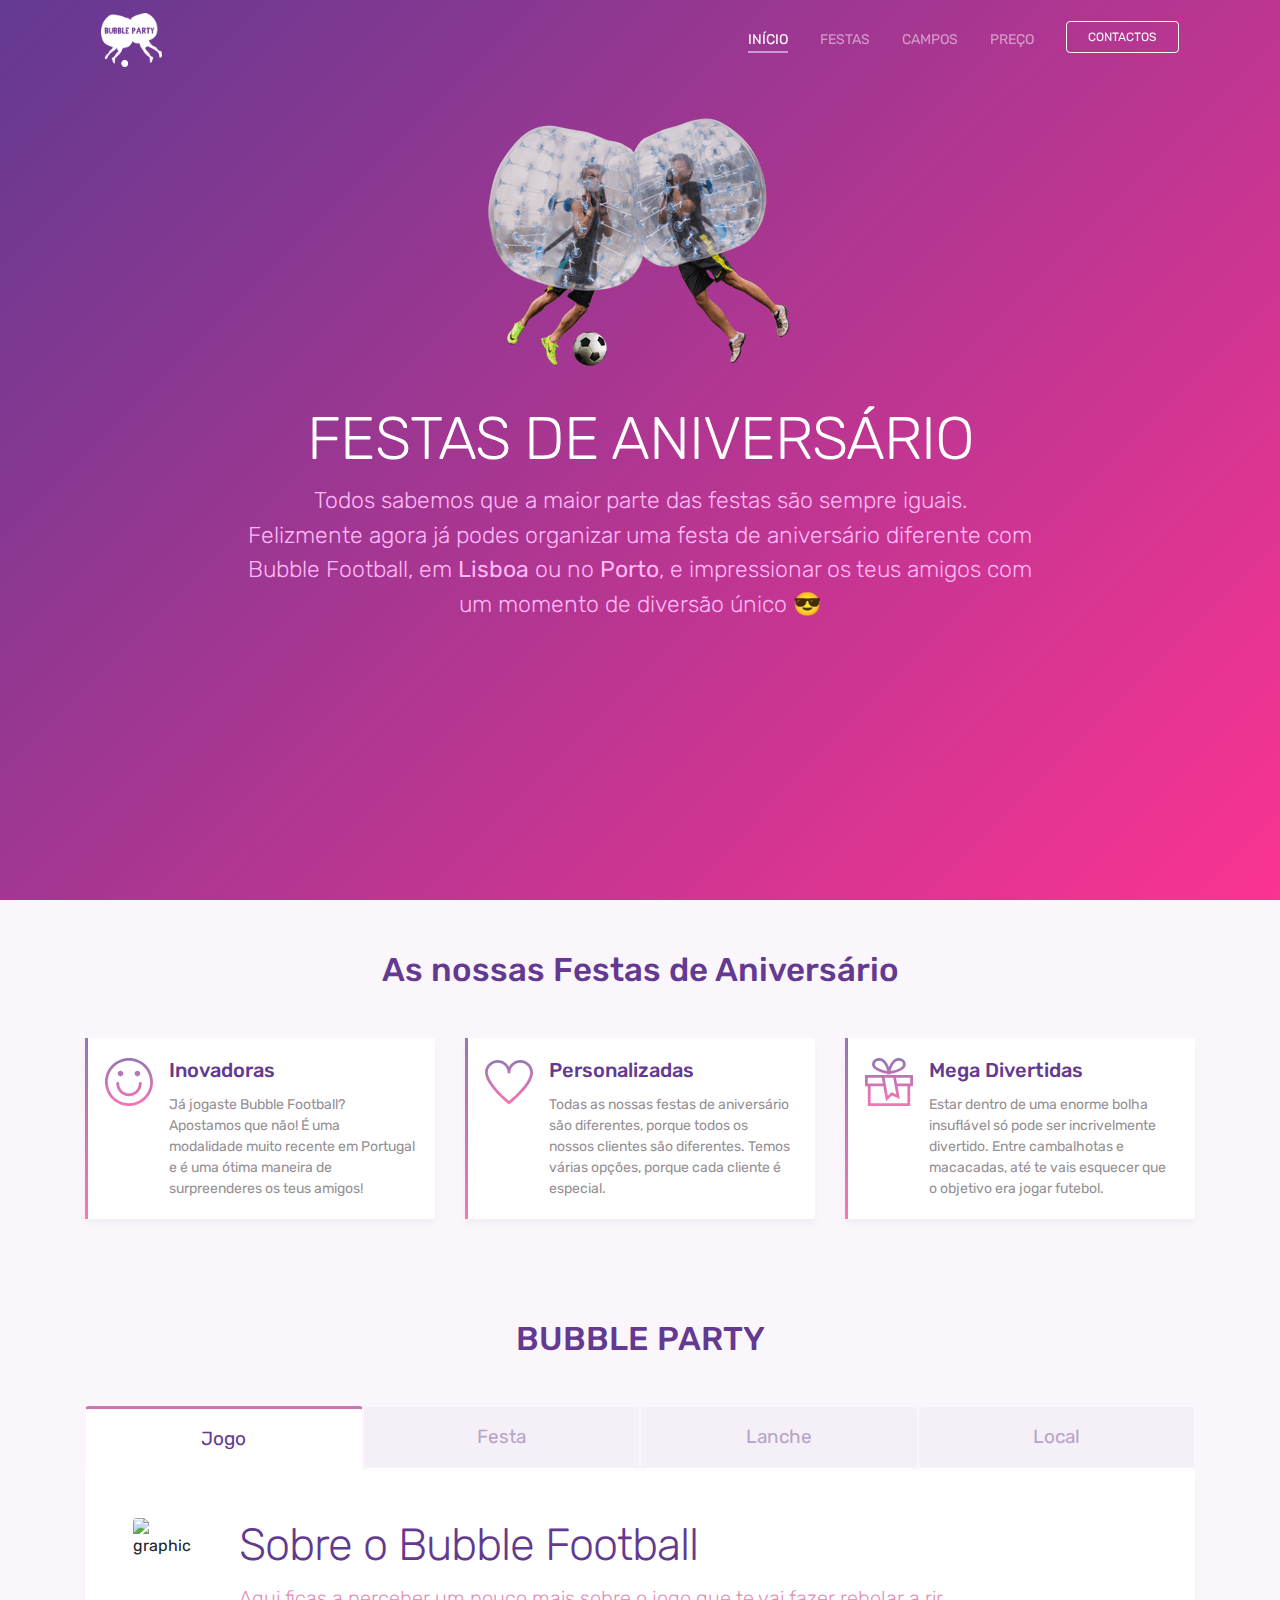
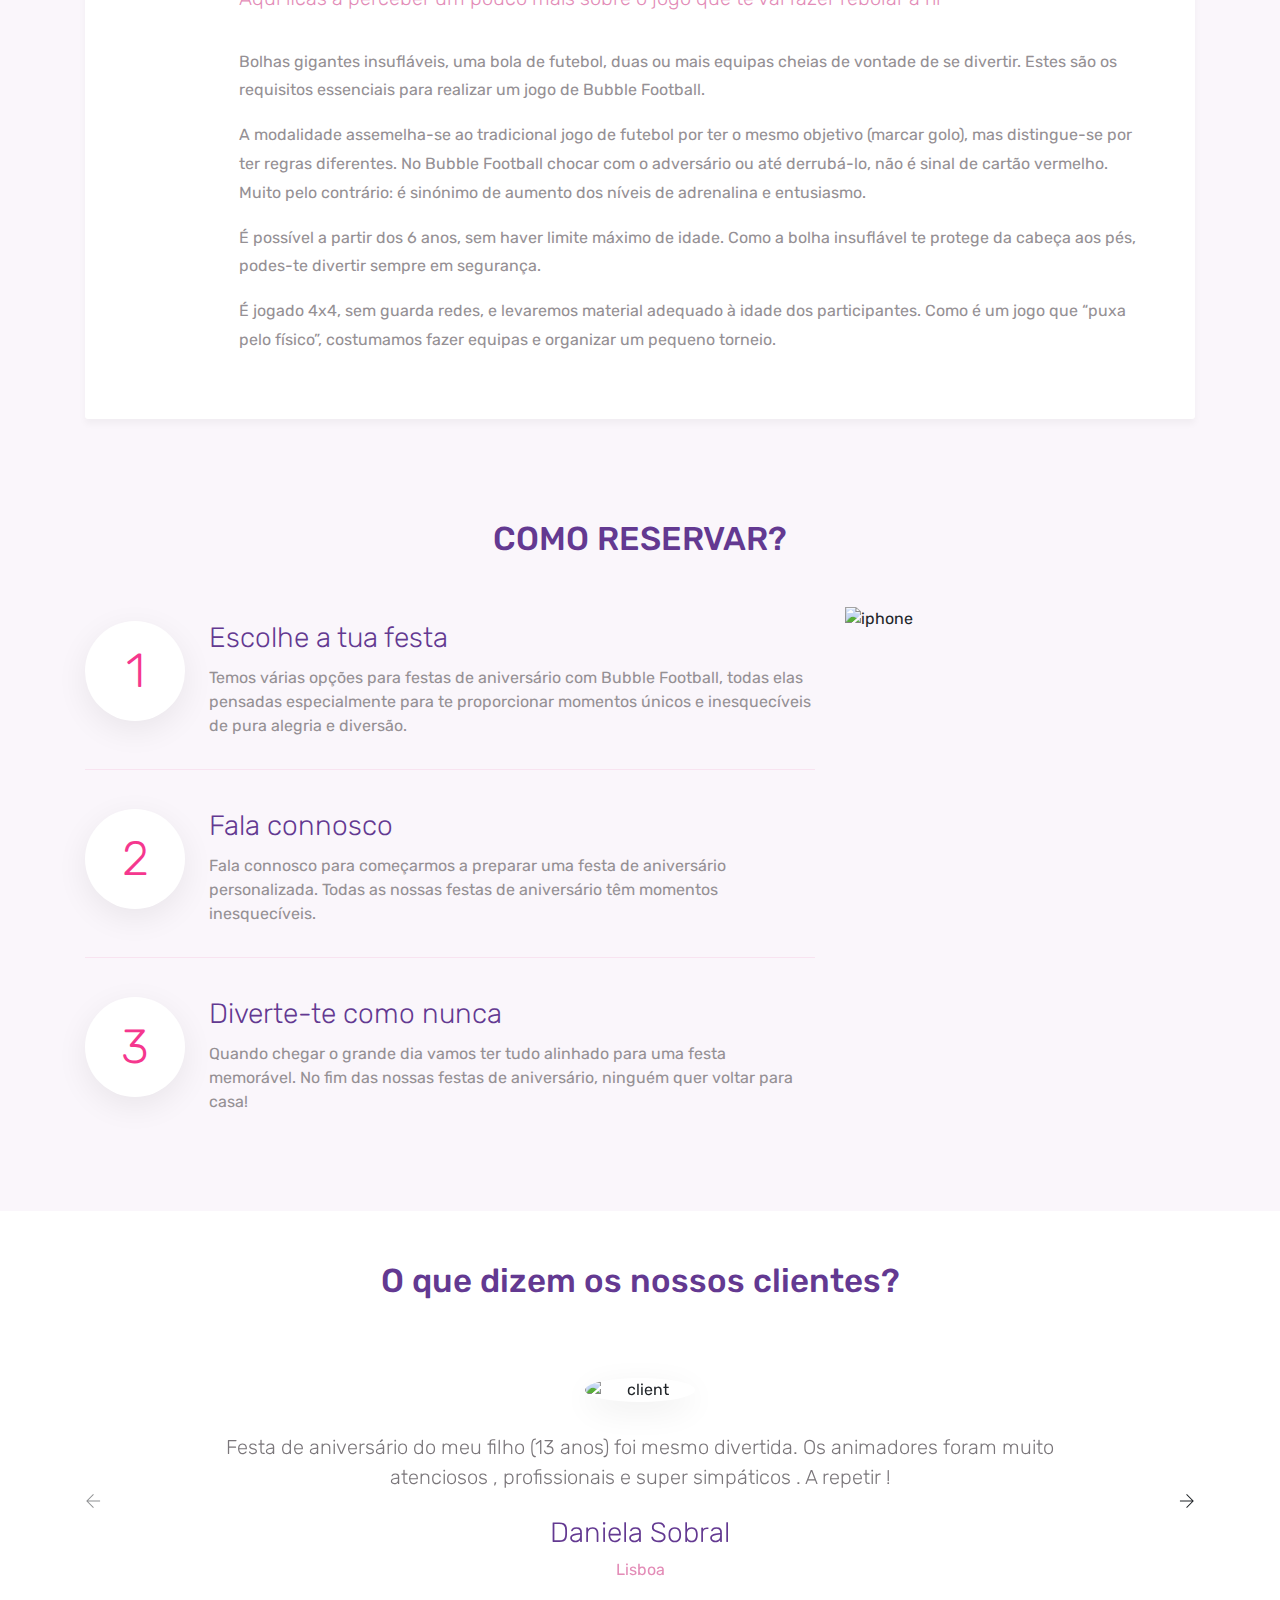
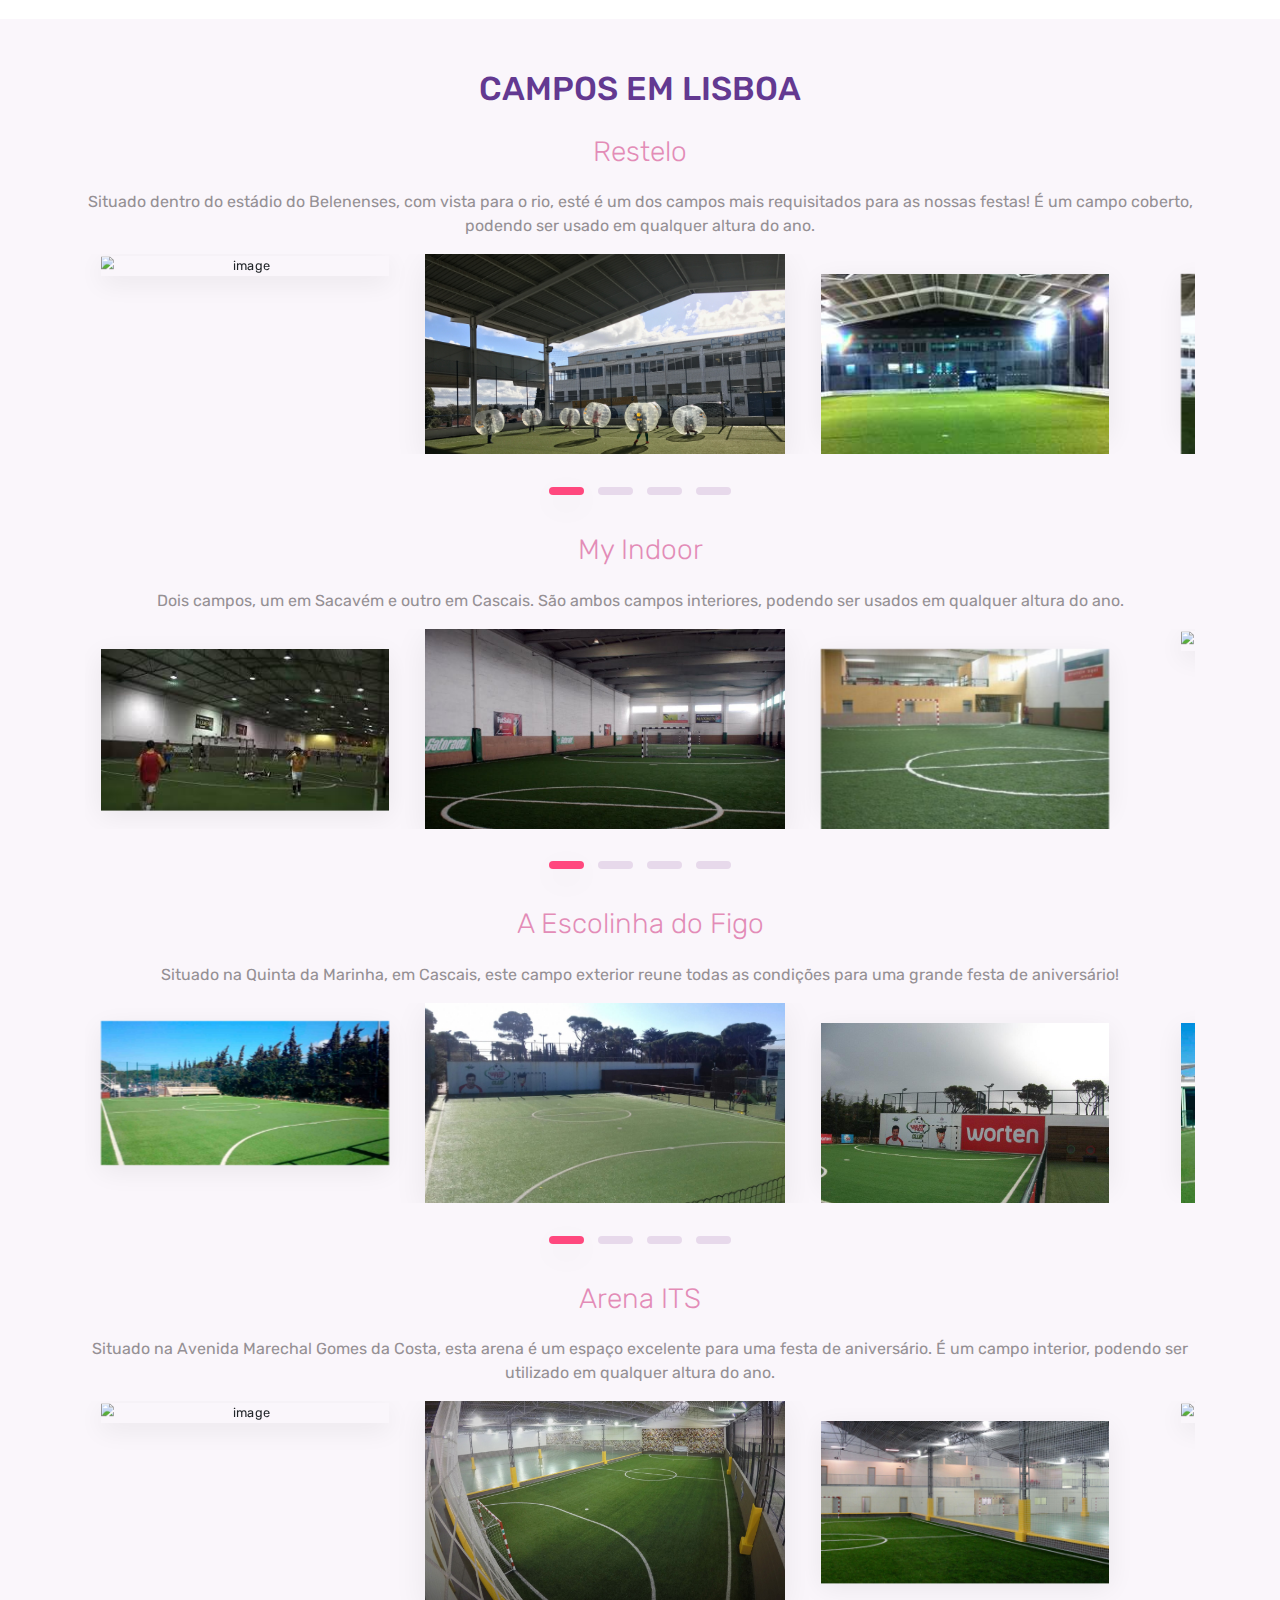
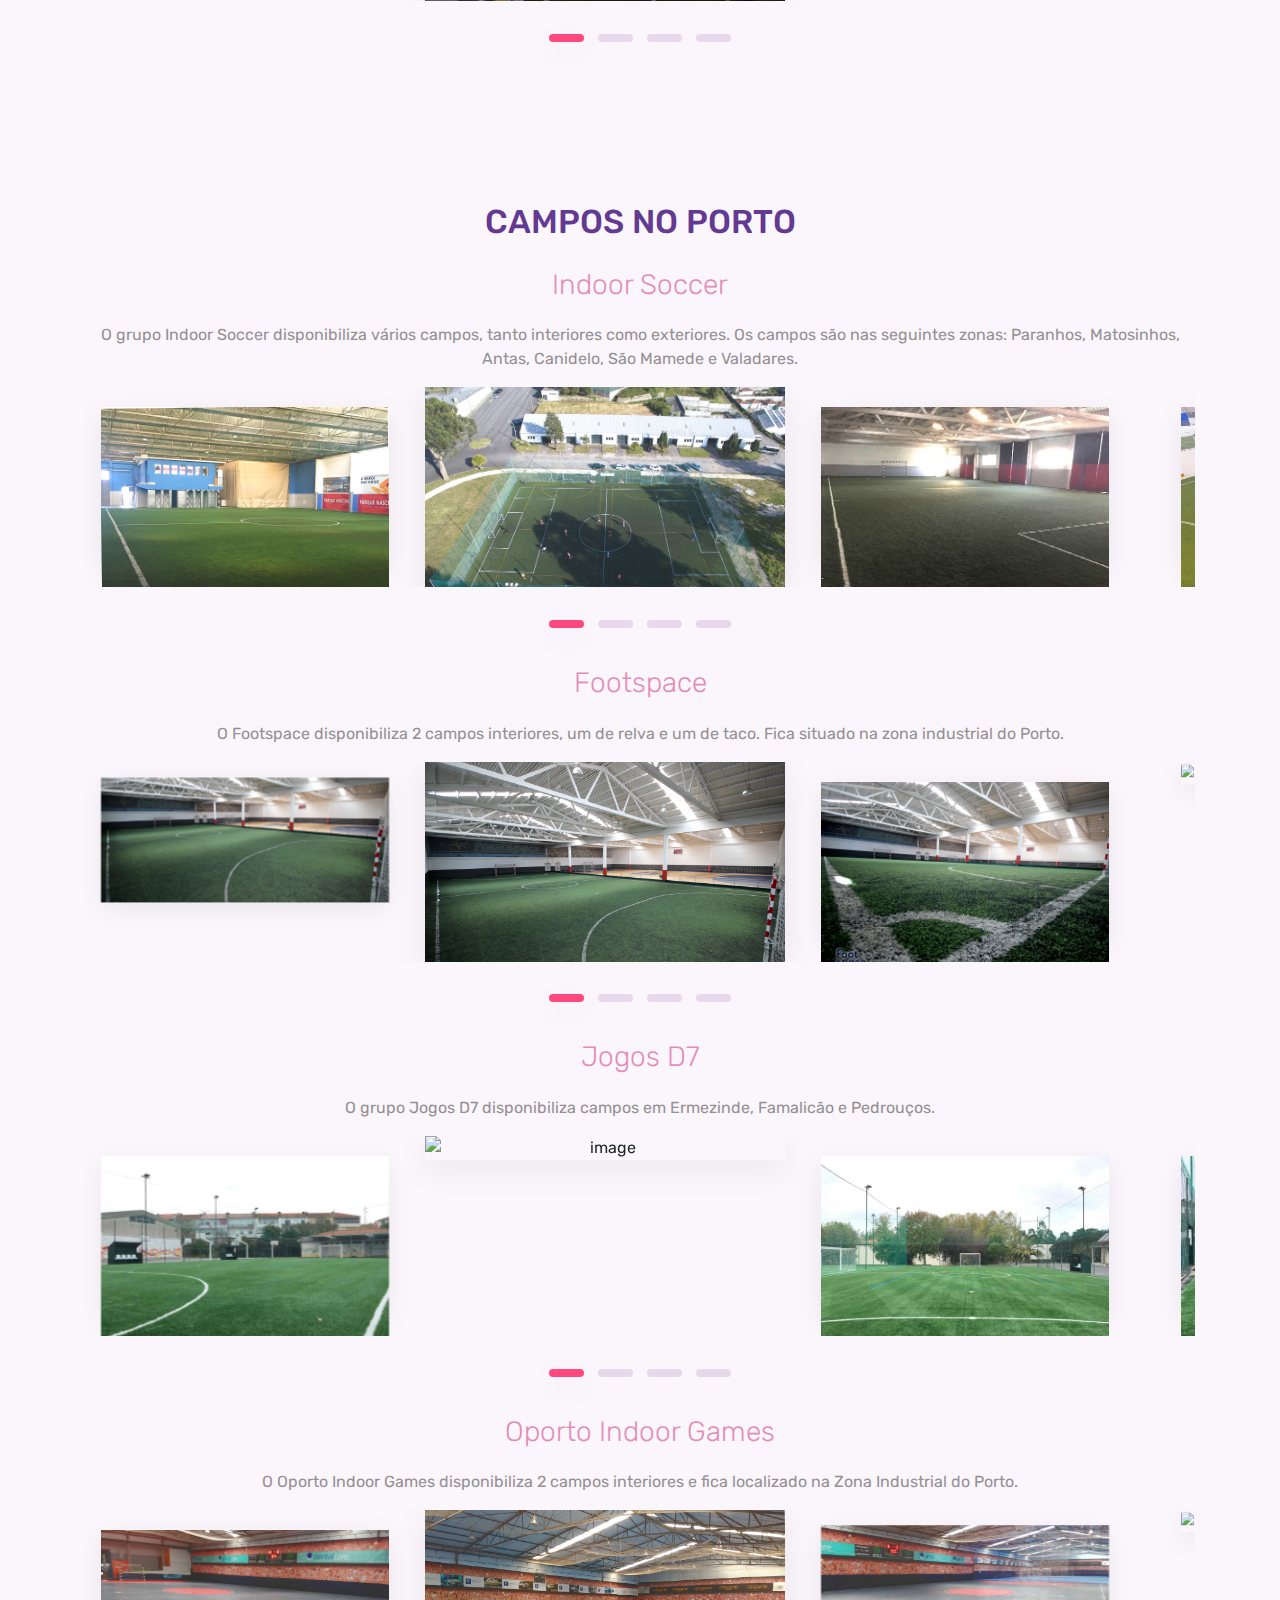
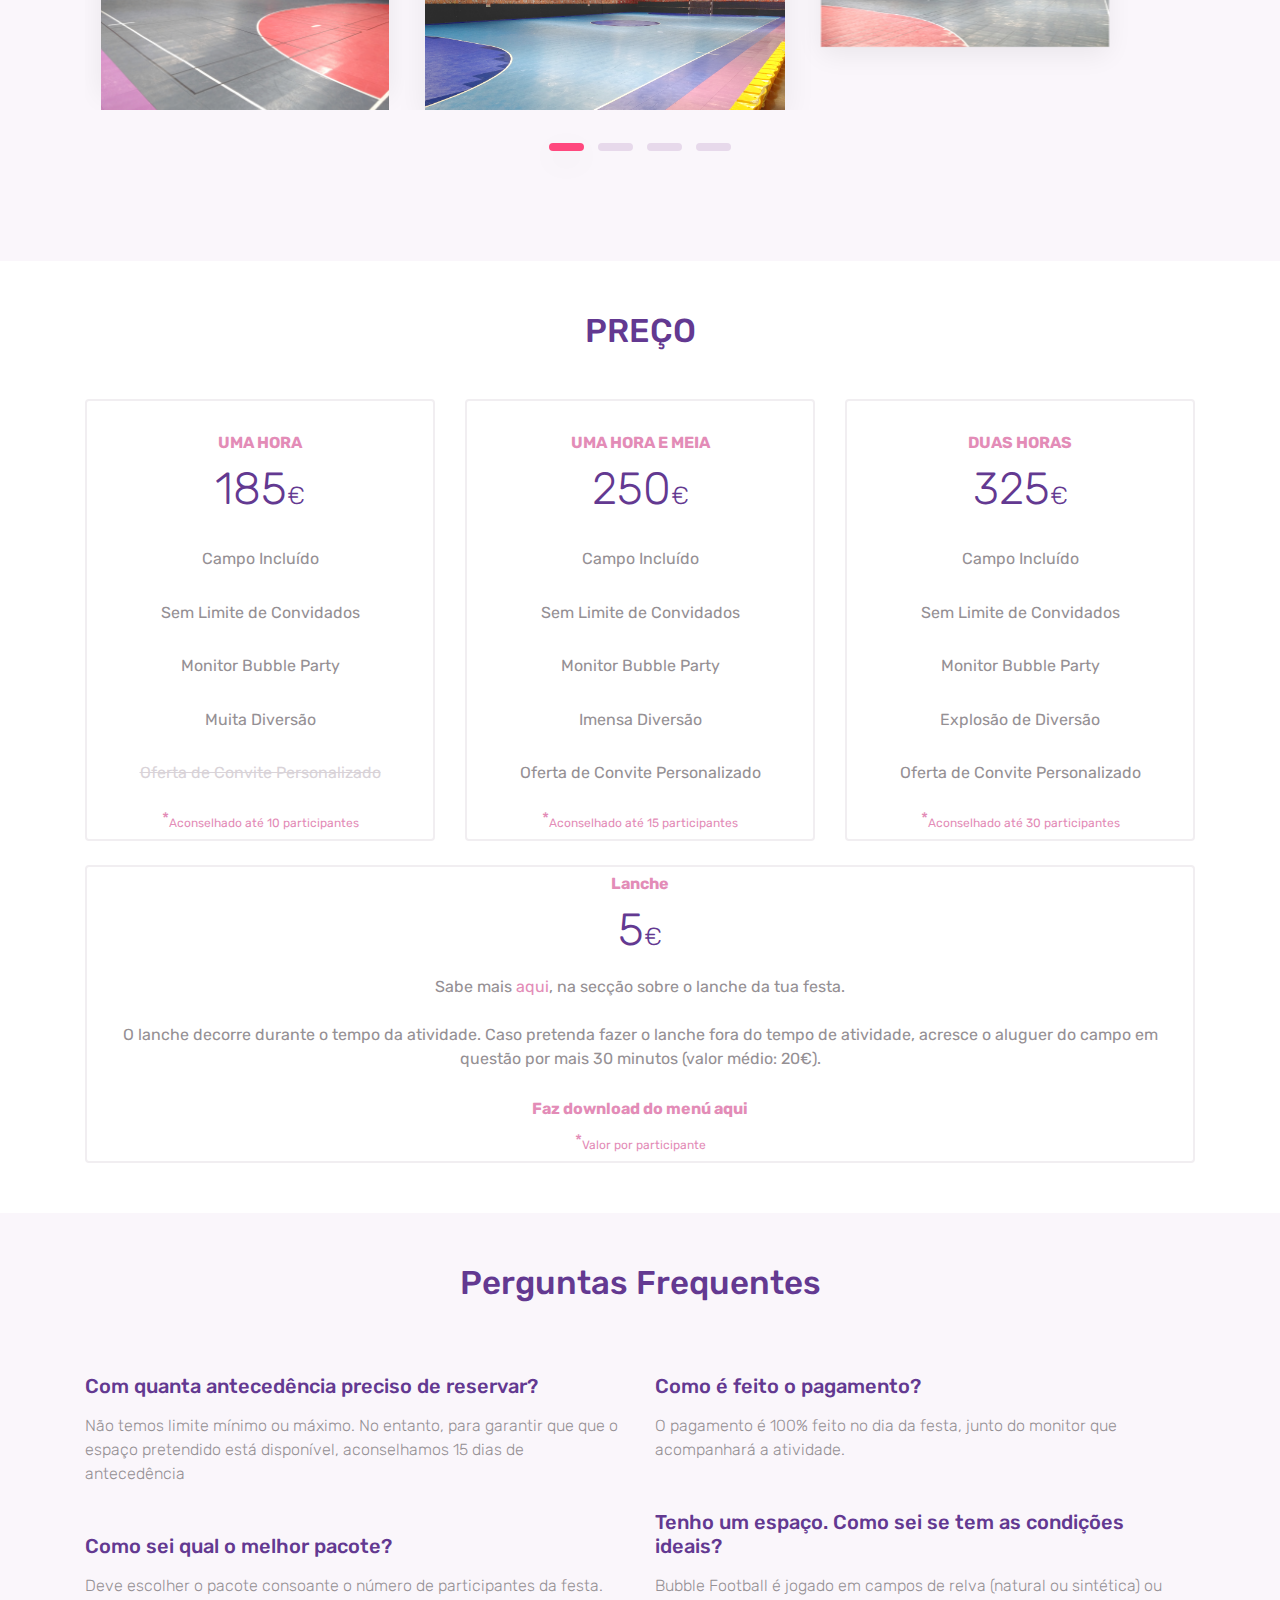
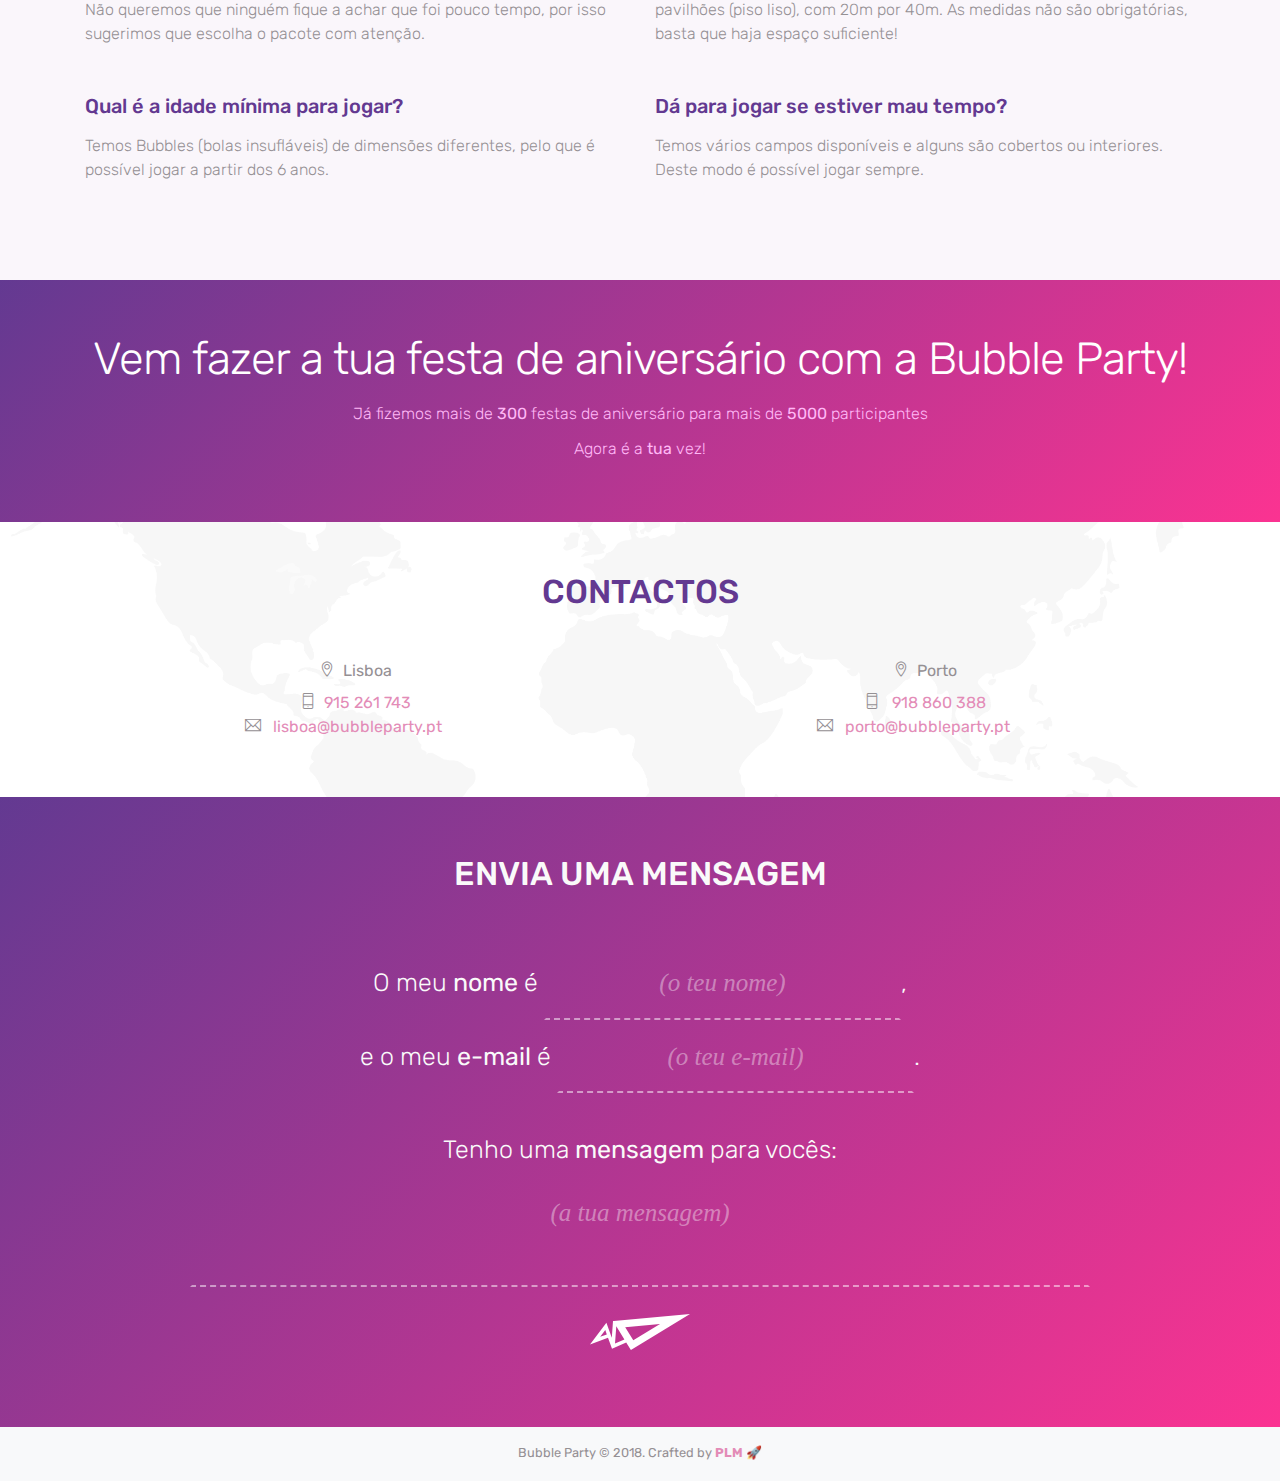
==== commit 3a0e11d9: "j" ====
--- a/index.html
+++ b/index.html
@@ -246,7 +246,9 @@
                             <p class="lead">Aqui ficas a perceber um pouco mais sobre o lanche da tua festa de aniversário </p>
                             <p>Para     que o cliente fique sempre o mais satisfeito possível, temos duas opções:</p>
                                 
-                            <ul><li><b>Nós tratamos do lanche</b>: Com esta opção não tens de te preocupar com nada. Temos uma empresa parceira que fica responsável pelo lanche da tua festa e trata de tudo. Só tens de aproveitar!</li></ul>
+                            <ul><li><b>Nós tratamos do lanche</b>: Com esta opção não tens de te preocupar com nada. Temos uma empresa parceira que fica responsável pelo lanche da tua festa e trata de tudo. Só tens de aproveitar!<br><br>
+                                
+                                O lanche decorre durante o tempo da atividade. Caso pretenda fazer o lanche fora do tempo de atividade, acresce o aluguer do campo em questão por mais 30 minutos (valor médio: 20€).</li></ul>
                   <center>  <a href="/images/Lanche%20Bubble%20Party.pdf" download > <b>Faz download do menú aqui</b></a></center>
                                 <br>
                              <ul><li><b>O cliente trata do lanche</b>: Com esta opção, que fica mais em conta, fica o cliente responsável pelo lanche da festa. Para facilitar, nós disponibilizamos mesas de suporte, ou um espaço próprio para o lanche (consoante o local escolhido para a festa)</li></ul>
@@ -589,8 +591,8 @@
                         <span class="price">5<sub>€</sub></span>
                     </div>
                     <ul class="list-group list-group-flush">
-                        <div class="list-group-item3">Sabe mais <a href="#features">aqui</a>, na secção sobre o lanche da tua festa.</div>
-                        <center>  <a href="/images/Lanche%20Bubble%20Party.pdf" download> <b>Faz download do menú aqui</b></a>
+                        <div class="list-group-item3">Sabe mais <a href="#features">aqui</a>, na secção sobre o lanche da tua festa.<br> <br>O lanche decorre durante o tempo da atividade. Caso pretenda fazer o lanche fora do tempo de atividade, acresce o aluguer do campo em questão por mais 30 minutos (valor médio: 20€).</div>
+                        <center>  <a href="/images/Lanche%20Bubble%20Party.pdf" download> <br><b>Faz download do menú aqui</b></a>
                          <div class="list-group-item1">*<sub>Valor por participante</sub></div></center>
                     </ul>
                     <!-- <div class="card-body">
@@ -712,18 +714,21 @@
      <div class="section bg-gradient">
         <div class="container">
         
-
+ <div class="section-title">
+                
+                <h33>ENVIA UMA MENSAGEM</h33>
+            </div>
 <form id="contact-form" action="https://formspree.io/festas@bubbleparty.pt"
                           method="POST">
-  <p1>Olá Bubble Party!</p1> <br>
+  
   <p1>O meu
     <label for="your-name">nome</label> é
-    <input type="text" name="nome"  id="your-name" minlength="3" placeholder="(o teu nome)" required> e</p1> <br>
+    <input type="text" name="nome"  id="your-name" minlength="3" placeholder="(o teu nome)" required>,</p1> <br>
  
 
-  <p1>o meu
+  <p1>e o meu
     <label for="email">e-mail</label> é
-    <input type="email" name="e-mail" name="_replyto" id="email" placeholder="(o teu e-mail)" required>
+    <input type="email" name="e-mail" name="_replyto" id="email" placeholder="(o teu e-mail)" required>.
   </p1><br><br>
 
   <p1> Tenho uma
--- a/css/style.css
+++ b/css/style.css
@@ -64,6 +64,12 @@
 
 h3 {
     color: #633991;
+    font-size: 33px;
+    font-weight: 500;
+}
+
+h33 {
+    color: #fafafa;
     font-size: 33px;
     font-weight: 500;
 }
@@ -766,7 +772,7 @@
 
 
 #contact-form {
-  max-width: 100%;
+  max-width: 90%;
   margin: 0 auto;
      text-align: center;
   font-weight: 300;
@@ -778,13 +784,13 @@
   cursor: pointer;
 }
 
-textarea,
+laberl,
 input {
   border: none;
   outline: none;
   border-radius: 0;
   text-align: center;
-  background: none;
+  background: transparent;
   font-weight: 700;
   font-family: 'Lato', georgia;
   font-size: 25px;
@@ -796,17 +802,35 @@
   cursor: text;
 }
 
+textarea,
+input {
+  border: none;
+  outline: none;
+  border-radius: 0;
+  text-align: center;
+  background: transparent;
+  font-weight: 700;
+  font-family: 'Lato', georgia;
+  font-size: 25px;
+  color: rgba(255, 255, 255, 1);
+  max-width: 90%;
+  padding: 1rem;
+  border: 2px dashed rgba(255, 255, 255, 0);
+  box-sizing: border-box;
+  cursor: text;
+}
+
 textarea {
   text-align: left;
   /* overflow:hidden; */
   
   resize: none;
-  width: 100%;
-  border-color: rgba(255, 255, 255, 0)
+  width: 90%;
+  border-color: rgba(255, 255, 255, 0);
 }
 
 textarea:focus {
-  background-color: rgba(255, 255, 255, 0.2);
+ 
   border: 2px dashed rgba(255, 255, 255, 1);
 }
 
@@ -830,7 +854,6 @@
 
 input:focus {
   border-bottom: 2px dashed rgba(255, 255, 255, 1);
-  background-color: rgba(255, 255, 255, 0.2);
 }
 
 input:required:valid {
@@ -891,7 +914,7 @@
   border: none;
   outline: none;
     align-self: center;
-  margin: 1vmax;
+  margin-top: 2vmax;
 }
 
 button:hover small {
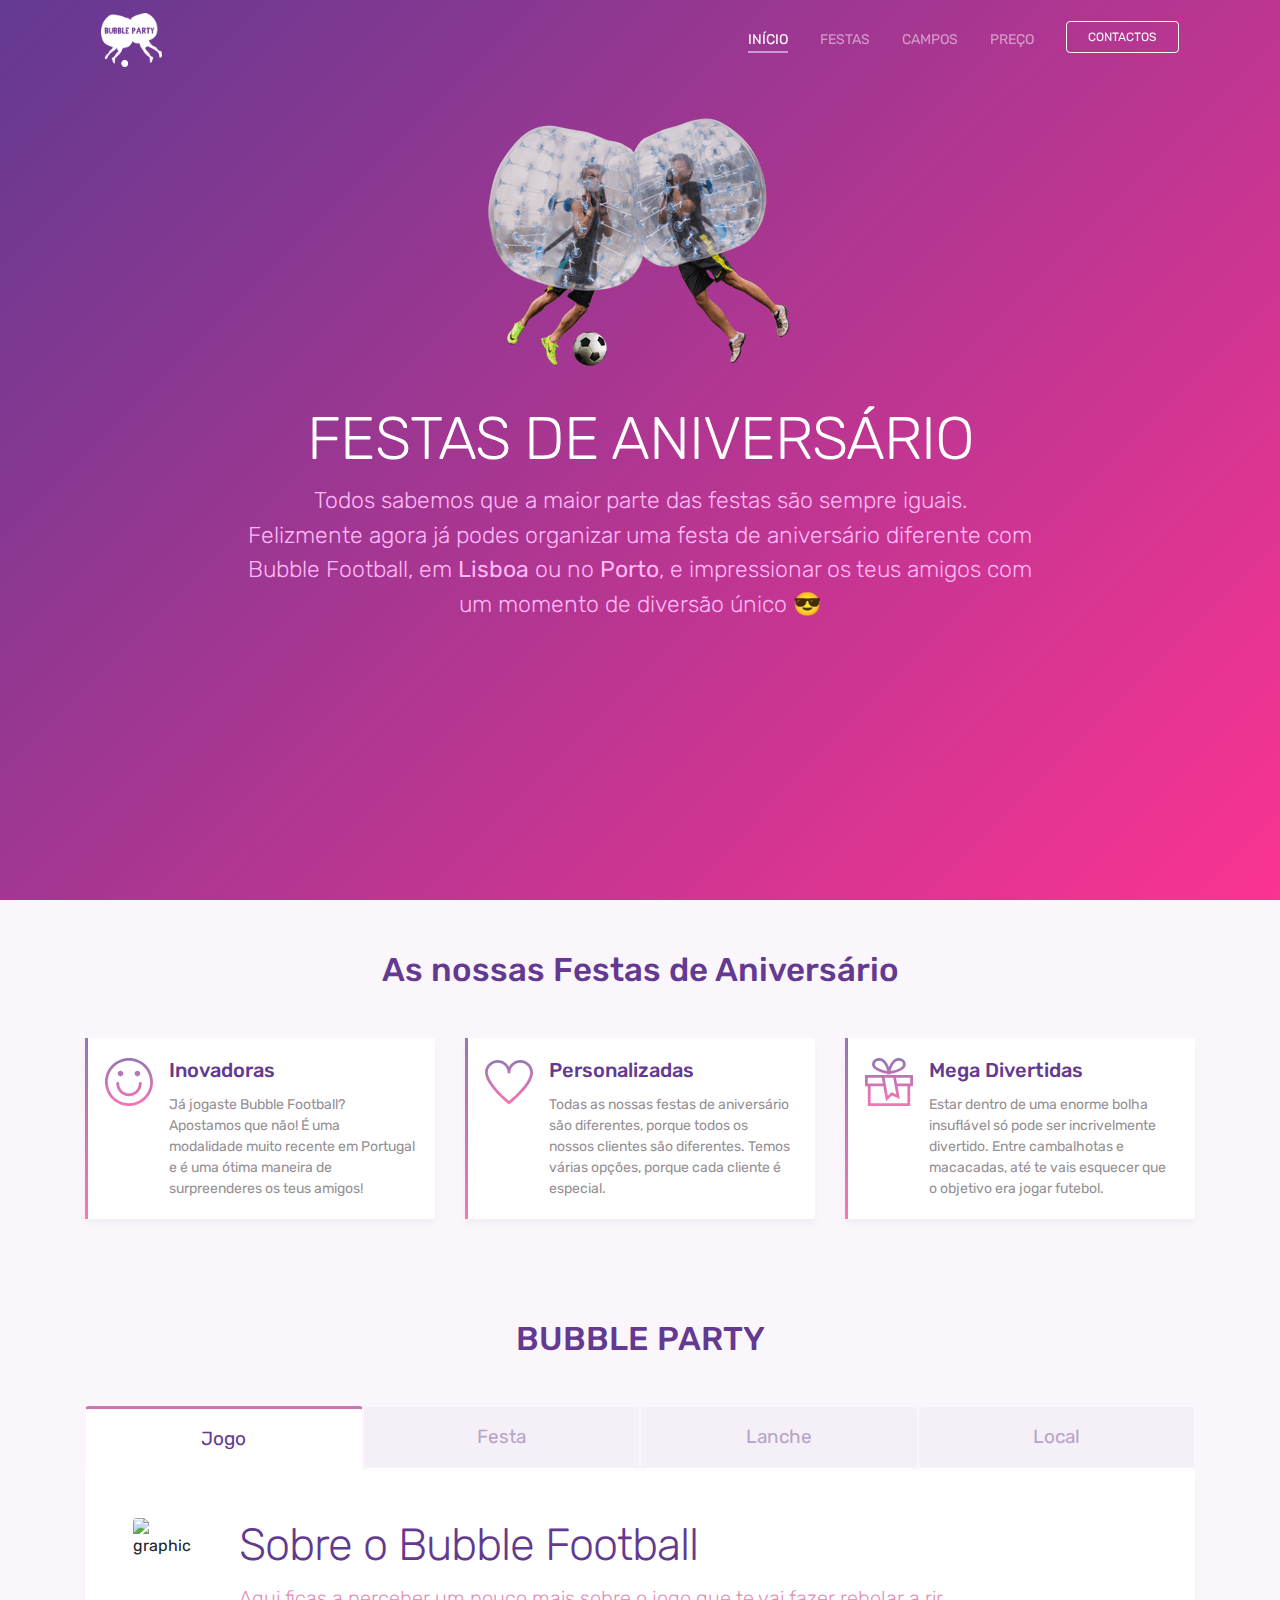
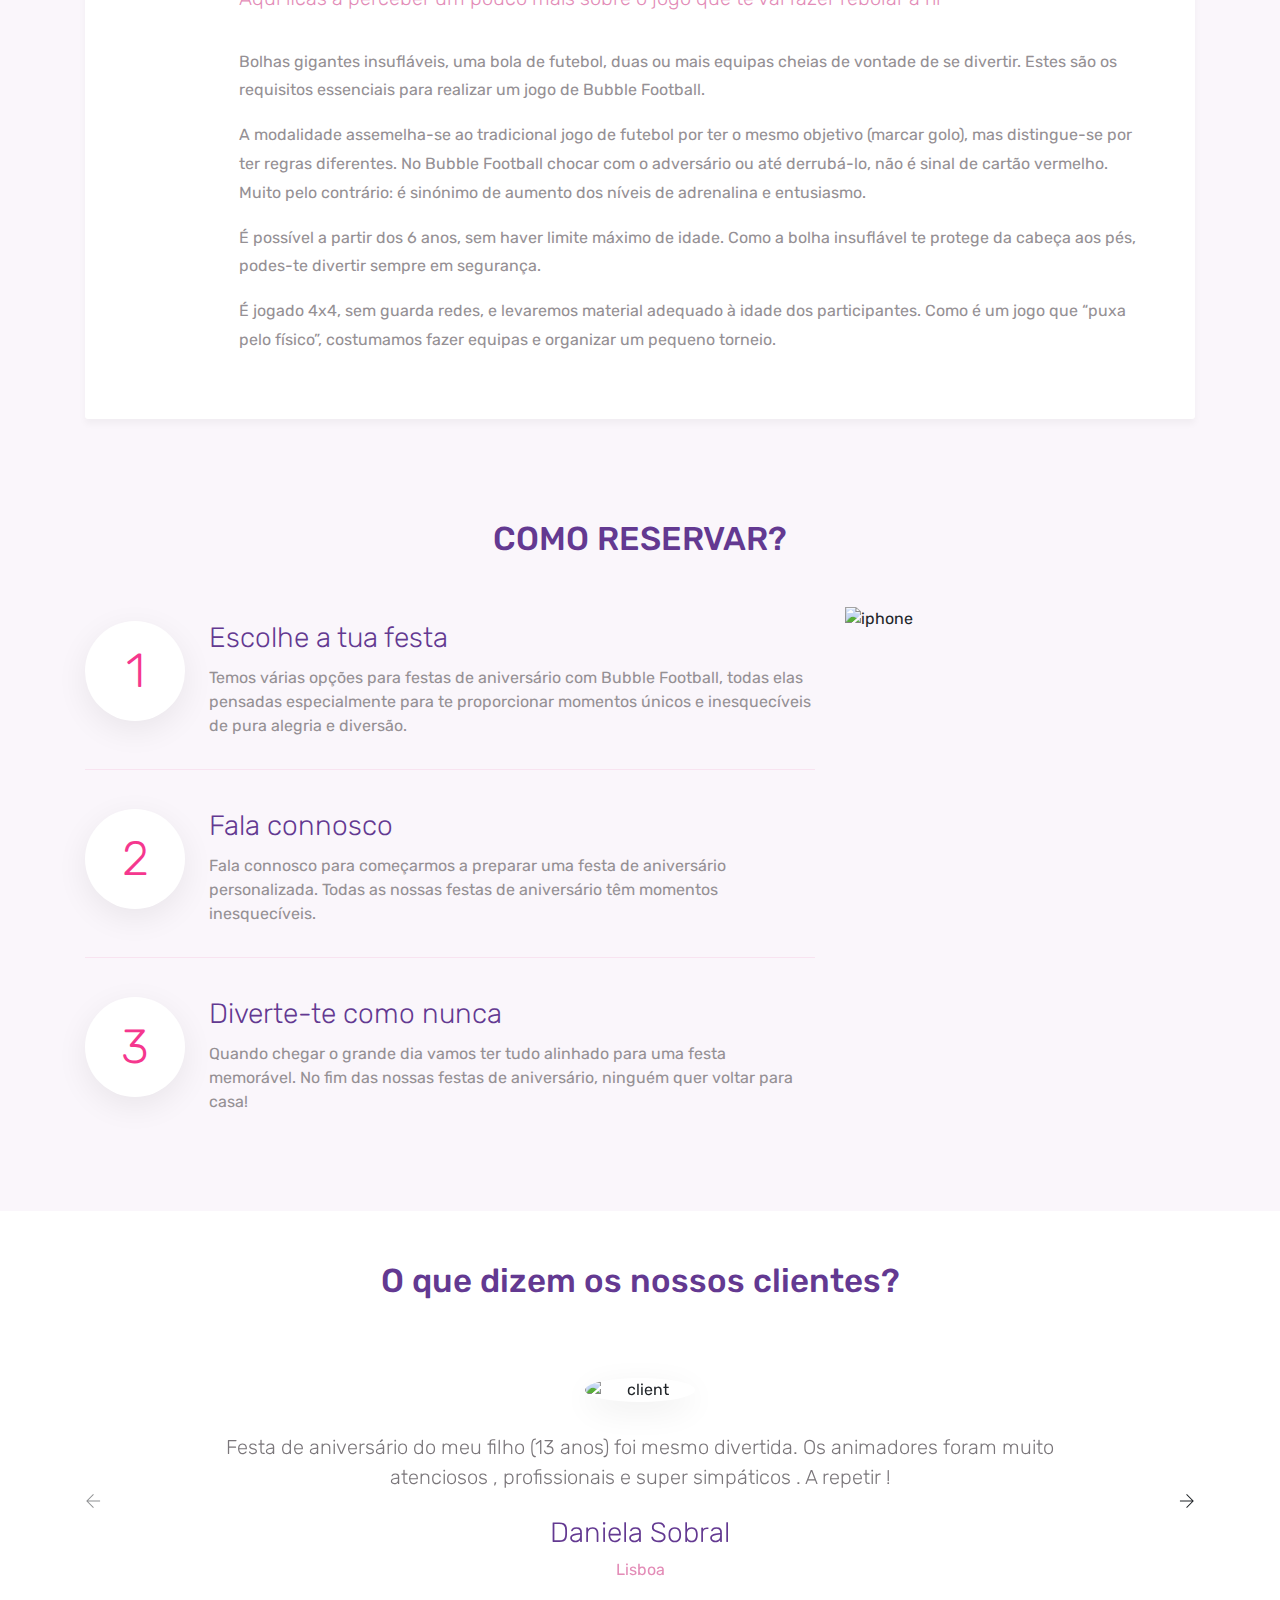
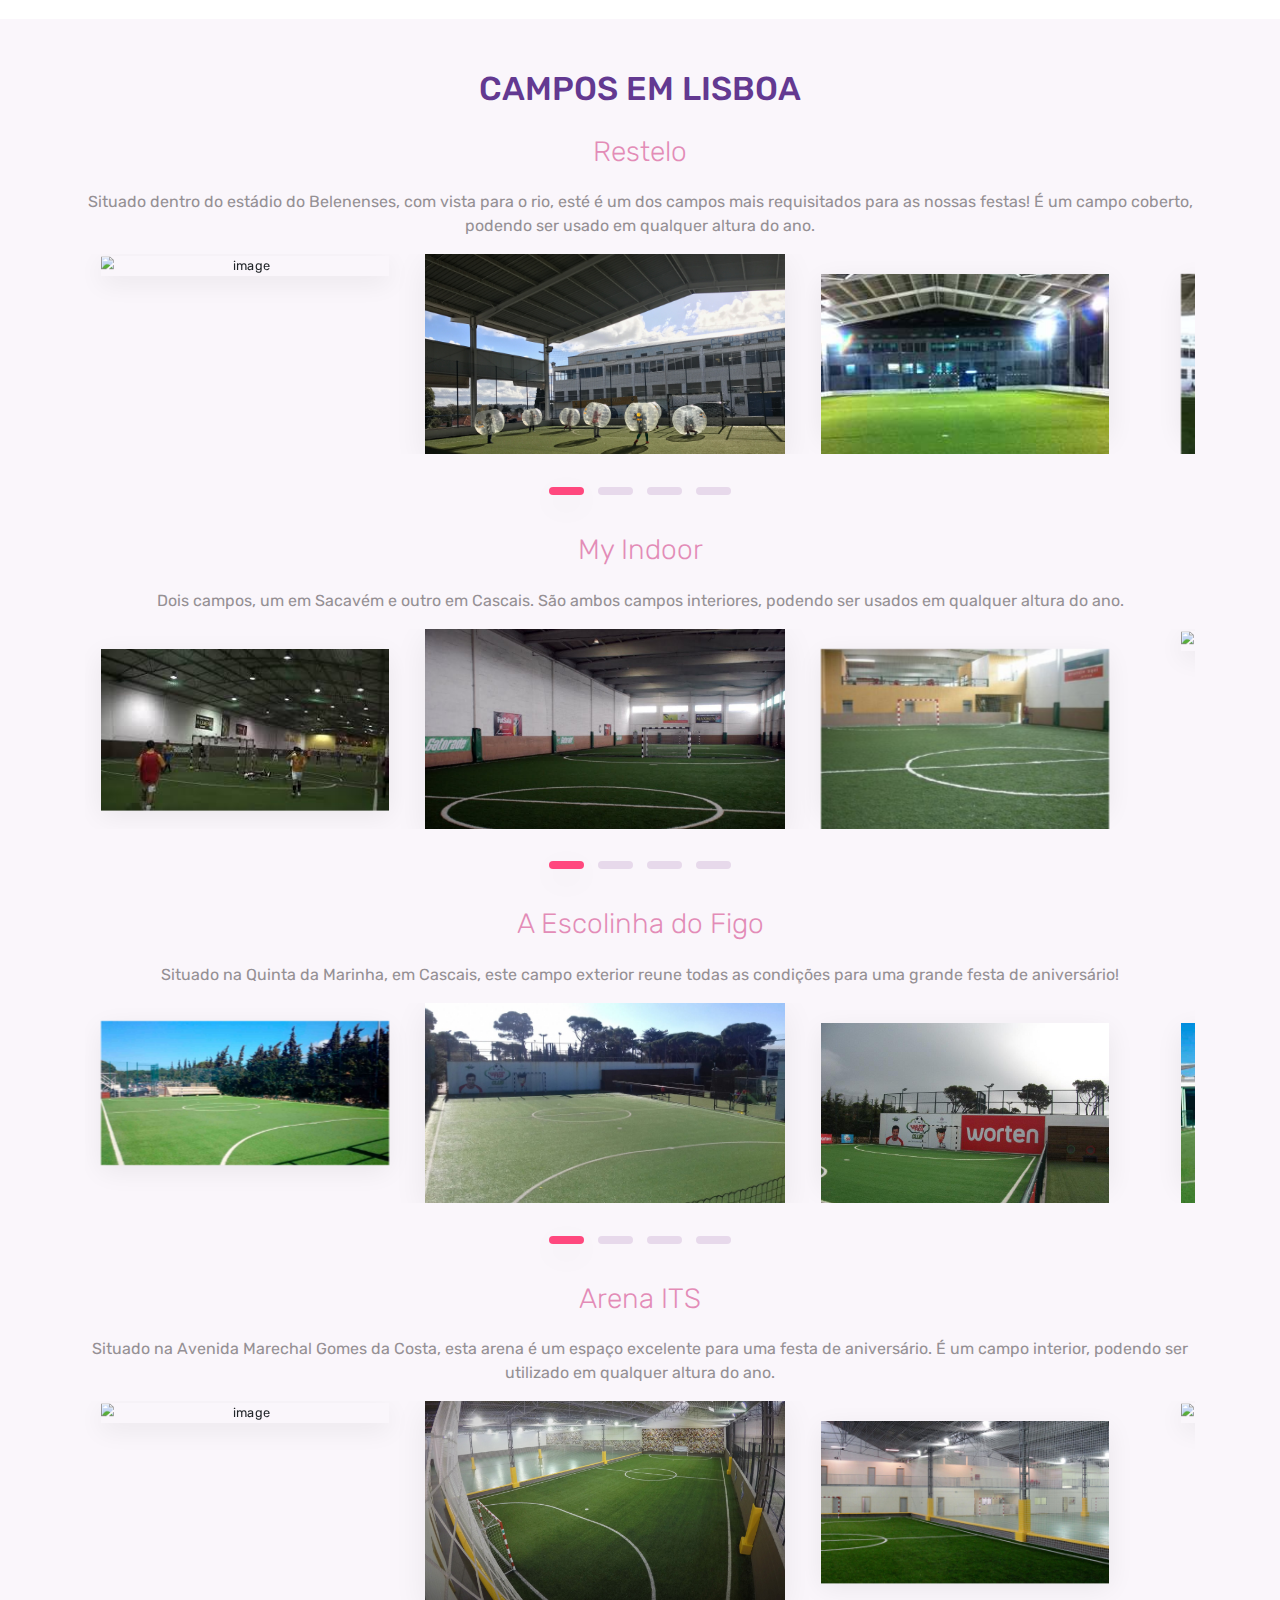
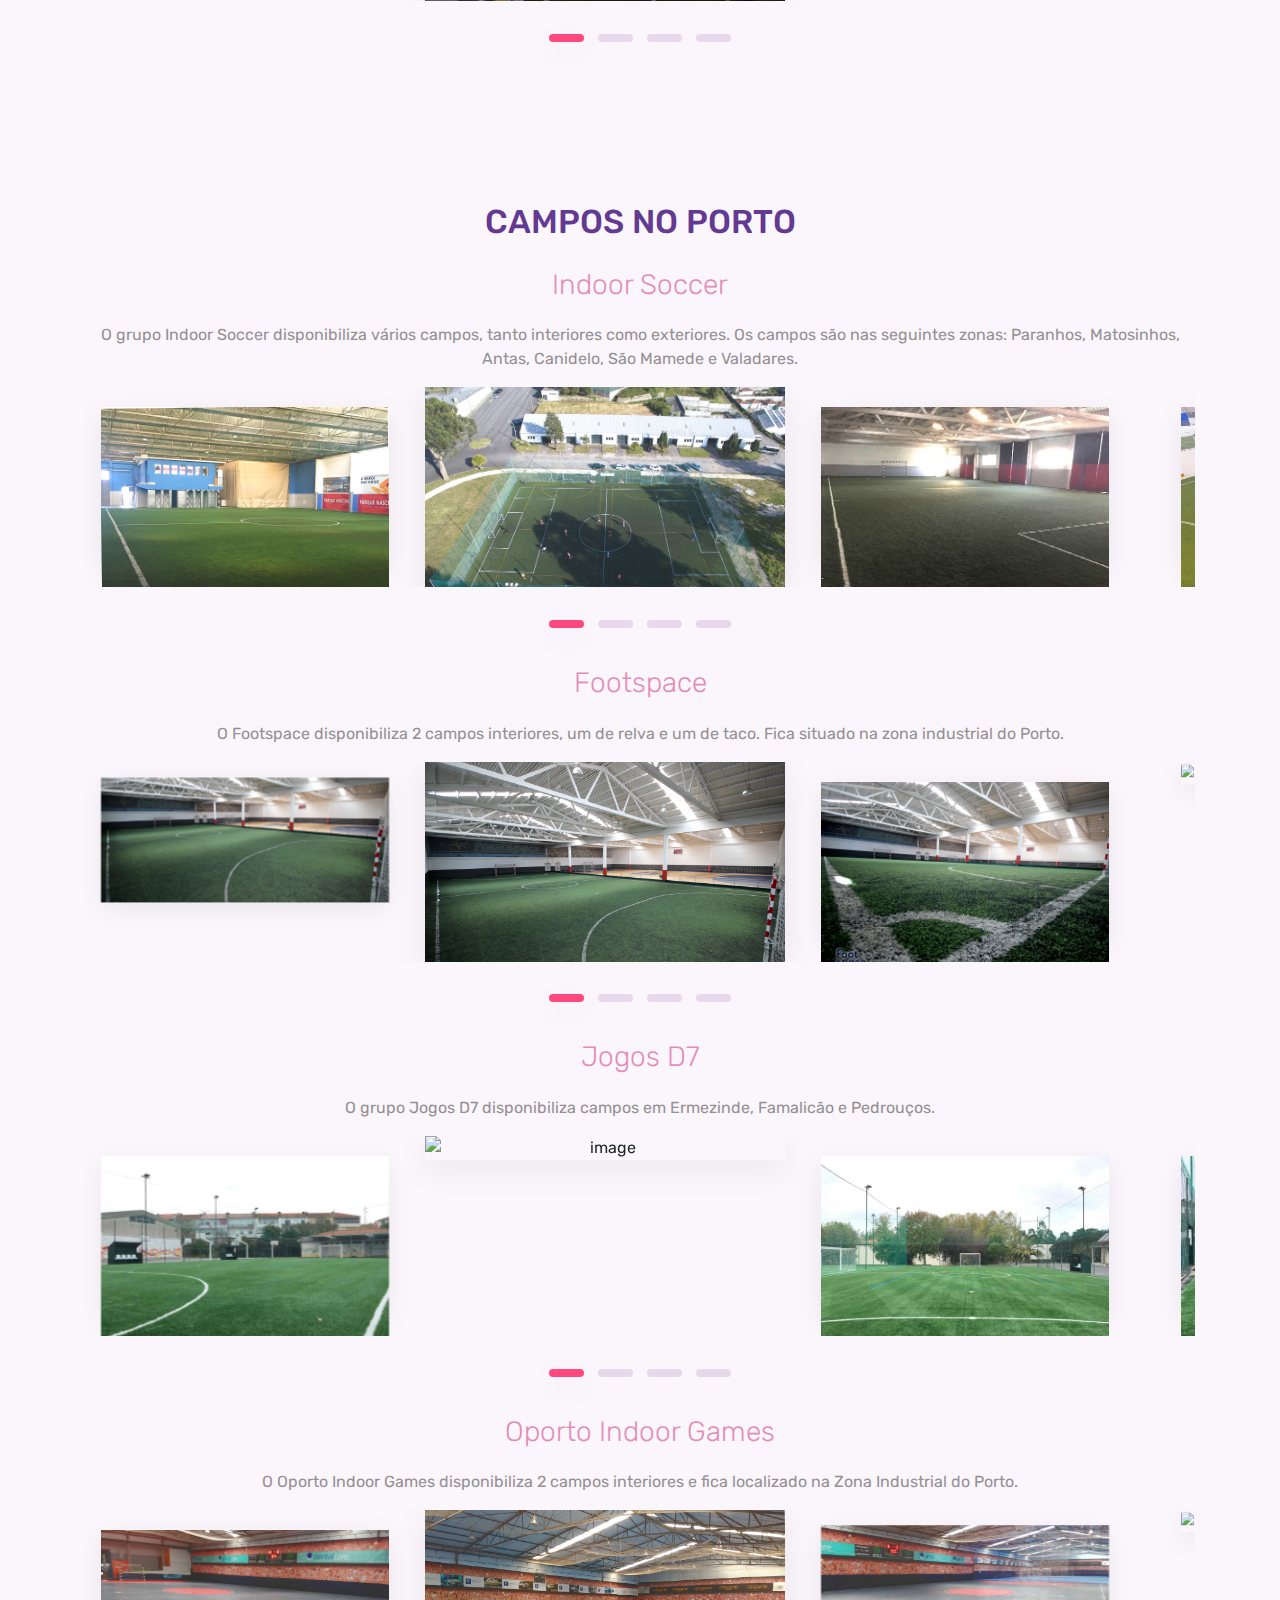
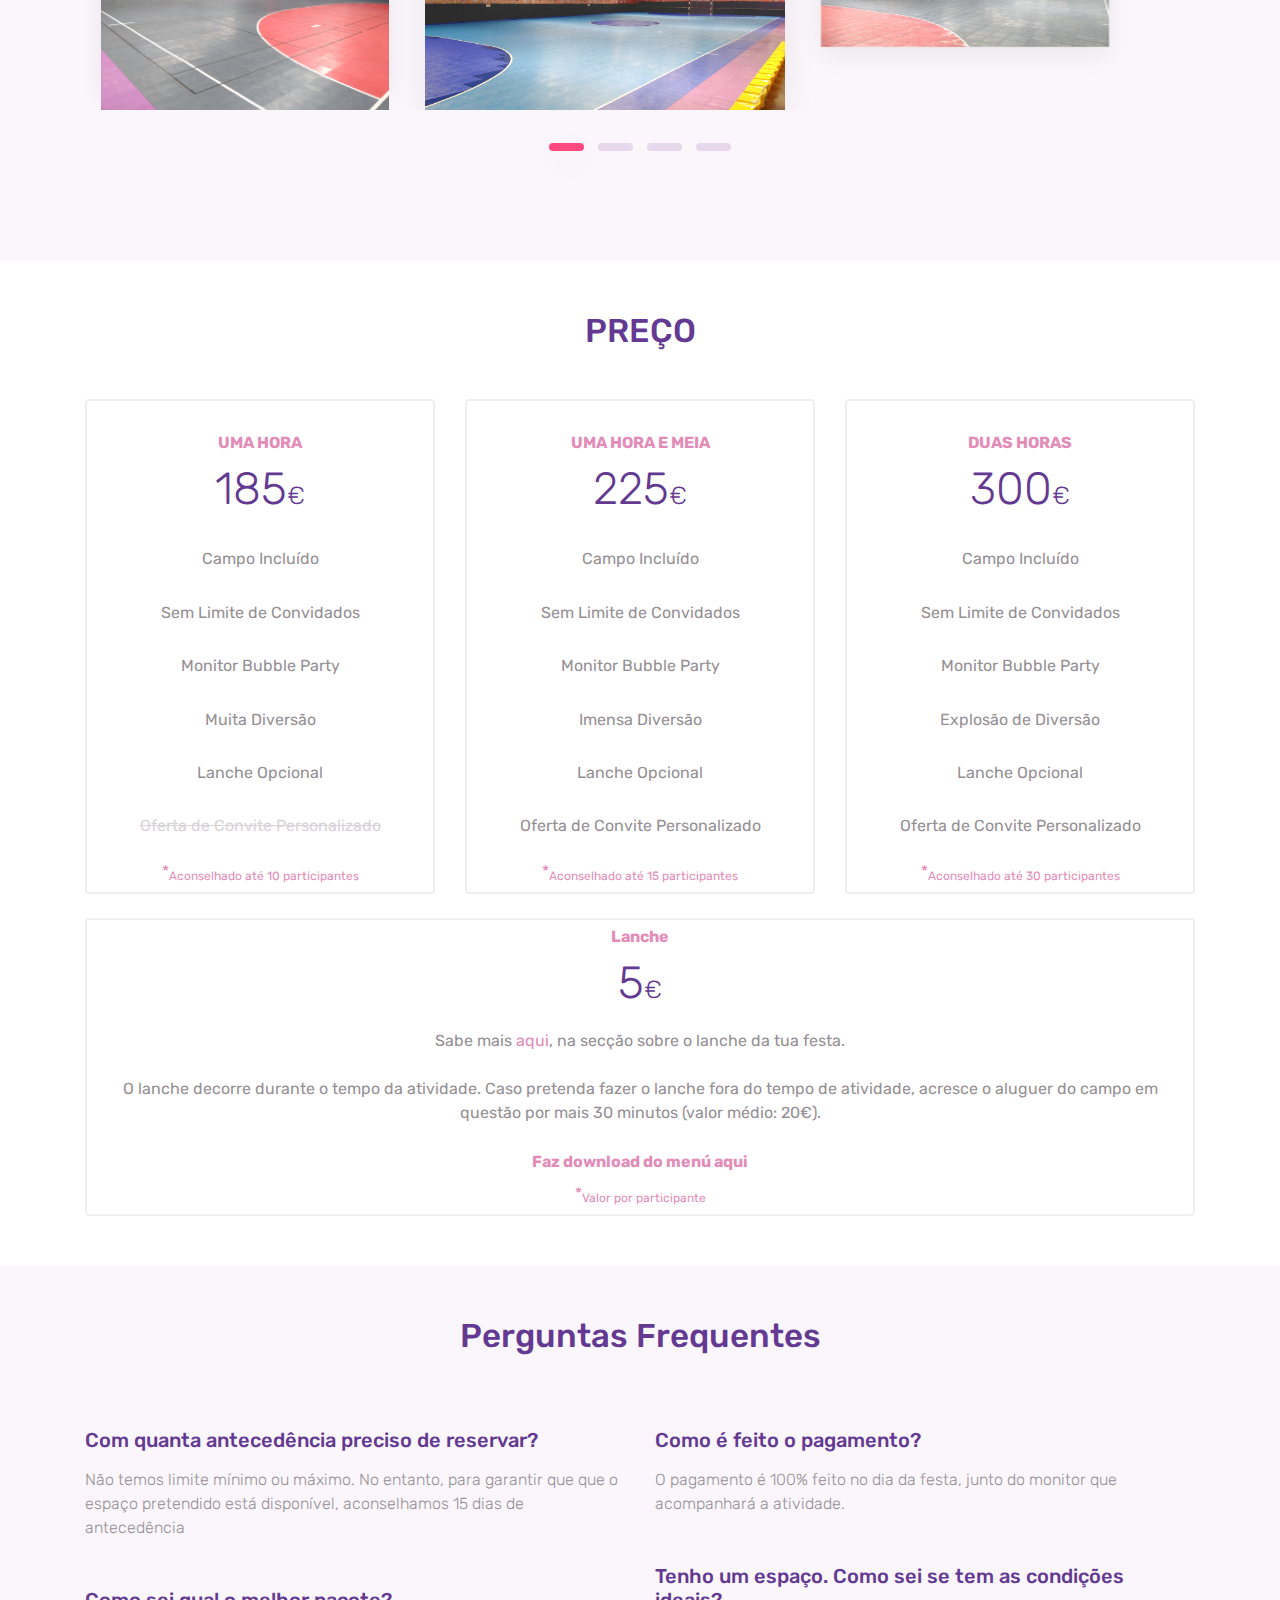
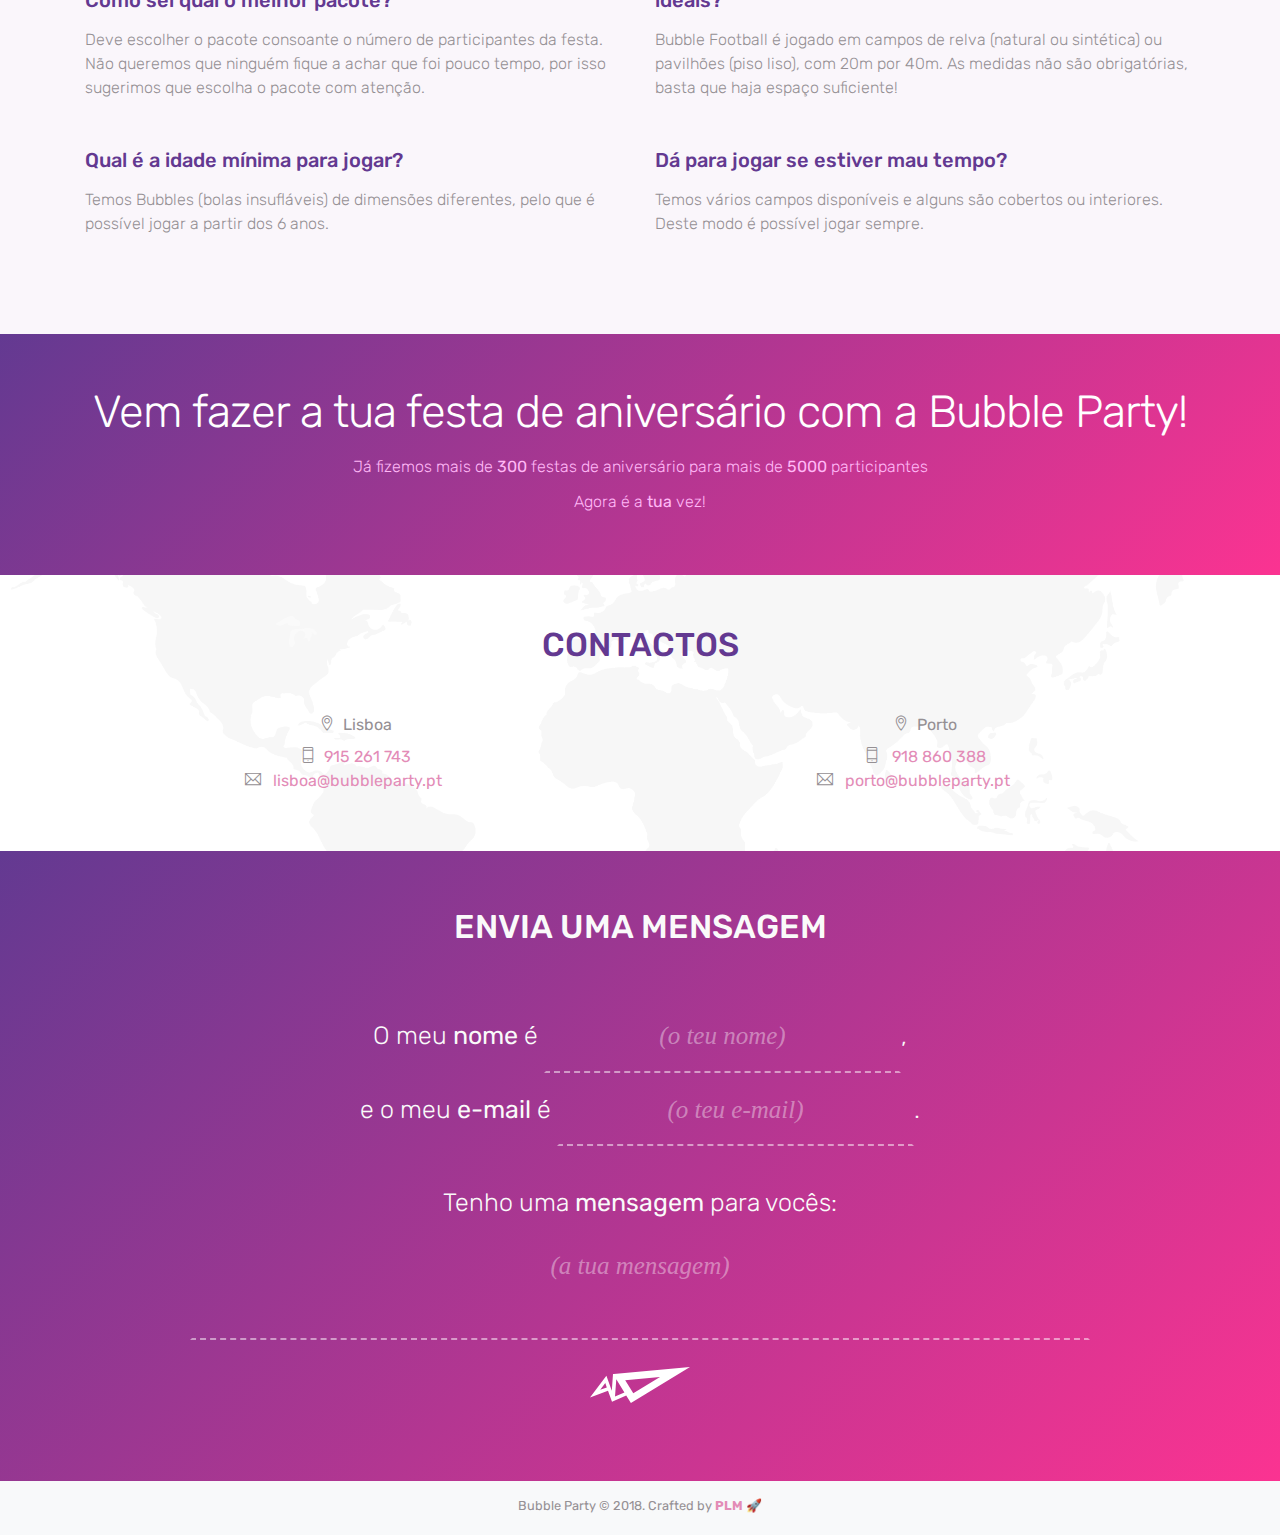
==== commit 586c5287: "n" ====
--- a/index.html
+++ b/index.html
@@ -51,6 +51,17 @@
 <link rel="mask-icon" href="/safari-pinned-tab.svg" color="#f73392">
 <meta name="theme-color" content="#ffffff">
 
+    <!-- Hotjar Tracking Code for http://www.bubbleparty.pt -->
+<script>
+    (function(h,o,t,j,a,r){
+        h.hj=h.hj||function(){(h.hj.q=h.hj.q||[]).push(arguments)};
+        h._hjSettings={hjid:890226,hjsv:6};
+        a=o.getElementsByTagName('head')[0];
+        r=o.createElement('script');r.async=1;
+        r.src=t+h._hjSettings.hjid+j+h._hjSettings.hjsv;
+        a.appendChild(r);
+    })(window,document,'https://static.hotjar.com/c/hotjar-','.js?sv=');
+</script>
     
 </head>
 
@@ -536,6 +547,7 @@
                         <div class="list-group-item">Sem Limite de Convidados</div>
                         <div class="list-group-item">Monitor Bubble Party</div>
                         <div class="list-group-item">Muita Diversão</div>
+                        <div class="list-group-item">Lanche Opcional</div>
                         <div class="list-group-item"><del>Oferta de Convite Personalizado</del></div>
                         <div class="list-group-item1">*<sub>Aconselhado até 10 participantes</sub></div>
                     </ul>
@@ -546,13 +558,14 @@
                 <div class="card pricing">
                     <div class="card-head">
                         <strong class="text-primary">UMA HORA E MEIA</strong>
-                        <span class="price">250<sub>€</sub></span>
+                        <span class="price">225<sub>€</sub></span>
                     </div>
                     <ul class="list-group list-group-flush">
                         <div class="list-group-item">Campo Incluído</div>
                         <div class="list-group-item">Sem Limite de Convidados</div>
                         <div class="list-group-item">Monitor Bubble Party</div>
                         <div class="list-group-item">Imensa Diversão</div>
+                        <div class="list-group-item">Lanche Opcional</div>
                         <div class="list-group-item">Oferta de Convite Personalizado</div>
                          <div class="list-group-item1">*<sub>Aconselhado até 15 participantes</sub></div>
                         
@@ -564,13 +577,14 @@
                 <div class="card pricing">
                     <div class="card-head">
                         <strong class="text-primary">DUAS HORAS</strong>
-                        <span class="price">325<sub>€</sub></span>
+                        <span class="price">300<sub>€</sub></span>
                     </div>
                     <ul class="list-group list-group-flush">
                         <div class="list-group-item">Campo Incluído</div>
                         <div class="list-group-item">Sem Limite de Convidados</div>
                         <div class="list-group-item">Monitor Bubble Party</div>
                         <div class="list-group-item">Explosão de Diversão</div>
+                        <div class="list-group-item">Lanche Opcional</div>
                         <div class="list-group-item" >Oferta de Convite Personalizado</div>
                         <div class="list-group-item1">*<sub>Aconselhado até 30 participantes</sub></div>
                     </ul>
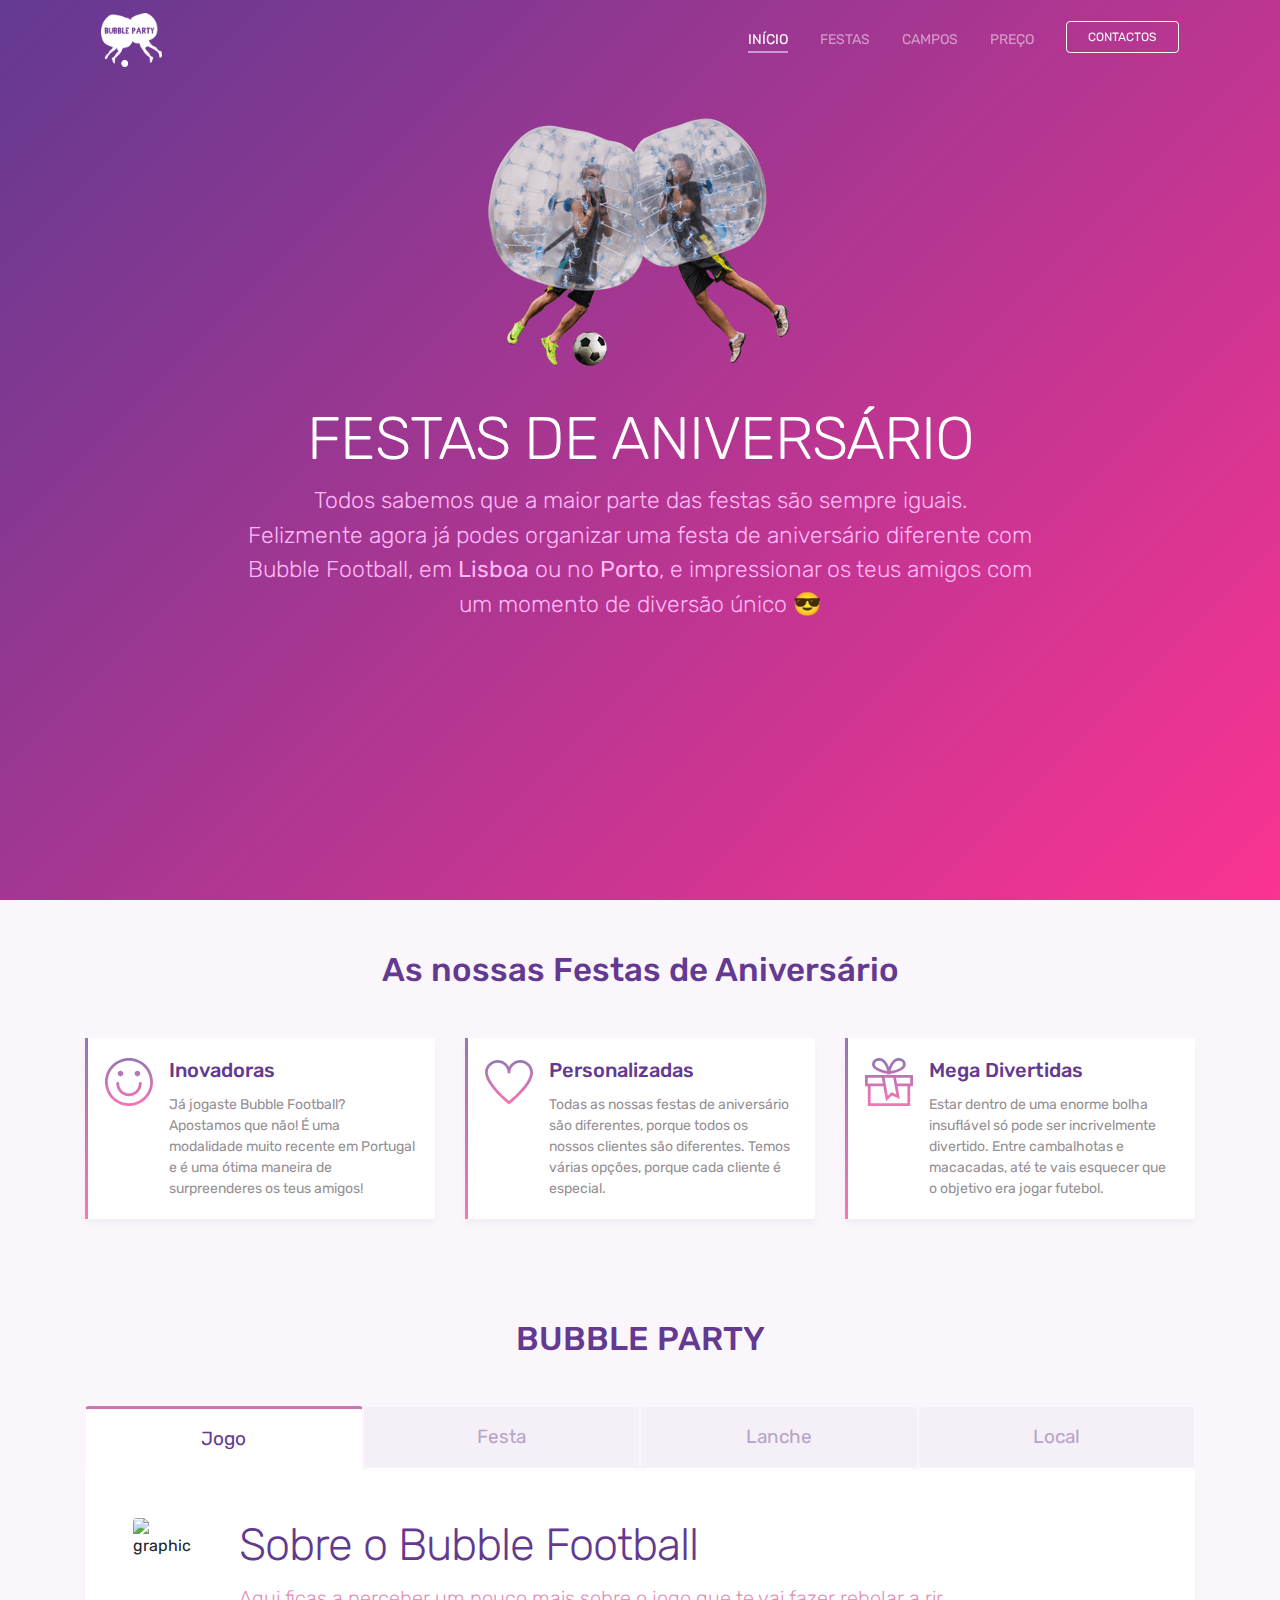
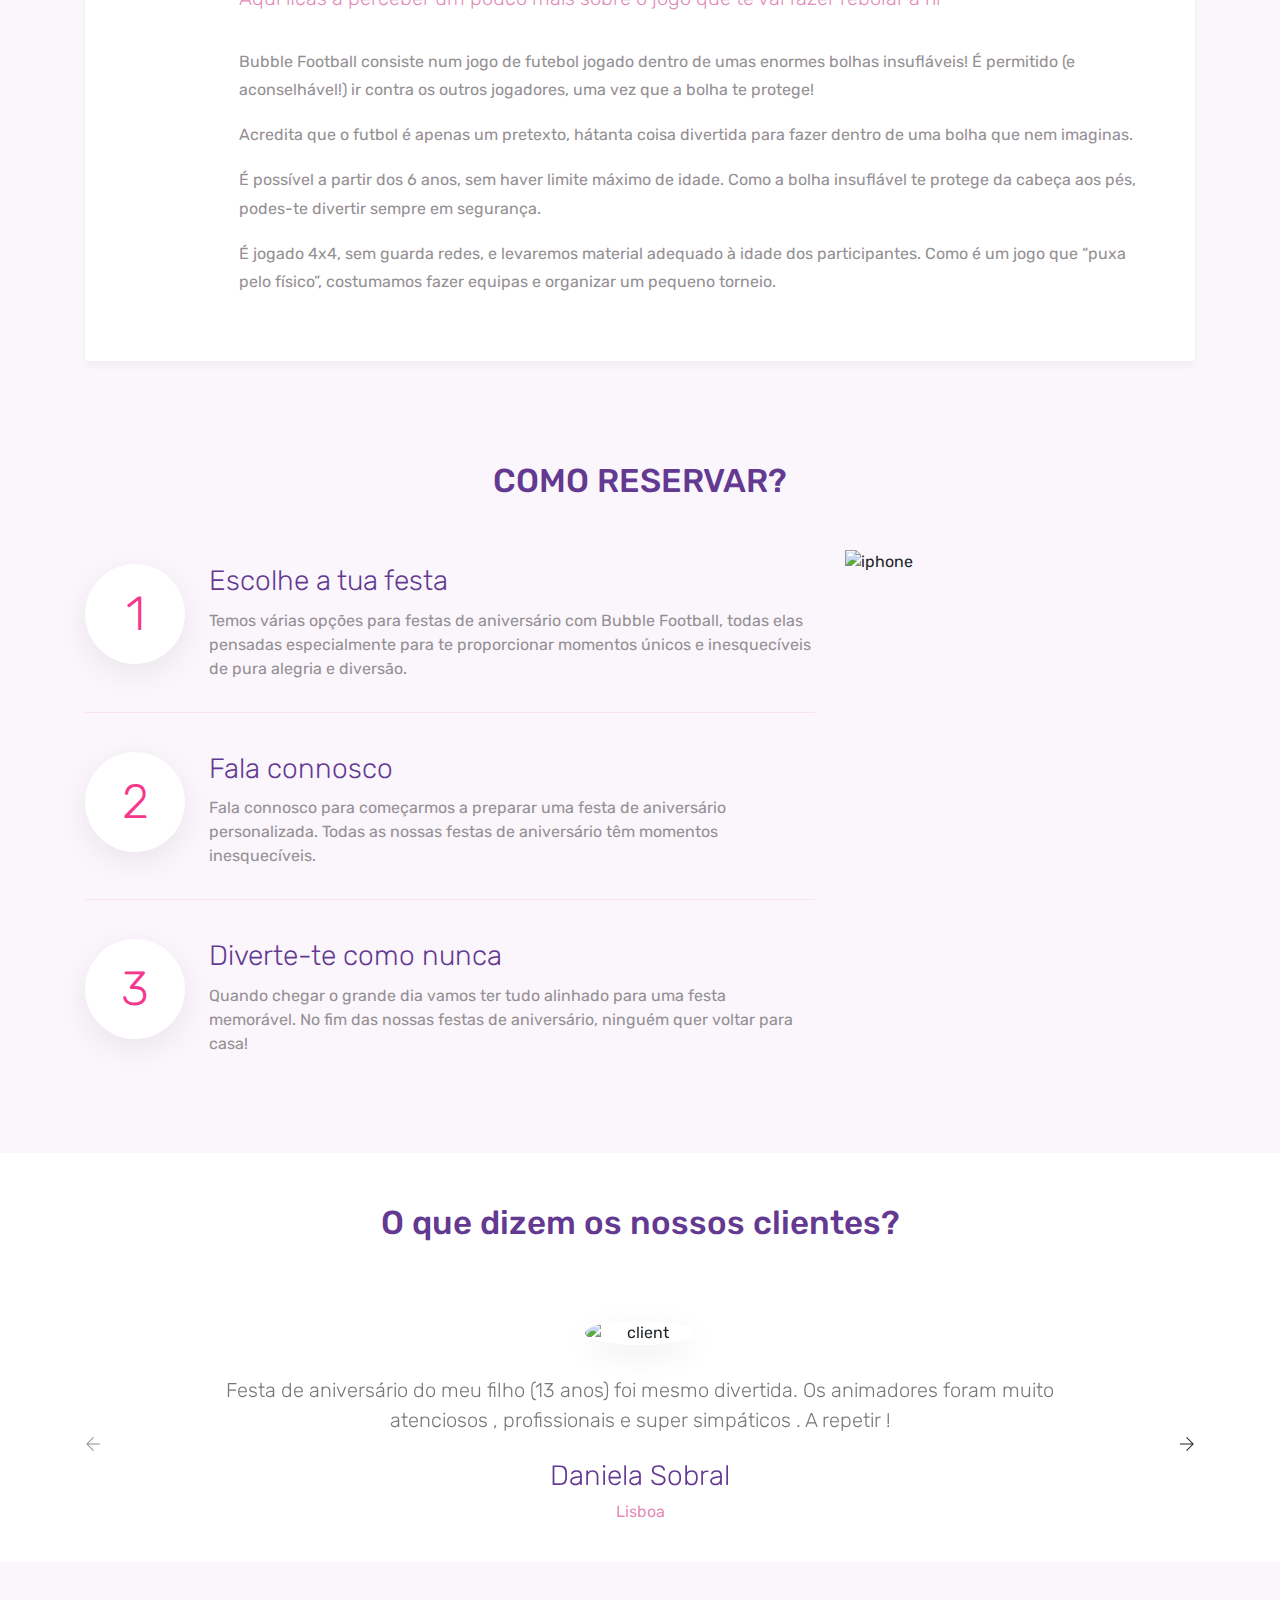
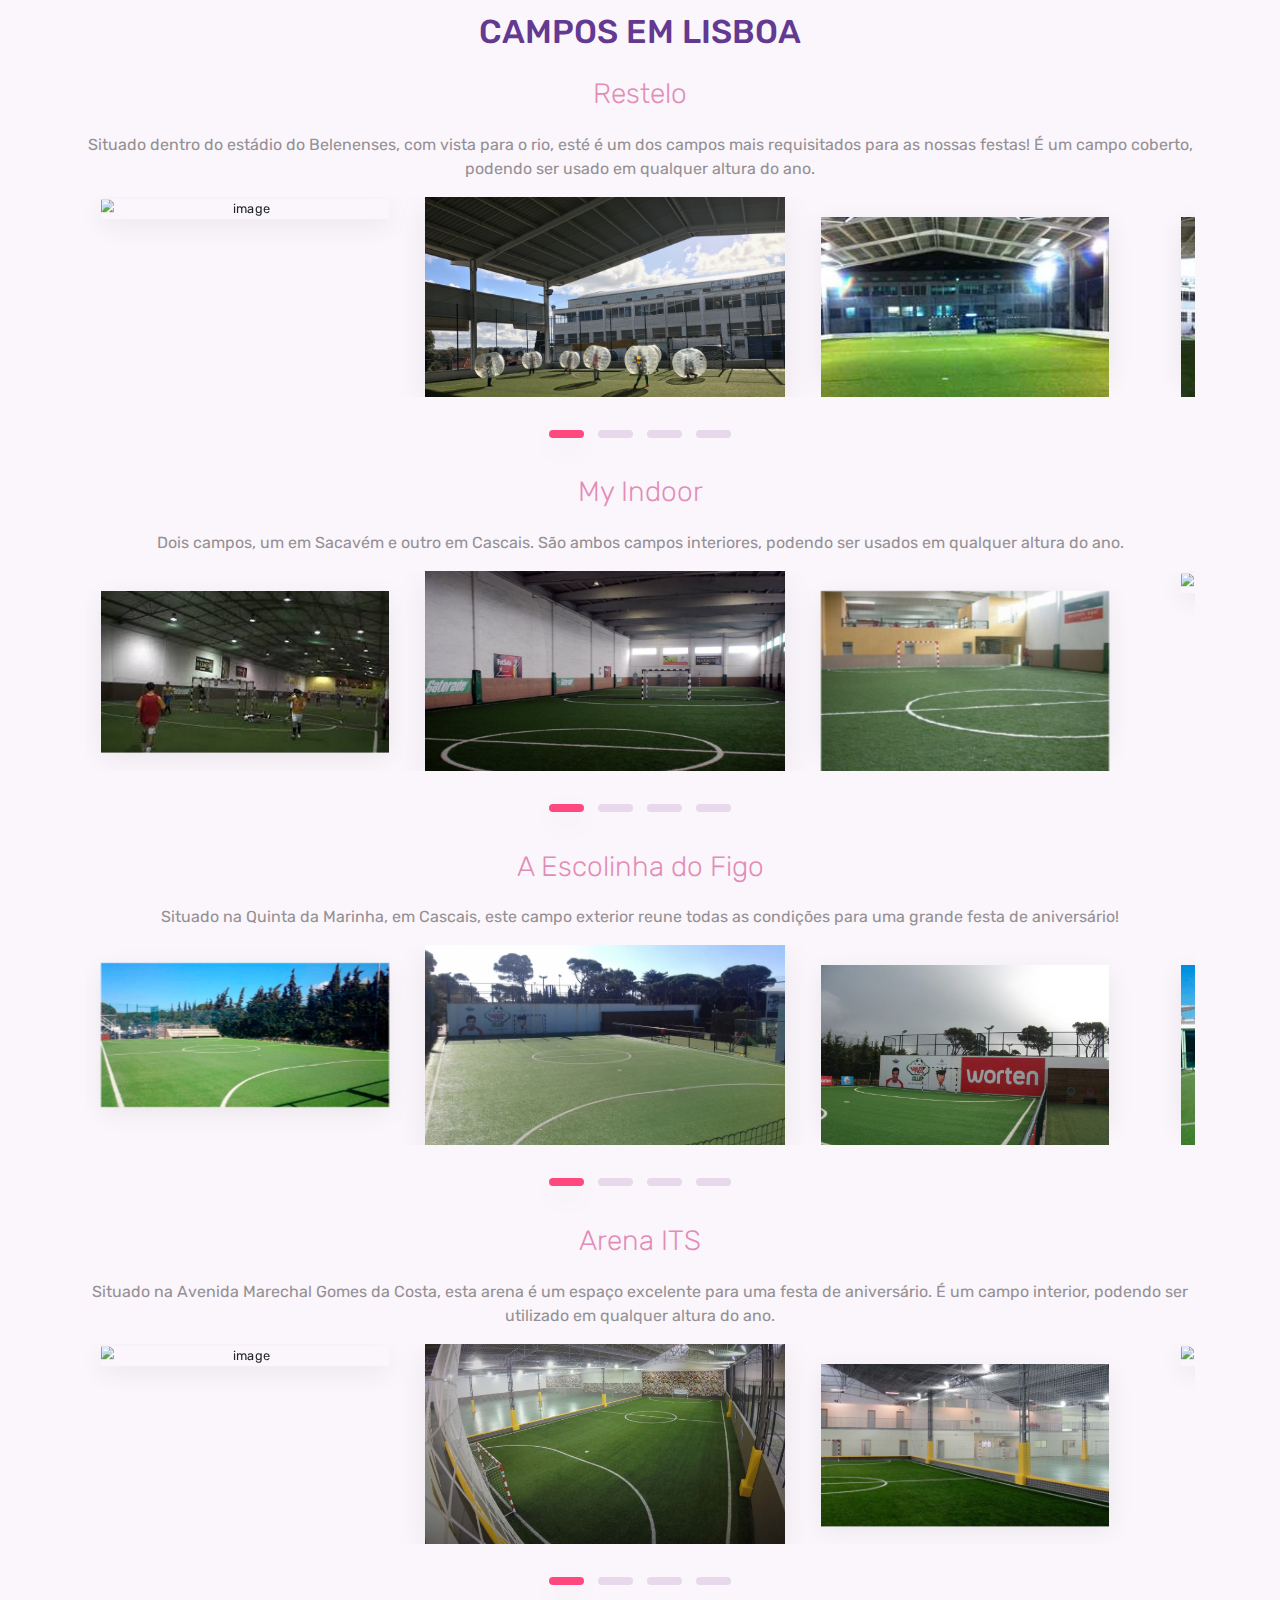
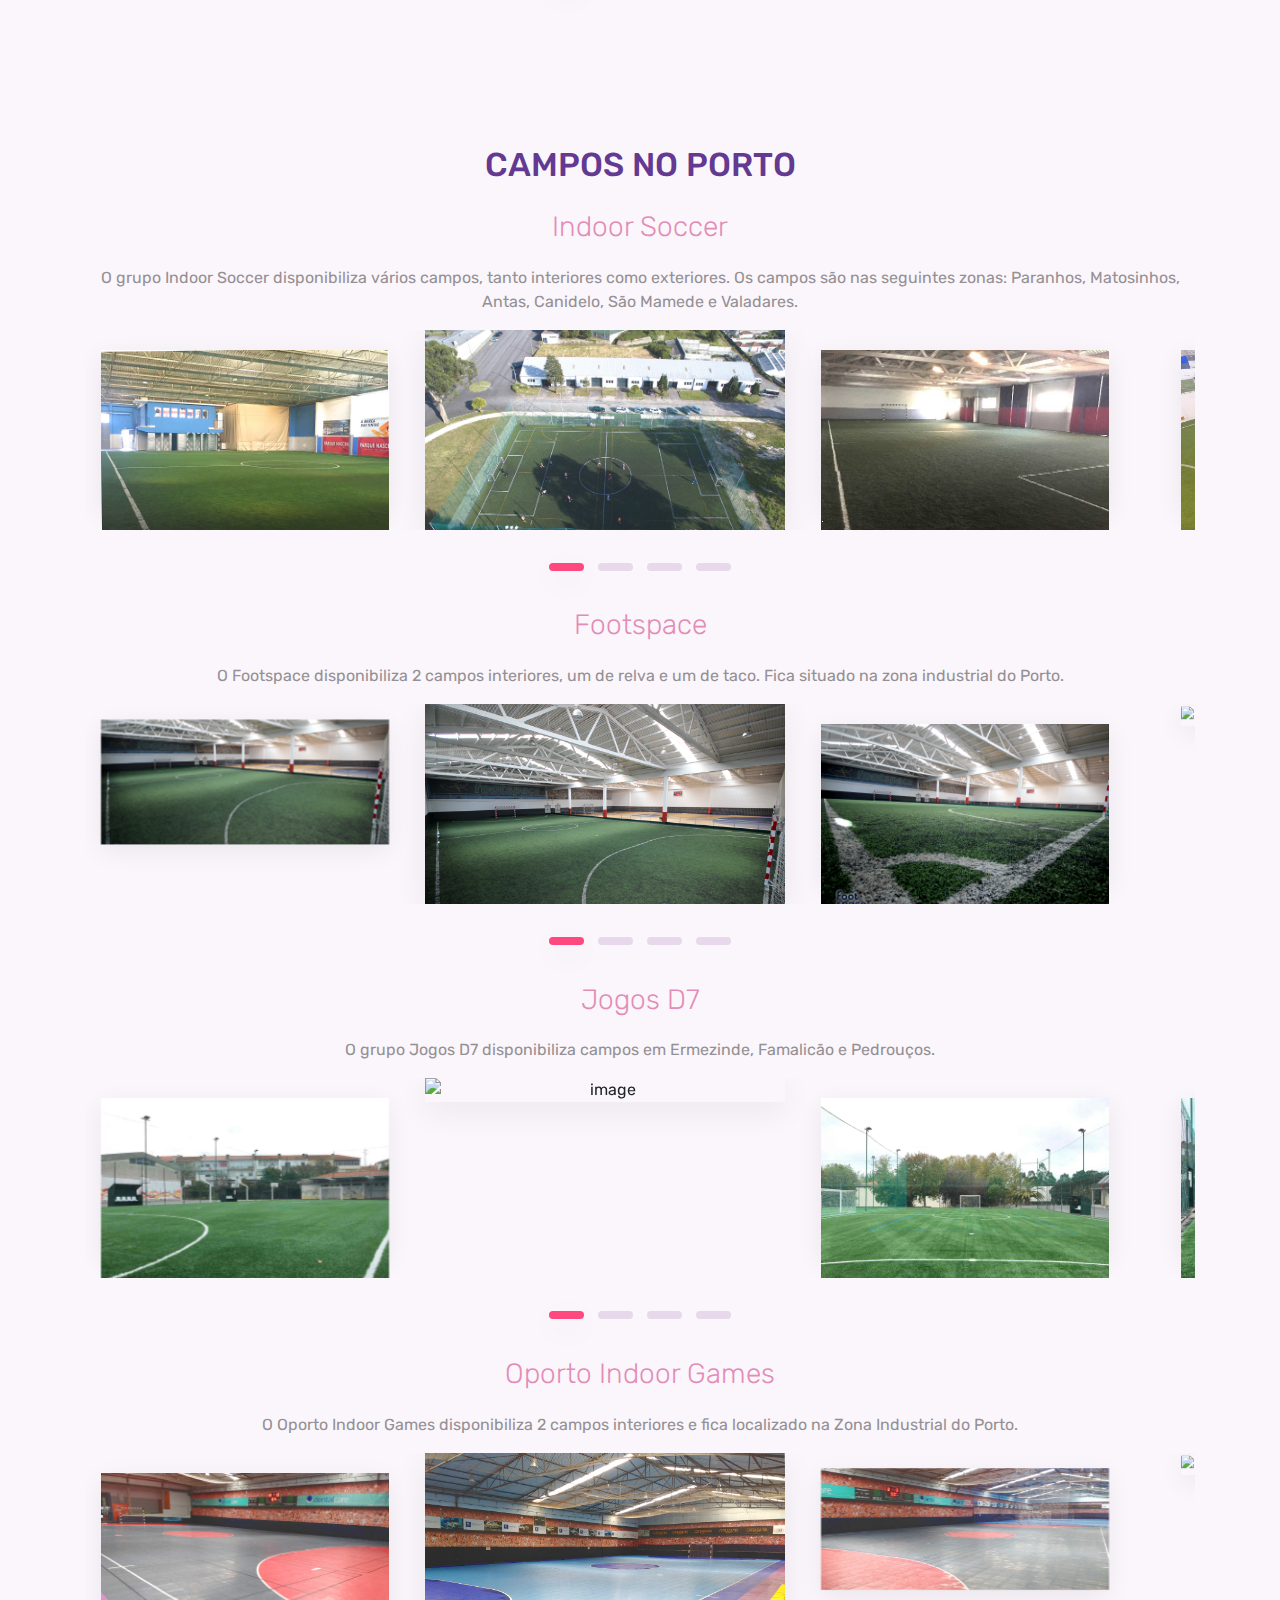
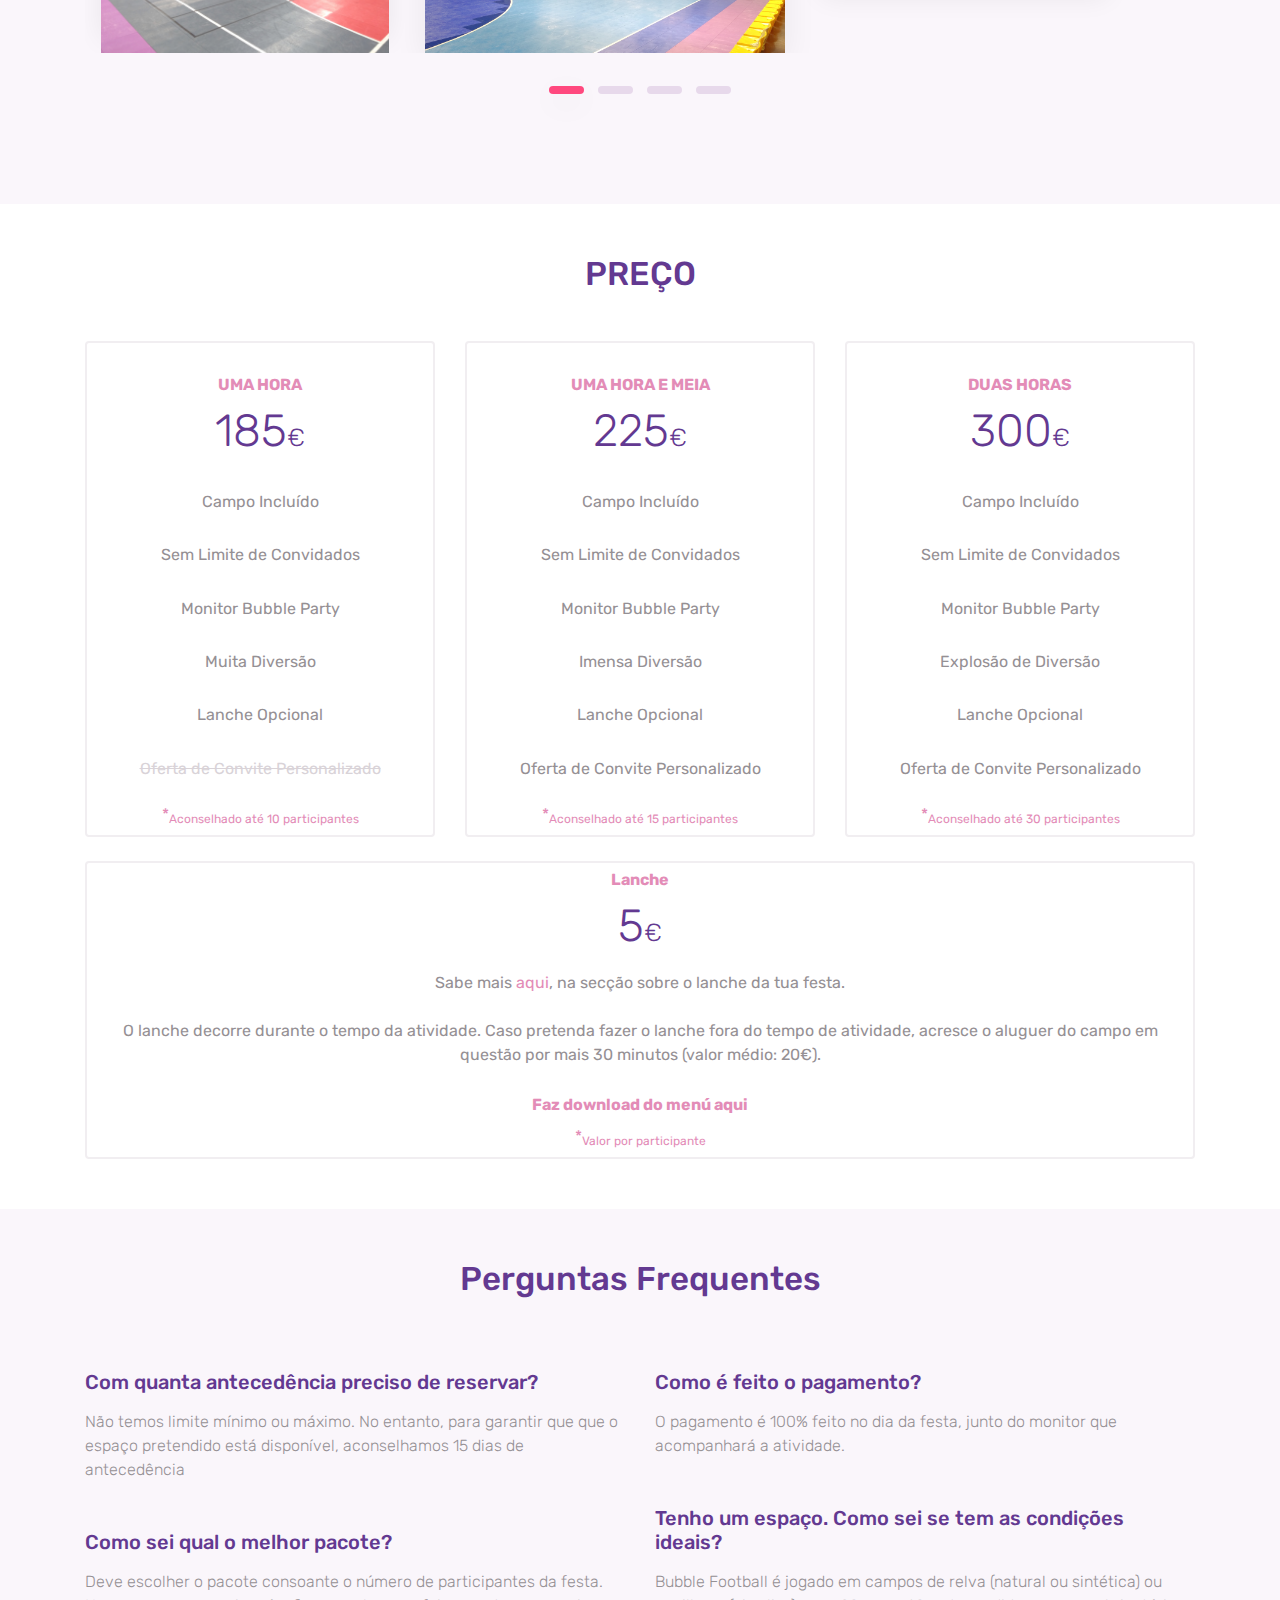
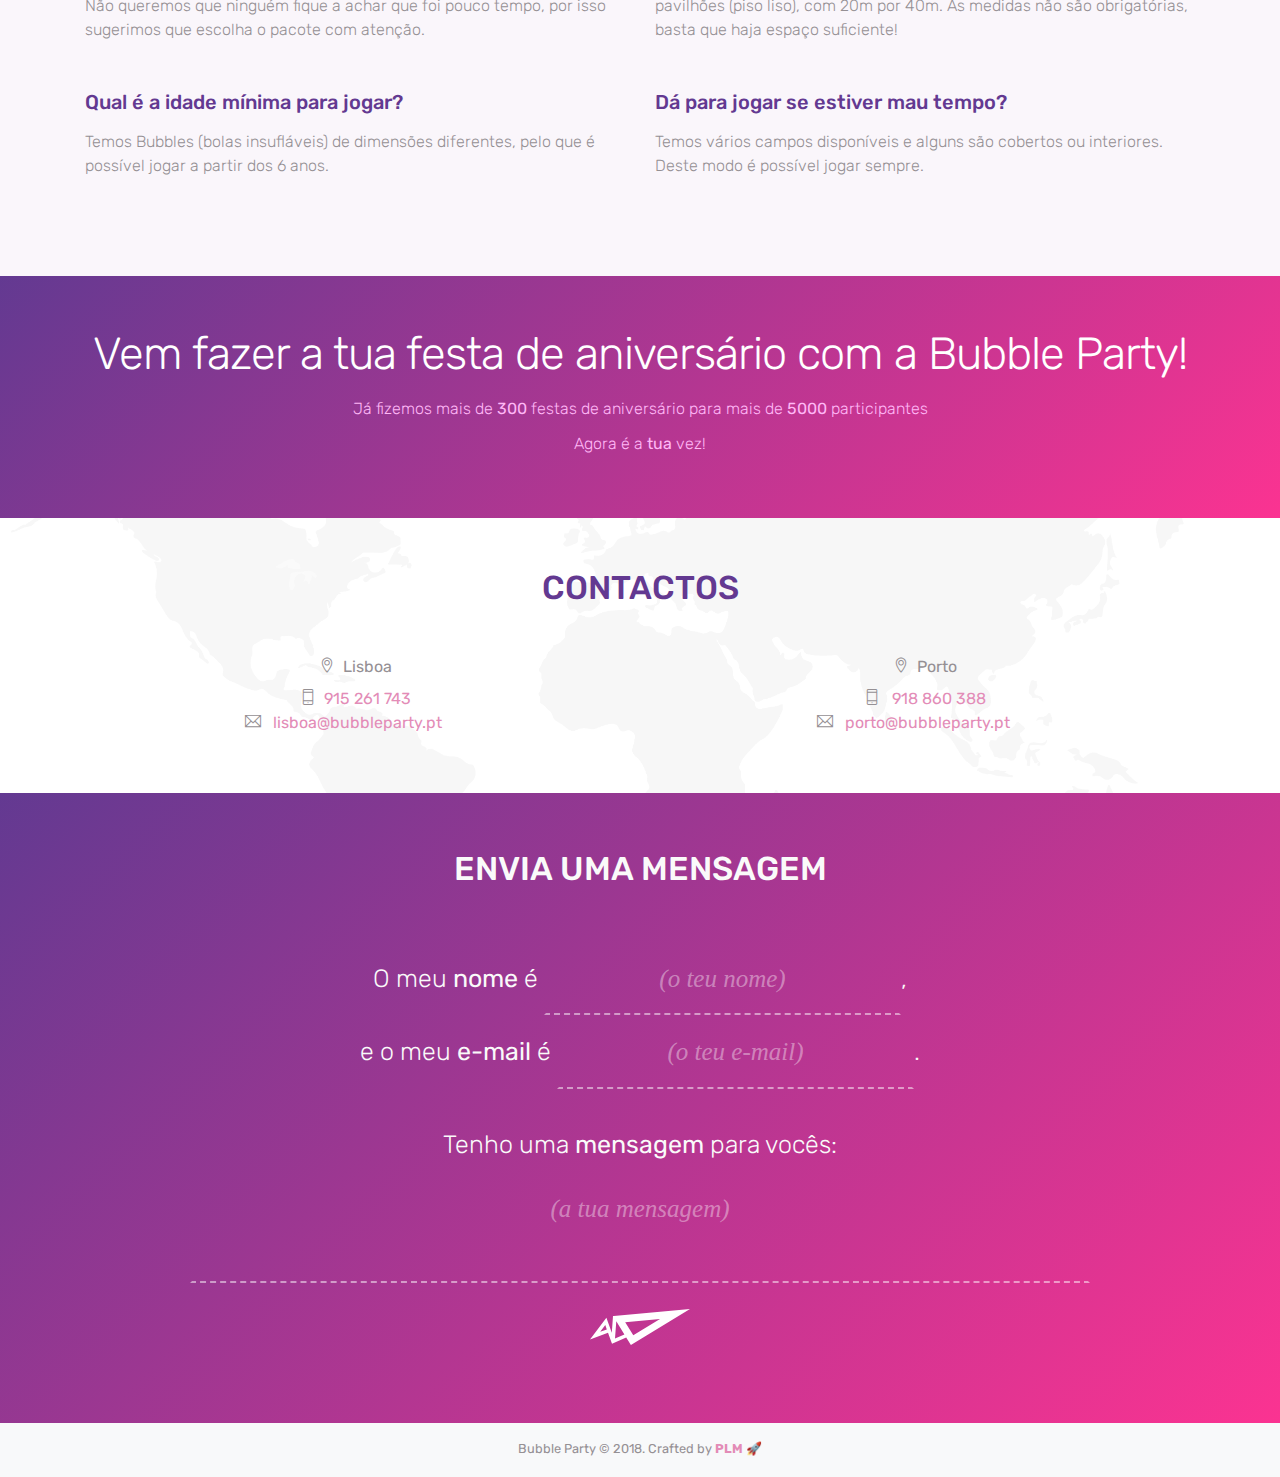
==== commit 0121c1d4: "a" ====
--- a/index.html
+++ b/index.html
@@ -220,10 +220,9 @@
 
                             <h2>Sobre o Bubble Football</h2>
                             <p class="lead">Aqui ficas a perceber um pouco mais sobre o jogo que te vai fazer rebolar a rir  </p>
-                            <p>Bolhas gigantes insufláveis, uma bola de futebol, duas ou mais equipas cheias de vontade de se divertir. Estes são os requisitos essenciais para realizar um jogo de Bubble Football.</p>
+                            <p>Bubble Football consiste num jogo de futebol jogado dentro de umas enormes bolhas insufláveis! É permitido (e aconselhável!) ir contra os outros jogadores, uma vez que a bolha te protege!</p>
                             
-                            <p>A modalidade assemelha-se ao tradicional jogo de futebol por ter o mesmo objetivo (marcar golo), mas distingue-se por ter regras diferentes. No Bubble Football chocar com o adversário ou até derrubá-lo, não é sinal de cartão vermelho. Muito pelo contrário: é sinónimo de aumento dos níveis de adrenalina e entusiasmo.
-                            </p>
+                            <p> Acredita que o futbol é apenas um pretexto, hátanta coisa divertida para fazer dentro de uma bolha que nem imaginas. </p>
                             
                                 <p>É possível a partir dos 6 anos, sem haver limite máximo de idade. Como a bolha insuflável te protege da cabeça aos pés, podes-te divertir sempre em segurança.</p>
  
